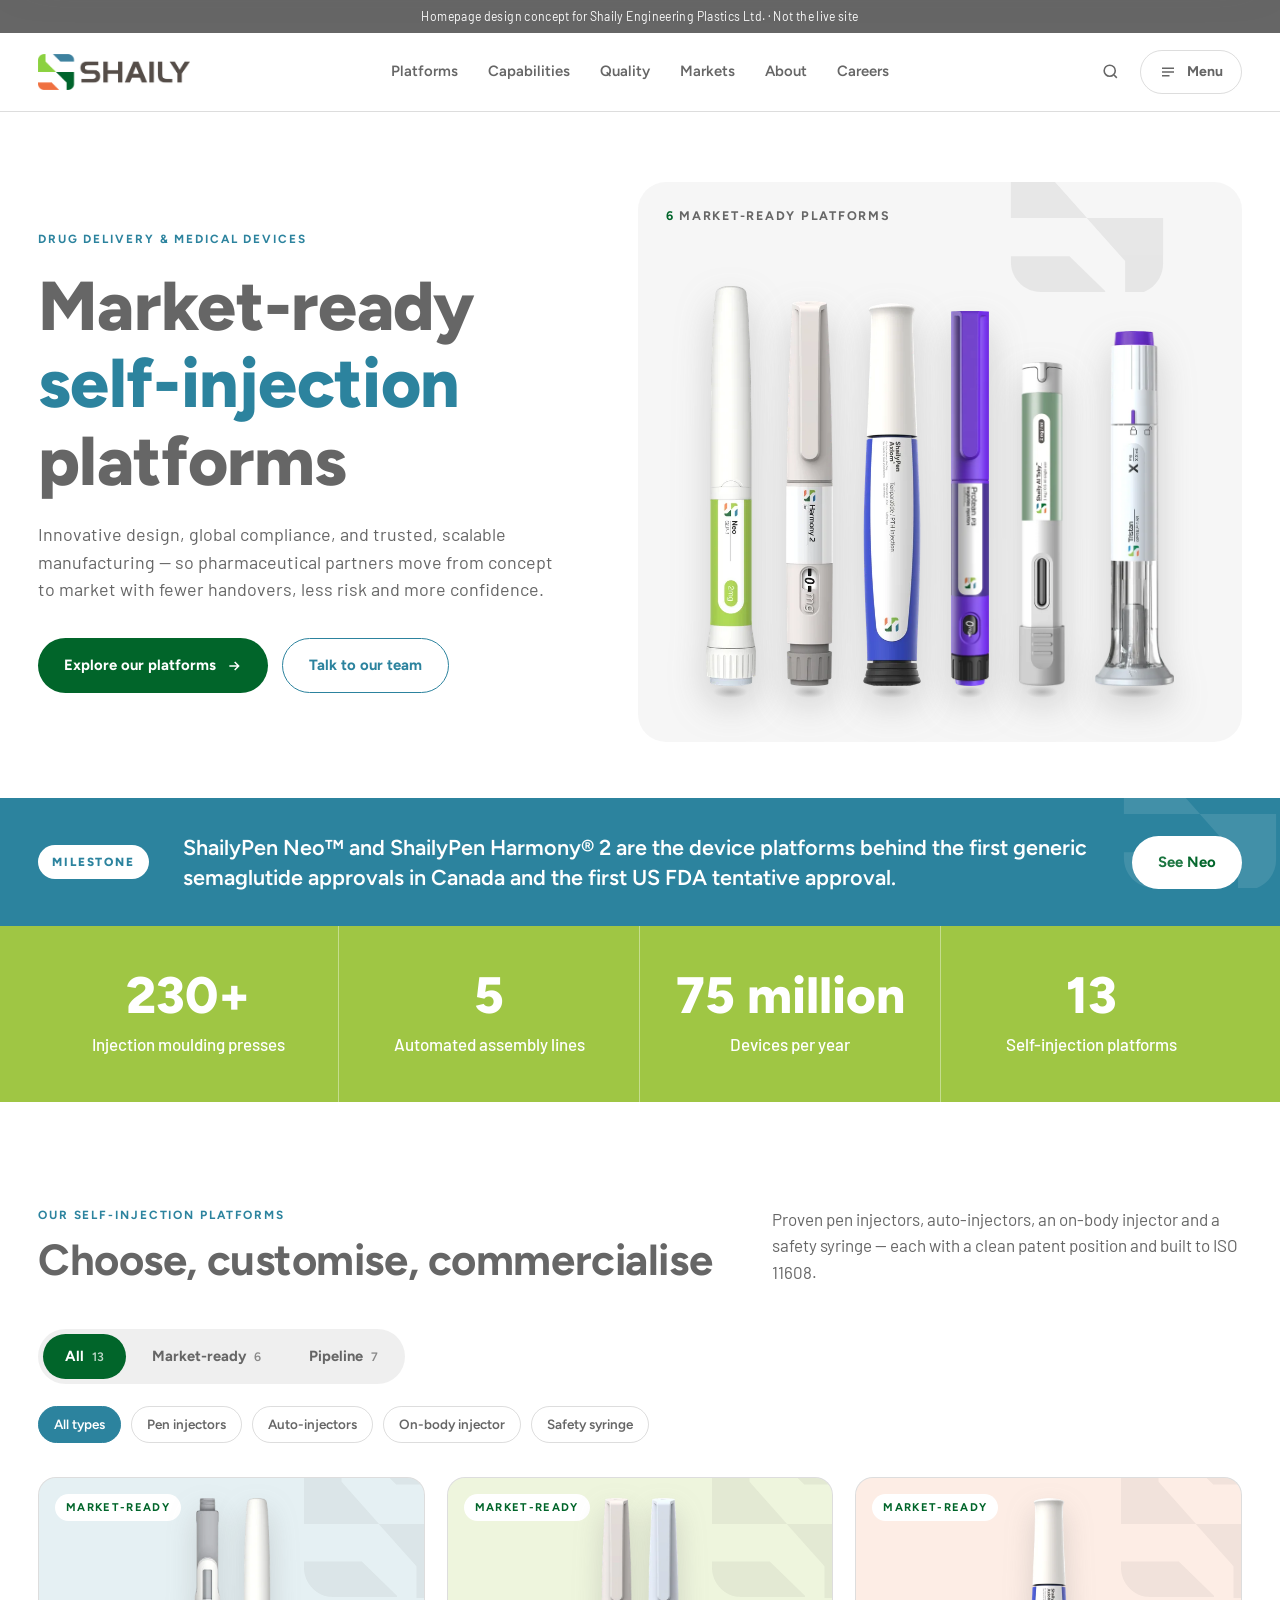
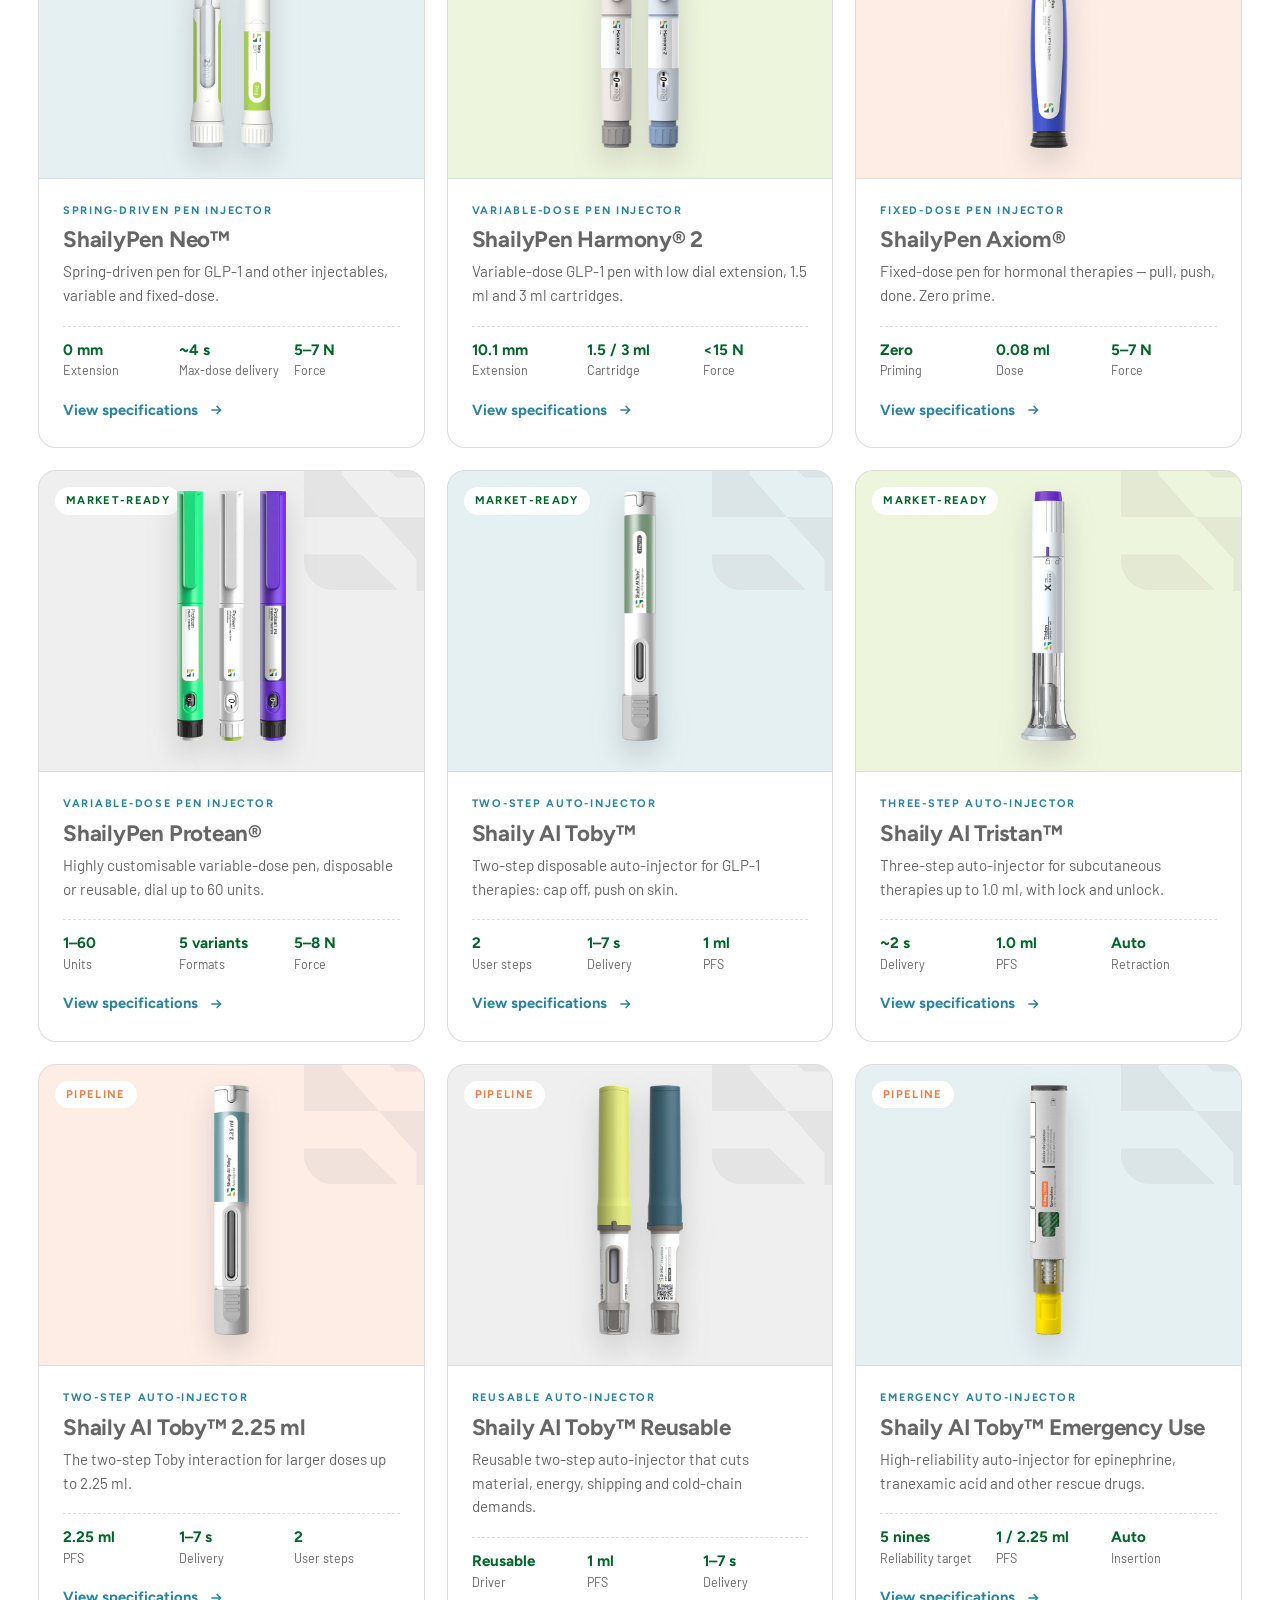
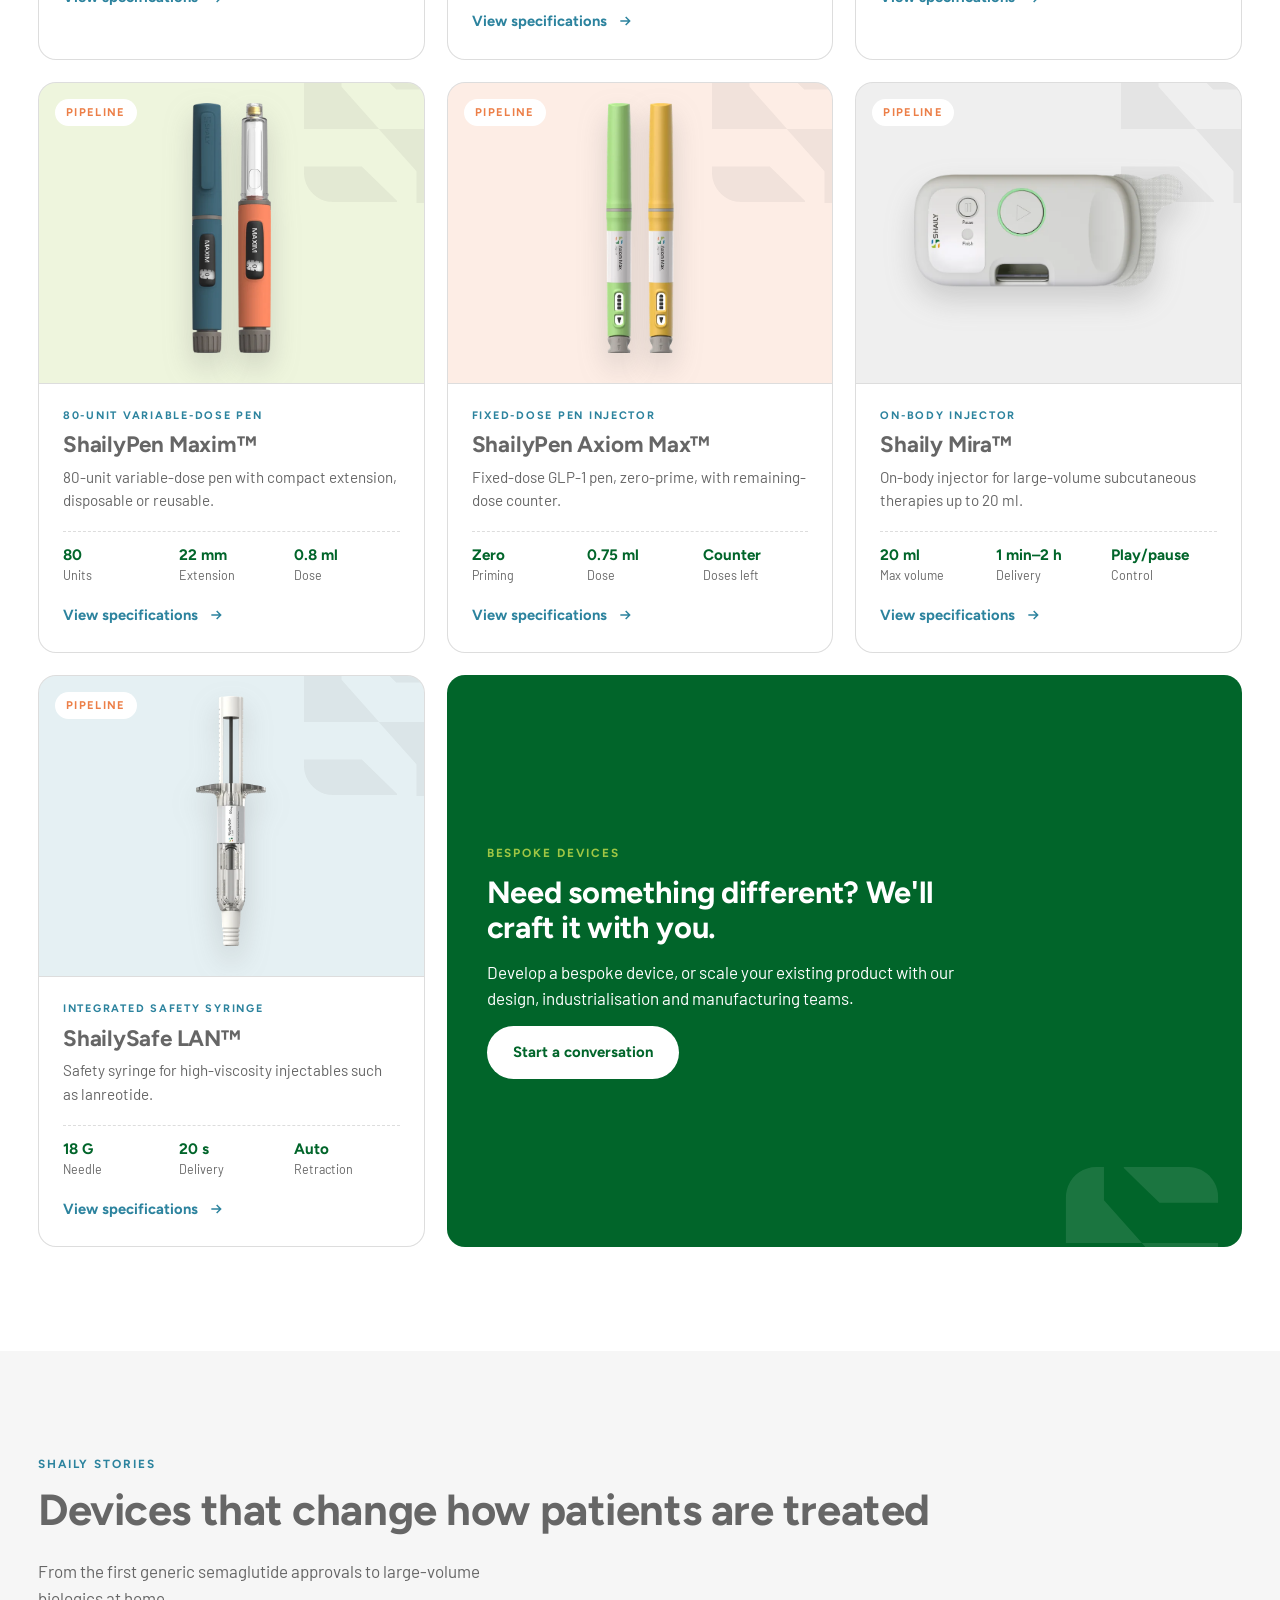
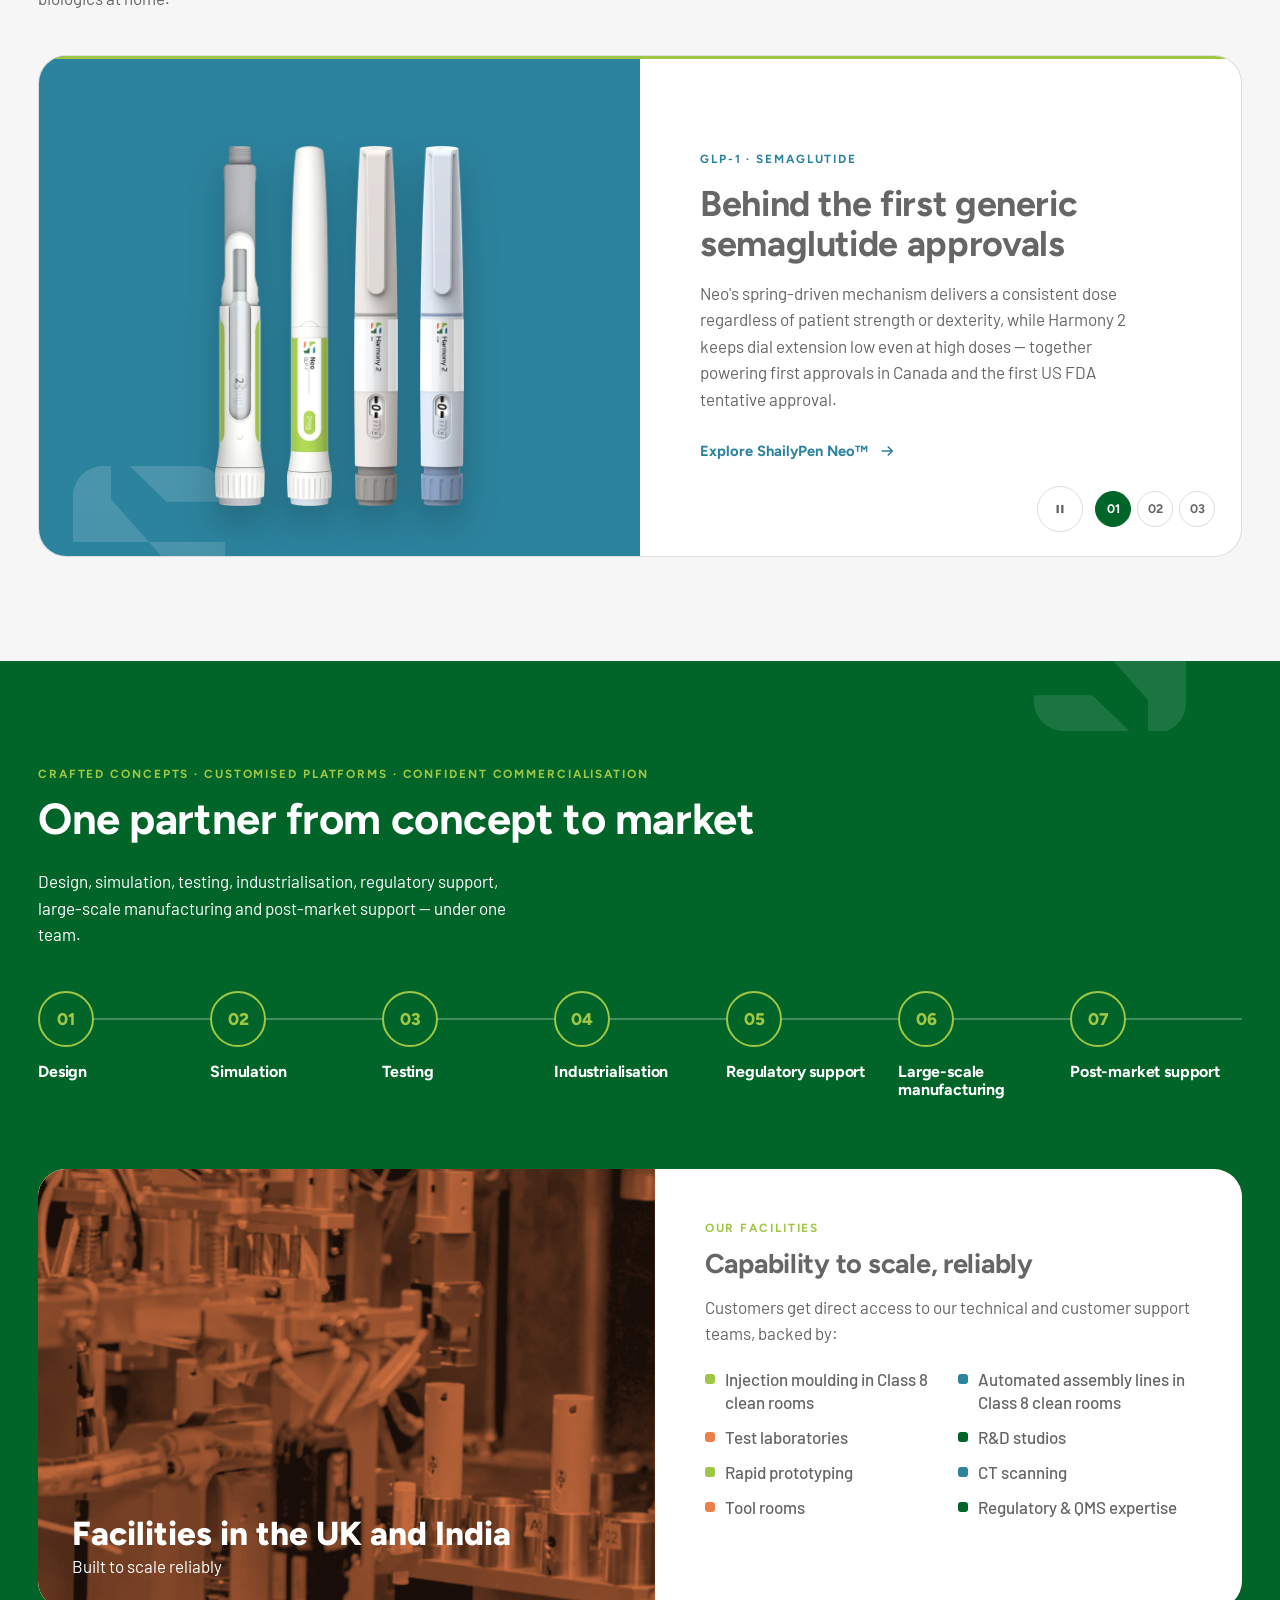
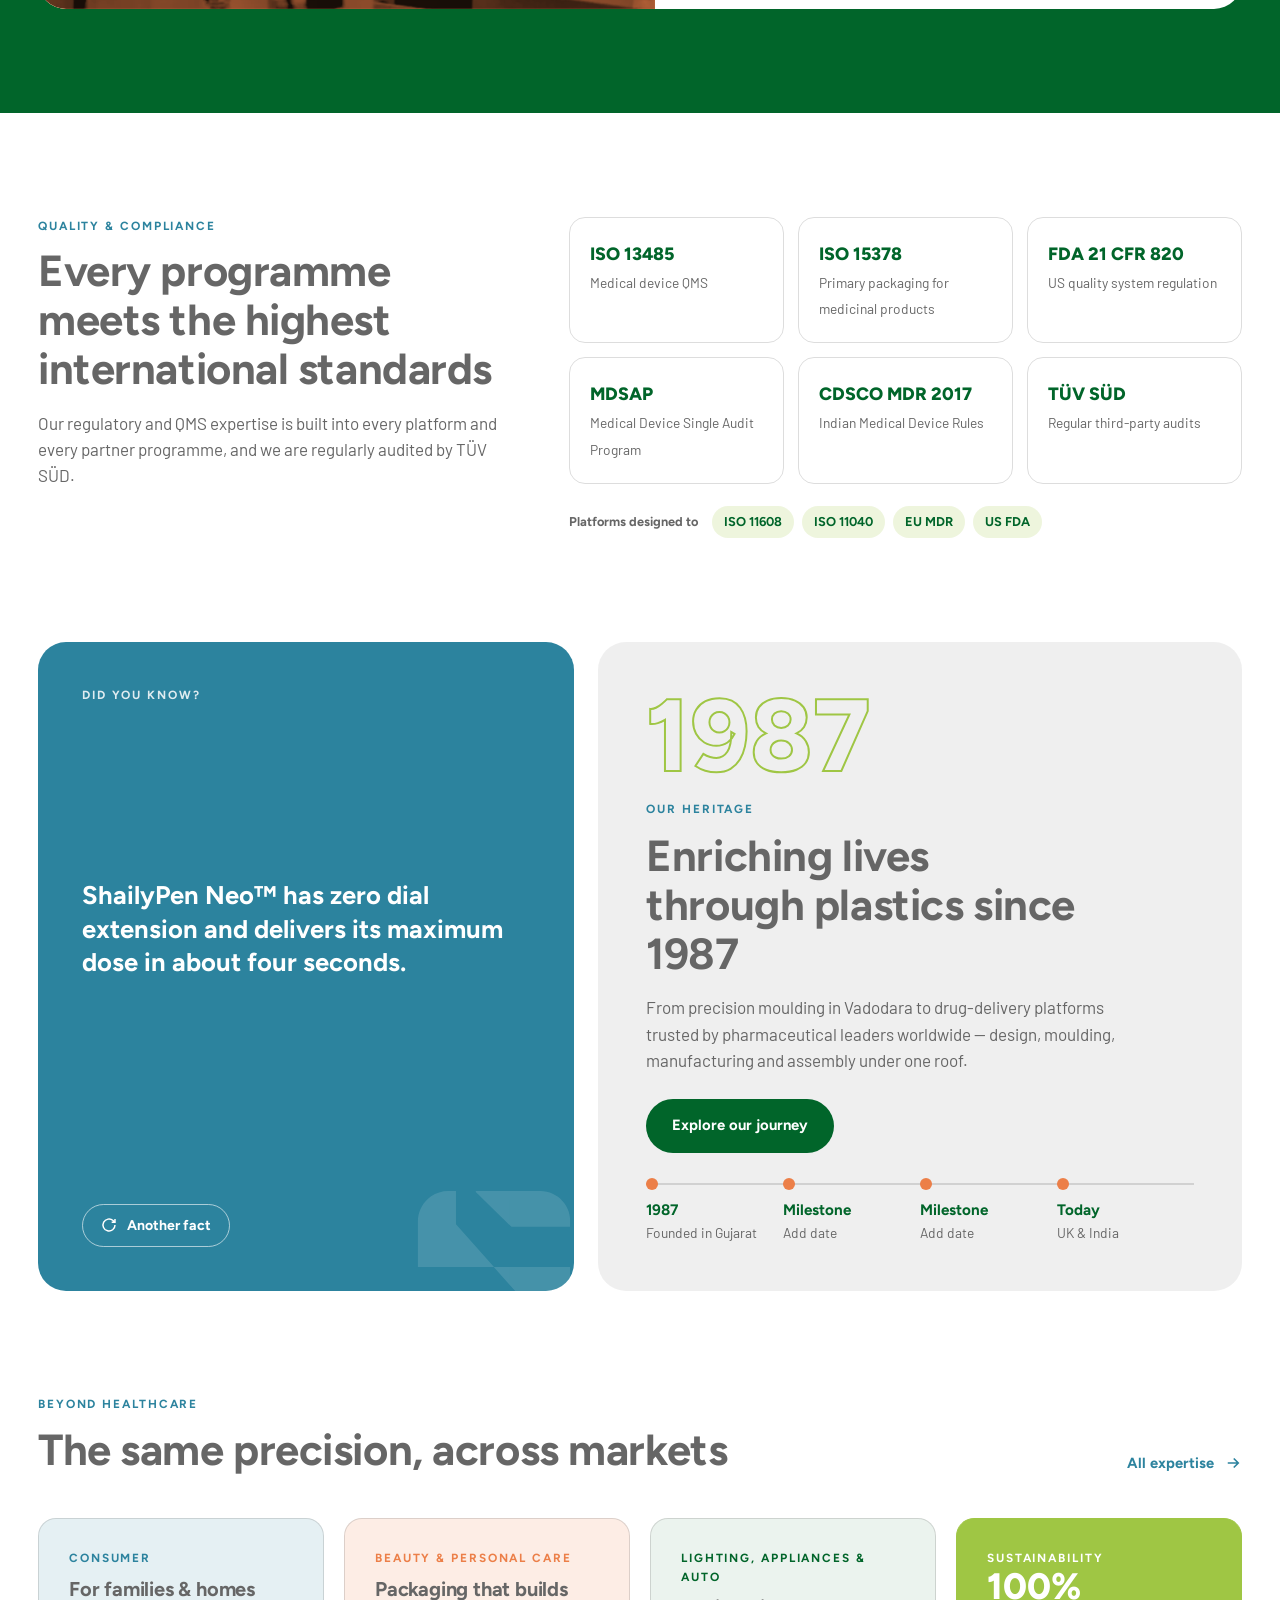
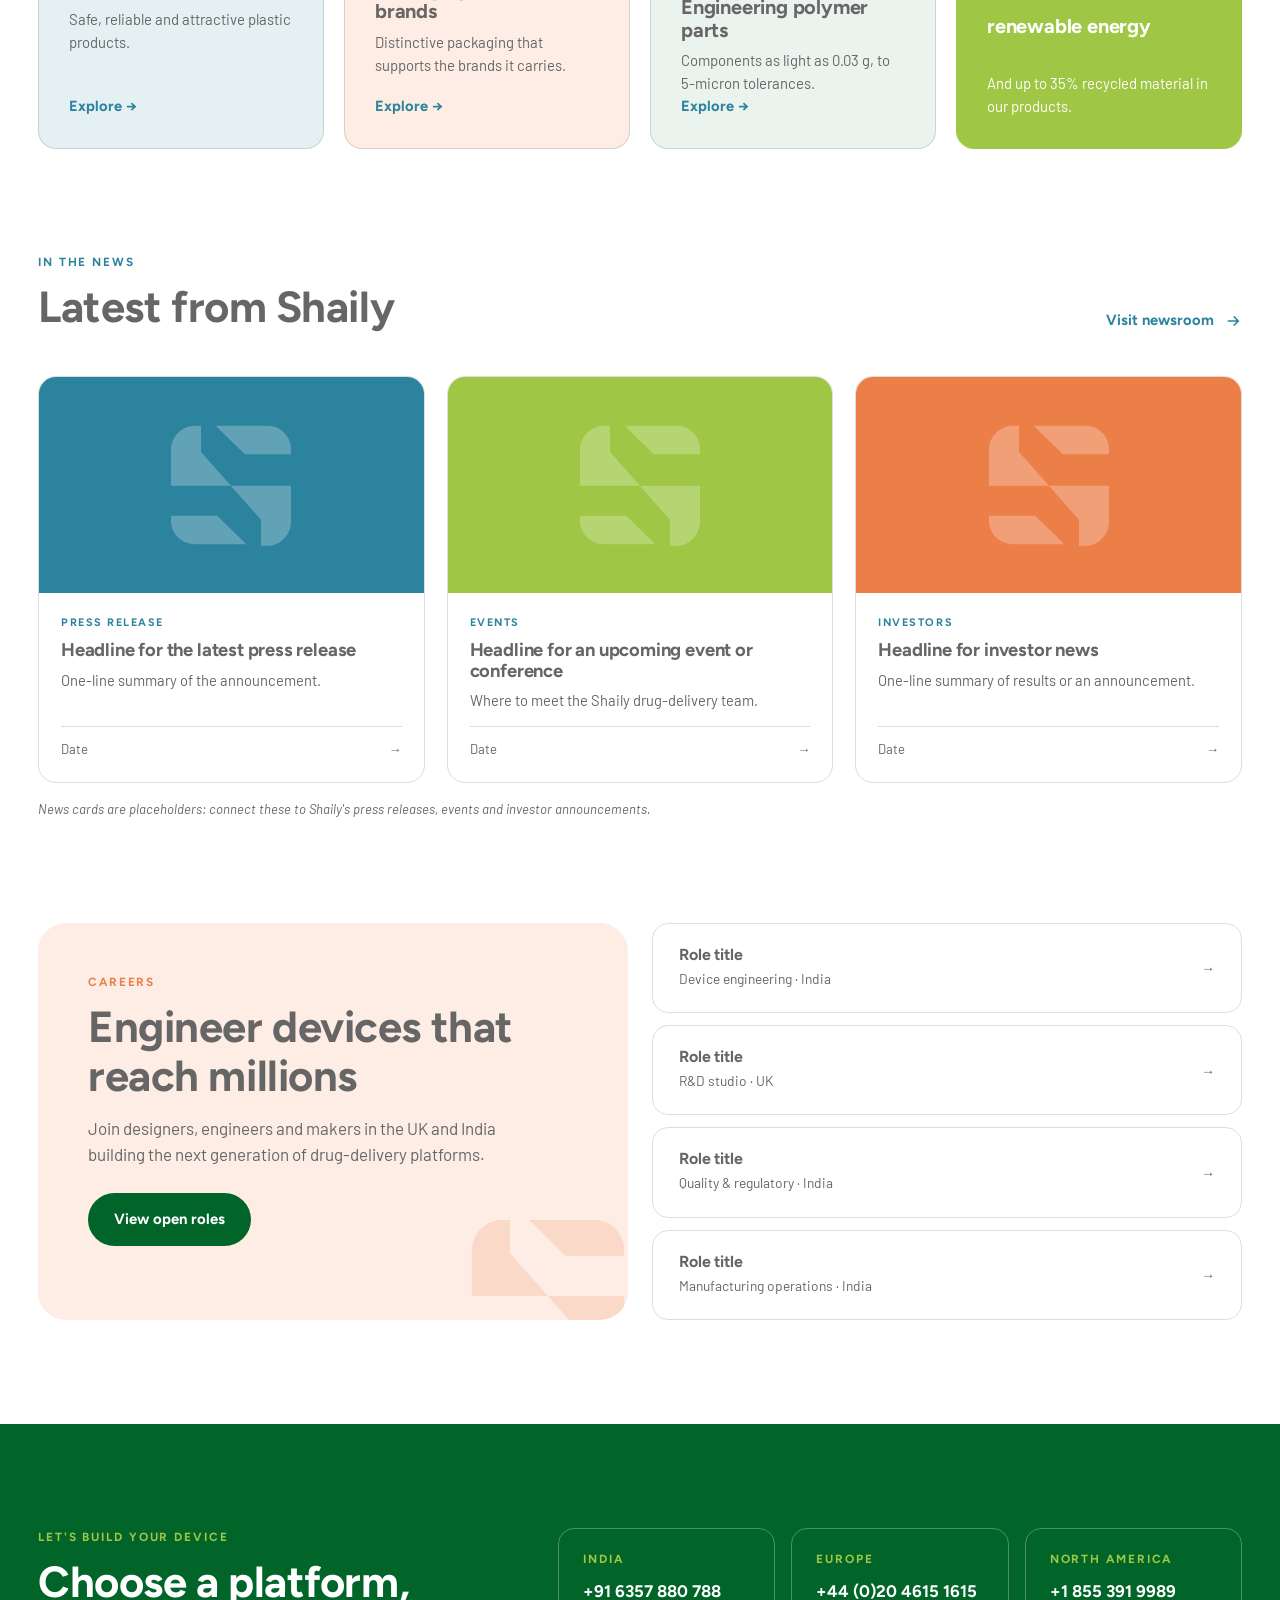
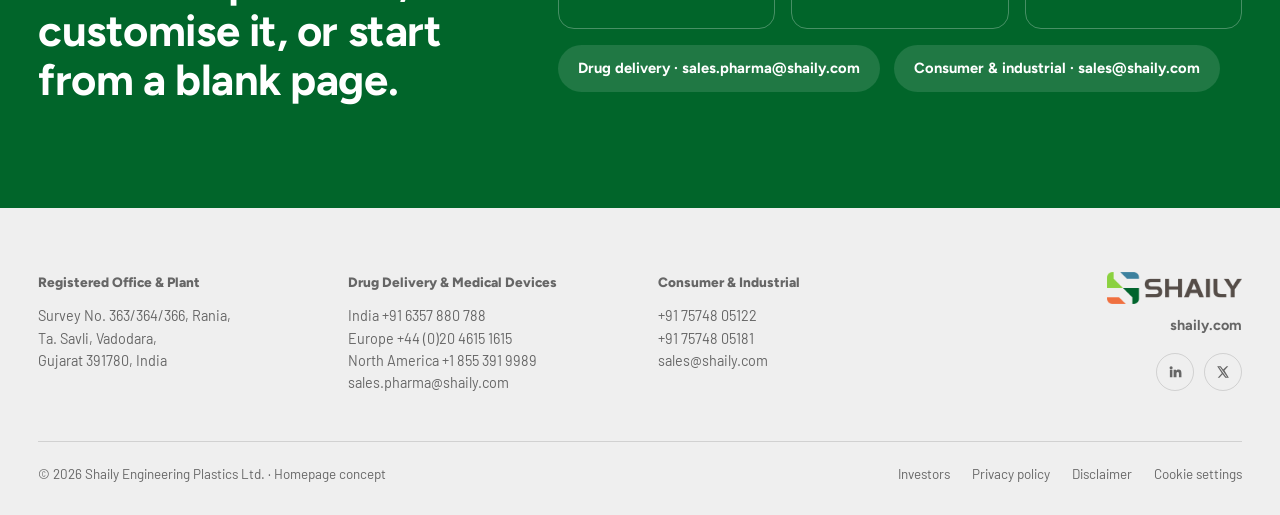
==== index.html @ 5e8c7aae "Add Shaily homepage concept Co-Authored-By: Claude Opus 5.5 <noreply@anthropic.com> Claude-Session: " ====
<!DOCTYPE html>
<html lang="en">
<head>
<meta charset="UTF-8">
<meta name="robots" content="noindex, nofollow">
<meta name="viewport" content="width=device-width, initial-scale=1.0">
<title>Shaily — Market-ready self-injection platforms | Homepage concept</title>
<link rel="preconnect" href="https://fonts.googleapis.com">
<link rel="preconnect" href="https://fonts.gstatic.com" crossorigin>
<link href="https://fonts.googleapis.com/css2?family=Figtree:wght@400;500;600;700;800&family=Barlow:wght@400;500;600&display=swap" rel="stylesheet">
<style>
/* Palette strictly from the Shaily logo, plus white and transparencies of these */
:root{
  --green:#9FC644;      /* logo light green */
  --dgreen:#01652A;     /* logo dark green  */
  --teal:#2C839E;       /* logo teal        */
  --orange:#EC7F48;     /* logo orange      */
  --grey:#666666;       /* logo wordmark grey */
  --white:#FFFFFF;
  --grey10:rgba(102,102,102,.10);   /* brand footer: 10% Shaily Grey */
  --grey06:rgba(102,102,102,.06);
  --line:rgba(102,102,102,.22);
  --green-t:rgba(159,198,68,.18);
  --teal-t:rgba(44,131,158,.12);
  --orange-t:rgba(236,127,72,.14);
  --dgreen-t:rgba(1,101,42,.08);
  /* Effra and Trade Gothic substitutes for web */
  --head:'Figtree', 'Effra', Verdana, Arial, sans-serif;
  --body:'Barlow', 'Trade Gothic', Verdana, Arial, sans-serif;
  --max:1260px; --r:18px;
}
*{box-sizing:border-box;margin:0;padding:0}
html{scroll-behavior:smooth}
body{font-family:var(--body);font-size:17px;color:var(--grey);background:var(--white);line-height:1.55;-webkit-font-smoothing:antialiased}
a{color:inherit;text-decoration:none}
button{font:inherit;color:inherit;background:none;border:0;cursor:pointer}
img{display:block;max-width:100%}
.wrap{max-width:var(--max);margin:0 auto;padding:0 28px}
h1,h2,h3,h4{font-family:var(--head);font-weight:700;color:var(--grey);line-height:1.12;letter-spacing:-.01em}
h2{font-size:clamp(1.9rem,3.4vw,2.8rem)}
.eyebrow{font-family:var(--head);font-size:.74rem;font-weight:700;letter-spacing:.16em;text-transform:uppercase;color:var(--teal)}
.lead{font-size:1.12rem}
.section{padding:104px 0;position:relative}
.sec-head{display:flex;justify-content:space-between;align-items:flex-end;gap:24px;flex-wrap:wrap;margin-bottom:44px}
.sec-head .eyebrow{margin-bottom:12px}
.sec-head p{max-width:470px}
.link-arrow{display:inline-flex;align-items:center;gap:10px;font-family:var(--head);font-weight:700;font-size:.92rem;color:var(--teal)}
.link-arrow svg{transition:transform .3s}
.link-arrow:hover svg{transform:translateX(5px)}
.btn{display:inline-flex;align-items:center;gap:10px;padding:15px 26px;border-radius:40px;font-family:var(--head);font-weight:700;font-size:.93rem;transition:transform .25s, background .25s, color .25s}
.btn:hover{transform:translateY(-2px)}
.btn-primary{background:var(--dgreen);color:var(--white)}
.btn-outline{border:1.5px solid var(--teal);color:var(--teal)}
.btn-outline:hover{background:var(--teal);color:var(--white)}
.btn-white{background:var(--white);color:var(--dgreen)}
.sg{position:absolute;pointer-events:none}   /* brand super-graphic 'S' */

/* ribbon */
.ribbon{background:var(--grey);color:var(--white);font-size:.76rem;text-align:center;padding:7px 12px;letter-spacing:.03em}

/* header */
header{position:sticky;top:0;z-index:60;background:rgba(255,255,255,.94);backdrop-filter:blur(12px);border-bottom:1px solid var(--line)}
.nav{height:78px;display:flex;align-items:center;justify-content:space-between;gap:20px}
.logo img{height:36px;width:auto}
.nav-links{display:flex;gap:30px;font-family:var(--head);font-weight:600;font-size:.93rem}
.nav-links a{position:relative;padding:6px 0}
.nav-links a::after{content:"";position:absolute;left:0;bottom:0;height:2px;width:0;background:var(--green);transition:width .3s}
.nav-links a:hover::after{width:100%}
.nav-tools{display:flex;align-items:center;gap:8px}
.icon-btn{width:42px;height:42px;border-radius:50%;display:grid;place-items:center;transition:background .25s}
.icon-btn:hover{background:var(--grey10)}
.menu-btn{display:flex;align-items:center;gap:10px;padding:10px 18px;border:1.5px solid var(--line);border-radius:40px;font-family:var(--head);font-weight:700;font-size:.88rem}
.menu-btn:hover{border-color:var(--teal);color:var(--teal)}

/* search */
.search-panel{position:fixed;left:0;right:0;top:0;z-index:90;background:var(--white);border-bottom:1px solid var(--line);padding:28px 0;transform:translateY(-110%);transition:transform .4s;box-shadow:0 20px 40px -30px rgba(102,102,102,.5)}
.search-panel.open{transform:none}
.search-panel input{flex:1;font-family:var(--head);font-size:1.7rem;font-weight:600;color:var(--grey);border:0;border-bottom:2px solid var(--line);padding:10px 0;outline:none;background:transparent}
.search-panel input:focus{border-color:var(--teal)}
.chips{display:flex;gap:10px;margin-top:16px;flex-wrap:wrap}
.chip{border:1.5px solid var(--line);border-radius:30px;padding:7px 15px;font-size:.84rem;font-family:var(--head);font-weight:600;transition:all .2s}
.chip:hover,.chip.active{border-color:var(--teal);background:var(--teal);color:var(--white)}

/* full-screen menu */
.overlay{position:fixed;inset:0;z-index:100;background:var(--white);display:flex;flex-direction:column;opacity:0;pointer-events:none;transition:opacity .35s;overflow:auto}
.overlay.open{opacity:1;pointer-events:auto}
.overlay-top{height:78px;display:flex;justify-content:space-between;align-items:center;border-bottom:1px solid var(--line)}
.overlay-grid{display:grid;grid-template-columns:repeat(3,1fr) 1.1fr;gap:44px;padding:56px 0}
.overlay h4{font-size:.74rem;letter-spacing:.16em;text-transform:uppercase;color:var(--teal);margin-bottom:20px}
.overlay ul{list-style:none;display:grid;gap:12px}
.overlay li a{font-family:var(--head);font-weight:700;font-size:1.35rem;transition:color .2s, padding .3s}
.overlay li a:hover{color:var(--dgreen);padding-left:6px}
.overlay-card{background:var(--dgreen);color:var(--white);border-radius:var(--r);padding:34px;position:relative;overflow:hidden}
.overlay-card h4{color:var(--green)}
.overlay-card p{margin-bottom:14px}
.overlay-card a{display:block;font-family:var(--head);font-weight:700}

/* HERO */
.hero{position:relative;overflow:hidden;padding:70px 0 0}
.hero-grid{display:grid;grid-template-columns:1fr 1.08fr;gap:40px;align-items:center}
.hero h1{font-size:clamp(2.6rem,5.4vw,4.6rem);font-weight:800;margin:18px 0 22px}
.hero h1 span{color:var(--teal)}
.hero .lead{max-width:520px}
.hero-cta{display:flex;gap:14px;flex-wrap:wrap;margin-top:34px}
.stage{position:relative;height:560px;border-radius:28px;background:var(--grey06);overflow:hidden}
.stage .sg{right:-60px;top:-40px;width:430px;color:var(--grey);opacity:.10}
.lineup{position:absolute;left:0;right:0;bottom:56px;display:flex;justify-content:center;align-items:flex-end;gap:clamp(10px,2.4vw,30px);padding:0 24px}
.dev{position:relative;display:flex;flex-direction:column;align-items:center;cursor:pointer}
.dev img{width:auto;filter:drop-shadow(0 18px 18px rgba(102,102,102,.28));transition:transform .45s cubic-bezier(.2,.8,.2,1)}
.dev::after{content:"";position:absolute;bottom:-12px;width:70%;height:12px;border-radius:50%;background:radial-gradient(rgba(102,102,102,.35),transparent 70%)}
.dev:hover img{transform:translateY(-14px)}
.dev .tip{position:absolute;top:-36px;white-space:nowrap;font-family:var(--head);font-weight:700;font-size:.8rem;background:var(--white);color:var(--grey);border:1px solid var(--line);padding:5px 11px;border-radius:20px;opacity:0;transform:translateY(6px);transition:all .3s}
.dev:hover .tip{opacity:1;transform:none}
.stage-label{position:absolute;left:28px;top:24px;font-family:var(--head);font-weight:700;font-size:.78rem;letter-spacing:.14em;text-transform:uppercase;color:var(--grey)}
.stage-label b{color:var(--dgreen)}

/* milestone banner */
.milestone{margin-top:56px;background:var(--teal);color:var(--white);position:relative;overflow:hidden}
.milestone .wrap{display:grid;grid-template-columns:auto 1fr auto;gap:34px;align-items:center;padding-top:34px;padding-bottom:34px}
.milestone .badge{font-family:var(--head);font-weight:800;font-size:.74rem;letter-spacing:.16em;text-transform:uppercase;background:var(--white);color:var(--teal);padding:8px 14px;border-radius:30px;white-space:nowrap}
.milestone p{font-family:var(--head);font-weight:600;font-size:clamp(1.05rem,1.7vw,1.35rem);line-height:1.4}
.milestone .sg{right:-30px;top:-60px;width:220px;color:var(--white);opacity:.10}

/* stats band (brochure: light green band) */
.stats{background:var(--green);color:var(--white)}
.stats .wrap{display:grid;grid-template-columns:repeat(4,1fr)}
.stat{padding:44px 20px;text-align:center;border-right:1px solid rgba(255,255,255,.4)}
.stat:last-child{border-right:0}
.stat strong{display:block;font-family:var(--head);font-weight:800;font-size:clamp(2.2rem,4vw,3.3rem);line-height:1}
.stat > span{display:block;margin-top:10px;font-weight:500}

/* PLATFORM EXPLORER */
.tabs{display:inline-flex;background:var(--grey10);border-radius:40px;padding:5px;gap:4px}
.tab{padding:11px 22px;border-radius:30px;font-family:var(--head);font-weight:700;font-size:.92rem;transition:all .25s}
.tab.active{background:var(--dgreen);color:var(--white)}
.tab small{opacity:.75;font-weight:600;margin-left:4px}
.filters{display:flex;gap:10px;flex-wrap:wrap;margin:22px 0 34px}
.pgrid{display:grid;grid-template-columns:repeat(3,1fr);gap:22px}
.pcard{border:1px solid var(--line);border-radius:var(--r);overflow:hidden;background:var(--white);cursor:pointer;display:flex;flex-direction:column;transition:transform .35s, box-shadow .35s;animation:fadeUp .5s both}
.pcard:hover{transform:translateY(-6px);box-shadow:0 26px 50px -30px rgba(102,102,102,.6)}
@keyframes fadeUp{from{opacity:0;transform:translateY(16px)}to{opacity:1;transform:none}}
.pvis{height:300px;position:relative;display:flex;justify-content:center;align-items:flex-end;gap:16px;padding:26px 20px 30px;overflow:hidden}
.pvis img{height:250px;width:auto;filter:drop-shadow(0 14px 14px rgba(102,102,102,.25));transition:transform .45s}
.pvis img.wide{height:auto;width:78%;align-self:center}
.pcard:hover .pvis img{transform:translateY(-8px)}
.pvis .sg{width:150px;right:-30px;top:-30px;opacity:.08;color:var(--grey)}
.pstatus{position:absolute;left:16px;top:16px;font-family:var(--head);font-weight:700;font-size:.7rem;letter-spacing:.12em;text-transform:uppercase;background:var(--white);padding:5px 11px;border-radius:20px}
.pstatus.mr{color:var(--dgreen)} .pstatus.pl{color:var(--orange)}
.pbody{padding:24px 24px 26px;display:flex;flex-direction:column;gap:8px;flex:1;border-top:1px solid var(--line)}
.pbody .eyebrow{font-size:.68rem}
.pbody h3{font-size:1.4rem}
.pbody p{font-size:.95rem}
.pspecs{display:grid;grid-template-columns:repeat(3,1fr);gap:10px;margin-top:10px;padding-top:14px;border-top:1px dashed var(--line)}
.pspecs div{font-size:.78rem;line-height:1.3}
.pspecs b{display:block;font-family:var(--head);font-size:.95rem;color:var(--dgreen);margin-bottom:2px}
.pmore{margin-top:12px}
.bespoke{border-radius:var(--r);background:var(--dgreen);color:var(--white);padding:40px;position:relative;overflow:hidden;display:flex;flex-direction:column;justify-content:center;gap:14px;min-height:280px;animation:fadeUp .5s both}
.bespoke h3{color:var(--white);font-size:clamp(1.5rem,2.4vw,2rem);max-width:520px}
.bespoke p{max-width:520px}
.bespoke .eyebrow{color:var(--green)}
.bespoke .sg{width:300px;right:-50px;bottom:-70px;color:var(--white);opacity:.10}
.bespoke .btn{align-self:flex-start;position:relative}

/* modal */
.modal{position:fixed;inset:0;z-index:120;background:rgba(102,102,102,.55);display:flex;justify-content:flex-end;opacity:0;pointer-events:none;transition:opacity .3s}
.modal.open{opacity:1;pointer-events:auto}
.drawer{width:min(760px,100%);height:100%;background:var(--white);overflow:auto;transform:translateX(40px);transition:transform .4s cubic-bezier(.2,.8,.2,1)}
.modal.open .drawer{transform:none}
.dhead{position:relative;display:grid;grid-template-columns:1fr 1.2fr;gap:24px;padding:40px 40px 30px;overflow:hidden}
.dimgs{display:flex;justify-content:center;align-items:flex-end;gap:12px;min-height:330px;border-radius:var(--r);padding:20px}
.dimgs img{height:300px;width:auto;filter:drop-shadow(0 14px 14px rgba(102,102,102,.25))}
.dimgs img.wide{height:auto;width:95%;align-self:center}
.dinfo h3{font-size:2rem;margin:10px 0 12px}
.dinfo p{margin-bottom:12px}
.dclose{position:absolute;right:22px;top:20px;width:44px;height:44px;border-radius:50%;border:1.5px solid var(--line);display:grid;place-items:center;background:var(--white);z-index:2}
.dclose:hover{border-color:var(--teal);color:var(--teal)}
.variants{display:flex;flex-wrap:wrap;gap:8px;margin-top:6px}
.variants span{font-family:var(--head);font-weight:700;font-size:.78rem;padding:5px 11px;border-radius:20px;background:var(--teal-t);color:var(--teal)}
.spec{width:calc(100% - 80px);margin:0 40px 40px;border-collapse:collapse;font-size:.94rem}
.spec th{width:34%;text-align:left;font-family:var(--head);font-weight:700;font-size:.82rem;color:var(--white);background:var(--teal);padding:11px 14px;border-bottom:1px solid rgba(255,255,255,.35);vertical-align:top}
.spec td{padding:11px 14px;border-bottom:1px solid var(--line);background:var(--grey06)}
.dcta{display:flex;gap:12px;flex-wrap:wrap;margin:0 40px 48px}

/* STORIES CAROUSEL */
.stories{background:var(--grey06)}
.carousel{position:relative;border-radius:28px;overflow:hidden;background:var(--white);border:1px solid var(--line)}
.slides{display:flex;transition:transform .8s cubic-bezier(.7,0,.2,1)}
.slide{min-width:100%;display:grid;grid-template-columns:1fr 1fr;min-height:500px}
.sart{position:relative;overflow:hidden;display:flex;justify-content:center;align-items:flex-end;gap:22px;padding:40px 30px 50px}
.sart img{height:360px;width:auto;filter:drop-shadow(0 18px 18px rgba(0,0,0,.22))}
.sart img.wide{height:auto;width:80%;align-self:center}
.sart .sg{width:340px;left:-60px;bottom:-60px;color:var(--white);opacity:.14}
.scopy{padding:60px;display:flex;flex-direction:column;justify-content:center}
.scopy h3{font-size:clamp(1.7rem,2.8vw,2.4rem);margin:16px 0}
.scopy p{margin-bottom:28px;max-width:460px}
.ccontrols{position:absolute;right:26px;bottom:24px;display:flex;align-items:center;gap:12px}
.dots{display:flex;gap:6px}
.dot{width:36px;height:36px;border-radius:50%;border:1.5px solid var(--line);font-family:var(--head);font-weight:700;font-size:.78rem;display:grid;place-items:center;transition:all .3s}
.dot.active{background:var(--dgreen);border-color:var(--dgreen);color:var(--white)}
.round{width:46px;height:46px;border-radius:50%;border:1.5px solid var(--line);display:grid;place-items:center;transition:all .25s}
.round:hover{background:var(--teal);border-color:var(--teal);color:var(--white)}
.progress{position:absolute;top:0;left:0;height:3px;width:0;background:var(--green);z-index:2}

/* CAPABILITIES */
.caps{background:var(--dgreen);color:var(--white);overflow:hidden}
.caps h2,.caps h3{color:var(--white)}
.caps .eyebrow{color:var(--green)}
.caps .sg{width:620px;right:-140px;top:-80px;color:var(--white);opacity:.10}
.chain{display:grid;grid-template-columns:repeat(7,1fr);gap:0;margin:20px 0 70px;position:relative}
.chain::before{content:"";position:absolute;left:0;right:0;top:27px;height:2px;background:rgba(255,255,255,.25)}
.step{position:relative;padding-right:14px}
.step .n{width:56px;height:56px;border-radius:50%;background:var(--dgreen);border:2px solid var(--green);display:grid;place-items:center;font-family:var(--head);font-weight:800;color:var(--green);position:relative;transition:all .3s}
.step:hover .n{background:var(--green);color:var(--dgreen)}
.step h4{color:var(--white);font-size:1rem;margin-top:16px}
.facility{display:grid;grid-template-columns:1.05fr 1fr;border-radius:28px;overflow:hidden;background:var(--white);color:var(--grey)}
.fphoto{position:relative;min-height:440px;background:var(--orange)}
.fphoto img{position:absolute;inset:0;width:100%;height:100%;object-fit:cover;mix-blend-mode:multiply;opacity:.9}
.fphoto .cap{position:absolute;left:34px;bottom:30px;right:34px;color:var(--white)}
.fphoto .cap strong{display:block;font-family:var(--head);font-weight:800;font-size:clamp(1.6rem,2.6vw,2.2rem);line-height:1.15}
.fcopy{padding:50px}
.fcopy h3{font-size:1.7rem;margin:12px 0 14px;color:var(--grey)}
.flist{list-style:none;display:grid;grid-template-columns:1fr 1fr;gap:12px 20px;margin-top:22px}
.flist li{display:flex;gap:10px;align-items:flex-start;font-weight:500;line-height:1.35}
.flist li::before{content:"";flex:0 0 10px;height:10px;margin-top:6px;border-radius:3px;background:var(--green)}
.flist li:nth-child(4n+2)::before{background:var(--teal)}
.flist li:nth-child(4n+3)::before{background:var(--orange)}
.flist li:nth-child(4n+4)::before{background:var(--dgreen)}

/* QUALITY */
.qgrid{display:grid;grid-template-columns:1fr 1.4fr;gap:50px;align-items:start}
.badges{display:grid;grid-template-columns:repeat(3,1fr);gap:14px}
.badge-q{border:1.5px solid var(--line);border-radius:16px;padding:22px 20px;transition:border-color .25s, transform .25s}
.badge-q:hover{border-color:var(--teal);transform:translateY(-3px)}
.badge-q b{display:block;font-family:var(--head);font-weight:800;font-size:1.12rem;color:var(--dgreen)}
.badge-q span{font-size:.86rem}
.std{margin-top:22px;display:flex;flex-wrap:wrap;gap:8px;align-items:center}
.std em{font-style:normal;font-family:var(--head);font-weight:700;font-size:.8rem;margin-right:6px}
.std span{font-family:var(--head);font-weight:700;font-size:.8rem;padding:6px 12px;border-radius:20px;background:var(--green-t);color:var(--dgreen)}

/* DID YOU KNOW + HERITAGE */
.duo{display:grid;grid-template-columns:1fr 1.2fr;gap:24px}
.dyk{background:var(--teal);color:var(--white);border-radius:28px;padding:44px;position:relative;overflow:hidden;display:flex;flex-direction:column;justify-content:space-between;min-height:400px}
.dyk .eyebrow{color:var(--white);opacity:.85}
.dyk .sg{width:260px;right:-50px;bottom:-50px;color:var(--white);opacity:.12}
.fact{font-family:var(--head);font-weight:700;font-size:clamp(1.3rem,2vw,1.65rem);line-height:1.32;margin:26px 0;min-height:150px;transition:opacity .35s;position:relative}
.refresh{align-self:flex-start;display:inline-flex;align-items:center;gap:10px;border:1.5px solid rgba(255,255,255,.6);border-radius:30px;padding:10px 18px;font-family:var(--head);font-weight:700;font-size:.88rem;position:relative}
.refresh:hover{background:rgba(255,255,255,.15)}
.refresh svg{transition:transform .5s}
.refresh.spin svg{transform:rotate(360deg)}
.heritage{border-radius:28px;background:var(--grey10);padding:48px;position:relative;overflow:hidden;display:flex;flex-direction:column;justify-content:space-between}
.heritage .yr{font-family:var(--head);font-weight:800;font-size:clamp(4rem,8vw,6.5rem);line-height:.9;color:transparent;-webkit-text-stroke:2px var(--green);margin-bottom:18px}
.heritage h2{margin:14px 0 16px;max-width:430px}
.heritage p{max-width:470px;margin-bottom:26px}
.tl{display:flex;margin-top:30px}
.tl div{flex:1;border-top:2px solid var(--line);padding-top:14px;position:relative;font-size:.86rem;padding-right:10px}
.tl div::before{content:"";position:absolute;top:-7px;left:0;width:12px;height:12px;border-radius:50%;background:var(--orange)}
.tl b{display:block;font-family:var(--head);color:var(--dgreen);font-size:.95rem}

/* BEYOND */
.beyond{display:grid;grid-template-columns:repeat(4,1fr);gap:20px}
.bcard{border-radius:var(--r);padding:30px;min-height:230px;display:flex;flex-direction:column;justify-content:space-between;border:1px solid var(--line);transition:transform .3s}
.bcard:hover{transform:translateY(-5px)}
.bcard h3{font-size:1.25rem;margin:10px 0 8px}
.bcard p{font-size:.93rem}
.bcard.sus{background:var(--green);border-color:var(--green);color:var(--white)}
.bcard.sus h3,.bcard.sus .eyebrow{color:var(--white)}
.bcard.sus strong{font-family:var(--head);font-weight:800;font-size:2.3rem;line-height:1;display:block}

/* NEWS */
.ngrid{display:grid;grid-template-columns:repeat(3,1fr);gap:22px}
.news{border:1px solid var(--line);border-radius:var(--r);overflow:hidden;display:flex;flex-direction:column;transition:transform .3s}
.news:hover{transform:translateY(-5px)}
.nthumb{aspect-ratio:16/9;position:relative;overflow:hidden;display:flex;justify-content:center;align-items:center}
.nthumb .sg{width:120px;color:var(--white);opacity:.25;position:static}
.nbody{padding:22px;display:flex;flex-direction:column;gap:8px;flex:1}
.ntag{font-family:var(--head);font-weight:700;font-size:.68rem;letter-spacing:.14em;text-transform:uppercase;color:var(--teal)}
.nbody h3{font-size:1.15rem}
.nbody p{font-size:.92rem;flex:1}
.nfoot{display:flex;justify-content:space-between;font-size:.82rem;border-top:1px solid var(--line);padding-top:12px;margin-top:6px}
.note{font-size:.82rem;font-style:italic;margin-top:16px}

/* CAREERS */
.careers{display:grid;grid-template-columns:1fr 1fr;gap:24px;align-items:stretch}
.cmain{border-radius:28px;padding:50px;background:var(--orange-t);position:relative;overflow:hidden}
.cmain h2{margin:12px 0 14px}
.cmain p{margin-bottom:26px;max-width:440px}
.cmain .sg{width:240px;right:-40px;bottom:-50px;color:var(--orange);opacity:.18}
.roles{display:grid;gap:12px}
.role{display:flex;justify-content:space-between;align-items:center;padding:22px 26px;border:1.5px solid var(--line);border-radius:16px;transition:border-color .25s}
.role:hover{border-color:var(--teal);color:var(--teal)}
.role h4{font-size:1rem}
.role span{font-size:.86rem}

/* CONTACT */
.contact{background:var(--dgreen);color:var(--white);overflow:hidden}
.contact h2{color:var(--white)}
.contact .eyebrow{color:var(--green)}
.contact .sg{width:520px;left:-120px;bottom:-160px;color:var(--white);opacity:.08}
.cgrid{display:grid;grid-template-columns:1.1fr 1.6fr;gap:50px;align-items:start;position:relative}
.regions{display:grid;grid-template-columns:repeat(3,1fr);gap:16px}
.region{border:1.5px solid rgba(255,255,255,.28);border-radius:16px;padding:24px}
.region h4{color:var(--green);font-size:.74rem;letter-spacing:.16em;text-transform:uppercase;margin-bottom:12px}
.region a{display:block;font-family:var(--head);font-weight:700;font-size:1.05rem}
.region a:hover{color:var(--green)}
.cmail{margin-top:16px;display:flex;gap:14px;flex-wrap:wrap}
.cmail a{display:inline-flex;gap:10px;align-items:center;border-radius:30px;padding:12px 20px;background:rgba(255,255,255,.12);font-family:var(--head);font-weight:700;font-size:.92rem}
.cmail a:hover{background:var(--white);color:var(--dgreen)}

/* FOOTER (brand guideline: 10% Shaily Grey, three columns, logo right) */
footer{background:var(--grey10);padding:64px 0 30px;font-size:.9rem}
.fgrid{display:grid;grid-template-columns:repeat(3,1fr) 1fr;gap:36px}
footer h5{font-family:var(--head);font-weight:800;font-size:.85rem;color:var(--grey);margin-bottom:12px}
footer p{line-height:1.55}
.flogo{justify-self:end;text-align:right}
.flogo img{height:32px;margin-left:auto}
.flogo span{display:block;margin-top:10px;font-family:var(--head);font-weight:700}
.flinks{display:flex;justify-content:space-between;flex-wrap:wrap;gap:18px;margin-top:46px;padding-top:22px;border-top:1px solid var(--line);font-size:.84rem}
.flinks div{display:flex;gap:22px;flex-wrap:wrap}
.flinks a:hover{color:var(--teal)}
.socials{display:flex;gap:10px;margin-top:16px;justify-content:flex-end}
.socials a{width:38px;height:38px;border-radius:50%;border:1.5px solid var(--line);display:grid;place-items:center}
.socials a:hover{border-color:var(--teal);color:var(--teal)}

.reveal{opacity:0;transform:translateY(26px);transition:opacity .85s, transform .85s}
.reveal.in{opacity:1;transform:none}

@media (max-width:1100px){
  .nav-links{display:none}
  .hero-grid{grid-template-columns:1fr}
  .stage{height:480px}
  .pgrid{grid-template-columns:1fr 1fr}
  .chain{grid-template-columns:repeat(4,1fr);row-gap:30px}
  .chain::before{display:none}
  .facility,.qgrid,.duo,.careers,.cgrid{grid-template-columns:1fr}
  .beyond{grid-template-columns:1fr 1fr}
  .overlay-grid{grid-template-columns:1fr 1fr}
  .slide{grid-template-columns:1fr}
  .sart{min-height:320px}.sart img{height:260px}
  .scopy{padding:40px 32px 96px}
  .fgrid{grid-template-columns:1fr 1fr}
  .flogo{justify-self:start;text-align:left}.flogo img{margin-left:0}.socials{justify-content:flex-start}
}
@media (max-width:700px){
  body{font-size:16px}
  .section{padding:72px 0}
  .stage{height:400px}
  .lineup{bottom:40px;gap:6px}
  .stats .wrap{grid-template-columns:1fr 1fr}
  .stat{border-right:0;border-bottom:1px solid rgba(255,255,255,.4);padding:30px 10px}
  .milestone .wrap{grid-template-columns:1fr;gap:14px}
  .milestone .badge,.milestone .btn{justify-self:start}
  .tab{padding:10px 14px;font-size:.85rem;white-space:nowrap}
  .tabs{display:flex;width:100%;justify-content:space-between}
  .pgrid,.ngrid,.beyond,.regions,.badges,.flist,.fgrid,.overlay-grid{grid-template-columns:1fr}
  .chain{grid-template-columns:1fr 1fr}
  .dhead{grid-template-columns:1fr;padding:30px 22px}
  .spec{width:calc(100% - 44px);margin:0 22px 30px}
  .dcta{margin:0 22px 40px}
  .heritage .yr{position:static;margin-bottom:10px}
  .fcopy,.cmain,.dyk,.heritage{padding:32px}
  .menu-btn span{display:none}
  .logo img{height:30px}
}
</style>
</head>
<body>

<!-- Super-graphic 'S' (from the Shaily logo), used single-colour at low opacity -->
<svg width="0" height="0" style="position:absolute">
  <symbol id="S" viewBox="0 0 166.68 164.3">
    <path fill="currentColor" d="M83.34,83.27v.06H0v-49.92C0,21.98,5.74,11.89,14.5,5.87,19.88,2.17,26.4,0,33.42,0h8.25v36.41l41.67,46.86Z"/>
    <path fill="currentColor" d="M83.34,83.42v-.06h83.34v49.92c0,11.43-5.74,21.52-14.5,27.54-5.38,3.7-11.9,5.87-18.92,5.87h-8.25v-36.41l-41.67-46.86Z"/>
    <path fill="currentColor" d="M166.68,32.77v6.5h-64.17L63.41,1.18V0h70.51c18.09,0,32.76,14.67,32.76,32.77Z"/>
    <path fill="currentColor" d="M0,131.53v-6.5h64.17l39.1,38.09v1.18H32.76c-18.09,0-32.76-14.67-32.76-32.77Z"/>
  </symbol>
</svg>

<div class="ribbon">Homepage design concept for Shaily Engineering Plastics Ltd. · Not the live site</div>

<!-- search -->
<div class="search-panel" id="searchPanel">
  <div class="wrap">
    <div style="display:flex;gap:16px;align-items:center">
      <input type="text" id="searchInput" placeholder="Search platforms, e.g. GLP-1, auto-injector, 20 ml…" aria-label="Search">
      <button class="icon-btn" data-close-search aria-label="Close search"><svg width="20" height="20" viewBox="0 0 24 24" fill="none" stroke="currentColor" stroke-width="2"><path d="M6 6l12 12M18 6L6 18"/></svg></button>
    </div>
    <div class="chips" id="searchChips"></div>
  </div>
</div>

<!-- full-screen menu -->
<div class="overlay" id="overlay" aria-hidden="true">
  <div class="wrap">
    <div class="overlay-top">
      <a href="#" class="logo"><img src="[data-uri]" alt="Shaily"></a>
      <button class="menu-btn" data-close-menu><svg width="18" height="18" viewBox="0 0 24 24" fill="none" stroke="currentColor" stroke-width="2"><path d="M6 6l12 12M18 6L6 18"/></svg><span>Close</span></button>
    </div>
    <div class="overlay-grid">
      <div><h4>Platforms</h4><ul><li><a href="#platforms" data-goto="mr">Market-ready</a></li><li><a href="#platforms" data-goto="pl">Pipeline</a></li><li><a href="#platforms" data-goto="pen">Pen injectors</a></li><li><a href="#platforms" data-goto="auto">Auto-injectors</a></li><li><a href="#platforms" data-goto="obi">On-body &amp; safety</a></li></ul></div>
      <div><h4>Company</h4><ul><li><a href="#capabilities">Capabilities</a></li><li><a href="#quality">Quality &amp; compliance</a></li><li><a href="#heritage">About Shaily</a></li><li><a href="#beyond">Other markets</a></li><li><a href="#">Investors</a></li></ul></div>
      <div><h4>Connect</h4><ul><li><a href="#news">Newsroom</a></li><li><a href="#careers">Careers</a></li><li><a href="#contact">Contact us</a></li></ul></div>
      <div class="overlay-card"><svg class="sg" style="width:200px;right:-40px;bottom:-40px;color:#fff;opacity:.12"><use href="#S"/></svg><h4>Pharma partnerships</h4><p>Choose and customise a proven platform, develop a bespoke device, or scale your existing product.</p><a href="mailto:sales.pharma@shaily.com">sales.pharma@shaily.com</a></div>
    </div>
  </div>
</div>

<header>
  <div class="wrap nav">
    <a href="#" class="logo" aria-label="Shaily home"><img src="[data-uri]" alt="Shaily"></a>
    <nav class="nav-links">
      <a href="#platforms">Platforms</a><a href="#capabilities">Capabilities</a><a href="#quality">Quality</a><a href="#beyond">Markets</a><a href="#heritage">About</a><a href="#careers">Careers</a>
    </nav>
    <div class="nav-tools">
      <button class="icon-btn" id="searchBtn" aria-label="Search"><svg width="19" height="19" viewBox="0 0 24 24" fill="none" stroke="currentColor" stroke-width="2"><circle cx="11" cy="11" r="7"/><path d="M20 20l-3.5-3.5"/></svg></button>
      <button class="menu-btn" id="menuBtn"><svg width="18" height="18" viewBox="0 0 24 24" fill="none" stroke="currentColor" stroke-width="2"><path d="M4 7h16M4 12h16M4 17h10"/></svg><span>Menu</span></button>
    </div>
  </div>
</header>

<!-- HERO -->
<section class="hero">
  <div class="wrap hero-grid">
    <div class="reveal">
      <div class="eyebrow">Drug delivery &amp; medical devices</div>
      <h1>Market-ready <span>self-injection</span> platforms</h1>
      <p class="lead">Innovative design, global compliance, and trusted, scalable manufacturing — so pharmaceutical partners move from concept to market with fewer handovers, less risk and more confidence.</p>
      <div class="hero-cta">
        <a href="#platforms" class="btn btn-primary">Explore our platforms <svg width="16" height="16" viewBox="0 0 24 24" fill="none" stroke="currentColor" stroke-width="2.2"><path d="M5 12h14M13 6l6 6-6 6"/></svg></a>
        <a href="#contact" class="btn btn-outline">Talk to our team</a>
      </div>
    </div>
    <div class="stage reveal">
      <svg class="sg"><use href="#S"/></svg>
      <div class="stage-label"><b>6</b> market-ready platforms</div>
      <div class="lineup" id="lineup"></div>
    </div>
  </div>
  <div class="milestone">
    <svg class="sg"><use href="#S"/></svg>
    <div class="wrap">
      <span class="badge">Milestone</span>
      <p>ShailyPen Neo™ and ShailyPen Harmony® 2 are the device platforms behind the first generic semaglutide approvals in Canada and the first US FDA tentative approval.</p>
      <a href="#" class="btn btn-white" data-open="neo">See Neo</a>
    </div>
  </div>
</section>

<!-- STATS -->
<section class="stats">
  <div class="wrap">
    <div class="stat"><strong><span data-count="230">230</span>+</strong><span>Injection moulding presses</span></div>
    <div class="stat"><strong data-count="5">5</strong><span>Automated assembly lines</span></div>
    <div class="stat"><strong><span data-count="75">75</span> million</strong><span>Devices per year</span></div>
    <div class="stat"><strong><span data-count="13">13</span></strong><span>Self-injection platforms</span></div>
  </div>
</section>

<!-- PLATFORM EXPLORER -->
<section class="section" id="platforms">
  <div class="wrap">
    <div class="sec-head reveal">
      <div><div class="eyebrow">Our self-injection platforms</div><h2>Choose, customise, commercialise</h2></div>
      <p>Proven pen injectors, auto-injectors, an on-body injector and a safety syringe — each with a clean patent position and built to ISO 11608.</p>
    </div>
    <div class="reveal">
      <div class="tabs" role="tablist">
        <button class="tab active" data-status="all">All <small>13</small></button>
        <button class="tab" data-status="mr">Market-ready <small>6</small></button>
        <button class="tab" data-status="pl">Pipeline <small>7</small></button>
      </div>
      <div class="filters" id="filters">
        <button class="chip active" data-type="all">All types</button>
        <button class="chip" data-type="pen">Pen injectors</button>
        <button class="chip" data-type="auto">Auto-injectors</button>
        <button class="chip" data-type="obi">On-body injector</button>
        <button class="chip" data-type="safe">Safety syringe</button>
      </div>
    </div>
    <div class="pgrid" id="pgrid"></div>
  </div>
</section>

<!-- STORIES -->
<section class="section stories">
  <div class="wrap">
    <div class="sec-head reveal">
      <div><div class="eyebrow">Shaily stories</div><h2>Devices that change how patients are treated</h2></div>
      <p>From the first generic semaglutide approvals to large-volume biologics at home.</p>
    </div>
    <div class="carousel reveal">
      <div class="progress" id="progress"></div>
      <div class="slides" id="slides">
        <div class="slide">
          <div class="sart" style="background:var(--teal)"><svg class="sg"><use href="#S"/></svg><img src="[data-uri]" alt="ShailyPen Neo"><img src="[data-uri]" alt=""><img src="[data-uri]" alt="ShailyPen Harmony 2"><img src="[data-uri]" alt=""></div>
          <div class="scopy"><div class="eyebrow">GLP-1 · Semaglutide</div><h3>Behind the first generic semaglutide approvals</h3><p>Neo's spring-driven mechanism delivers a consistent dose regardless of patient strength or dexterity, while Harmony 2 keeps dial extension low even at high doses — together powering first approvals in Canada and the first US FDA tentative approval.</p><a href="#" class="link-arrow" data-open="neo">Explore ShailyPen Neo™ <svg width="18" height="18" viewBox="0 0 24 24" fill="none" stroke="currentColor" stroke-width="2.2"><path d="M5 12h14M13 6l6 6-6 6"/></svg></a></div>
        </div>
        <div class="slide">
          <div class="sart" style="background:var(--green)"><svg class="sg"><use href="#S"/></svg><img src="[data-uri]" alt="Shaily AI Toby Reusable"><img src="[data-uri]" alt=""></div>
          <div class="scopy"><div class="eyebrow">Sustainability by design</div><h3>A weekly therapy, years of use, far less waste</h3><p>Toby™ Reusable puts the pre-filled syringe in a single-use Syringe Pod that clips to a retained driver — significantly reducing material, energy, shipping and cold-chain demands compared with a fully disposable auto-injector.</p><a href="#" class="link-arrow" data-open="tobyr">Explore Toby™ Reusable <svg width="18" height="18" viewBox="0 0 24 24" fill="none" stroke="currentColor" stroke-width="2.2"><path d="M5 12h14M13 6l6 6-6 6"/></svg></a></div>
        </div>
        <div class="slide">
          <div class="sart" style="background:var(--orange)"><svg class="sg"><use href="#S"/></svg><img class="wide" src="[data-uri]" alt="Shaily Mira on-body injector"></div>
          <div class="scopy"><div class="eyebrow">Large-volume biologics</div><h3>From infusion clinic to home</h3><p>Mira™ attaches to the patient and delivers subcutaneous therapies up to 20 ml, with delivery programmable from one minute to two hours — letting large-volume biologics be self-administered at home.</p><a href="#" class="link-arrow" data-open="mira">Explore Shaily Mira™ <svg width="18" height="18" viewBox="0 0 24 24" fill="none" stroke="currentColor" stroke-width="2.2"><path d="M5 12h14M13 6l6 6-6 6"/></svg></a></div>
        </div>
      </div>
      <div class="ccontrols">
        <button class="round" id="pauseBtn" aria-label="Pause"><svg id="pauseIcon" width="14" height="14" viewBox="0 0 24 24" fill="currentColor"><rect x="6" y="5" width="4" height="14"/><rect x="14" y="5" width="4" height="14"/></svg></button>
        <div class="dots" id="dots"><button class="dot active">01</button><button class="dot">02</button><button class="dot">03</button></div>
      </div>
    </div>
  </div>
</section>

<!-- CAPABILITIES -->
<section class="section caps" id="capabilities">
  <svg class="sg"><use href="#S"/></svg>
  <div class="wrap" style="position:relative">
    <div class="sec-head reveal">
      <div><div class="eyebrow">Crafted concepts · Customised platforms · Confident commercialisation</div><h2>One partner from concept to market</h2></div>
      <p style="color:#fff">Design, simulation, testing, industrialisation, regulatory support, large-scale manufacturing and post-market support — under one team.</p>
    </div>
    <div class="chain reveal">
      <div class="step"><div class="n">01</div><h4>Design</h4></div>
      <div class="step"><div class="n">02</div><h4>Simulation</h4></div>
      <div class="step"><div class="n">03</div><h4>Testing</h4></div>
      <div class="step"><div class="n">04</div><h4>Industrialisation</h4></div>
      <div class="step"><div class="n">05</div><h4>Regulatory support</h4></div>
      <div class="step"><div class="n">06</div><h4>Large-scale manufacturing</h4></div>
      <div class="step"><div class="n">07</div><h4>Post-market support</h4></div>
    </div>
    <div class="facility reveal">
      <div class="fphoto"><img src="[data-uri]" alt="Shaily manufacturing facility"><div class="cap"><strong>Facilities in the UK and India</strong>Built to scale reliably</div></div>
      <div class="fcopy">
        <div class="eyebrow">Our facilities</div>
        <h3>Capability to scale, reliably</h3>
        <p>Customers get direct access to our technical and customer support teams, backed by:</p>
        <ul class="flist">
          <li>Injection moulding in Class 8 clean rooms</li>
          <li>Automated assembly lines in Class 8 clean rooms</li>
          <li>Test laboratories</li>
          <li>R&amp;D studios</li>
          <li>Rapid prototyping</li>
          <li>CT scanning</li>
          <li>Tool rooms</li>
          <li>Regulatory &amp; QMS expertise</li>
        </ul>
      </div>
    </div>
  </div>
</section>

<!-- QUALITY -->
<section class="section" id="quality">
  <div class="wrap qgrid">
    <div class="reveal">
      <div class="eyebrow">Quality &amp; compliance</div>
      <h2 style="margin:12px 0 16px">Every programme meets the highest international standards</h2>
      <p>Our regulatory and QMS expertise is built into every platform and every partner programme, and we are regularly audited by TÜV SÜD.</p>
    </div>
    <div class="reveal">
      <div class="badges">
        <div class="badge-q"><b>ISO 13485</b><span>Medical device QMS</span></div>
        <div class="badge-q"><b>ISO 15378</b><span>Primary packaging for medicinal products</span></div>
        <div class="badge-q"><b>FDA 21 CFR 820</b><span>US quality system regulation</span></div>
        <div class="badge-q"><b>MDSAP</b><span>Medical Device Single Audit Program</span></div>
        <div class="badge-q"><b>CDSCO MDR 2017</b><span>Indian Medical Device Rules</span></div>
        <div class="badge-q"><b>TÜV SÜD</b><span>Regular third-party audits</span></div>
      </div>
      <div class="std"><em>Platforms designed to</em><span>ISO 11608</span><span>ISO 11040</span><span>EU MDR</span><span>US FDA</span></div>
    </div>
  </div>
</section>

<!-- DID YOU KNOW + HERITAGE -->
<section class="section" id="heritage" style="padding-top:0">
  <div class="wrap duo">
    <div class="dyk reveal">
      <svg class="sg"><use href="#S"/></svg>
      <div class="eyebrow">Did you know?</div>
      <p class="fact" id="fact">ShailyPen Neo™ has zero dial extension and delivers its maximum dose in about four seconds.</p>
      <button class="refresh" id="refreshBtn"><svg width="16" height="16" viewBox="0 0 24 24" fill="none" stroke="currentColor" stroke-width="2.2"><path d="M21 12a9 9 0 11-3-6.7L21 8M21 3v5h-5"/></svg> Another fact</button>
    </div>
    <div class="heritage reveal">
      <div>
        <div class="yr" aria-hidden="true">1987</div>
        <div class="eyebrow">Our heritage</div>
        <h2>Enriching lives through plastics since 1987</h2>
        <p>From precision moulding in Vadodara to drug-delivery platforms trusted by pharmaceutical leaders worldwide — design, moulding, manufacturing and assembly under one roof.</p>
        <a href="#" class="btn btn-primary">Explore our journey</a>
      </div>
      <div class="tl"><div><b>1987</b>Founded in Gujarat</div><div><b>Milestone</b>Add date</div><div><b>Milestone</b>Add date</div><div><b>Today</b>UK &amp; India</div></div>
    </div>
  </div>
</section>

<!-- BEYOND HEALTHCARE -->
<section class="section" id="beyond" style="padding-top:0">
  <div class="wrap">
    <div class="sec-head reveal"><div><div class="eyebrow">Beyond healthcare</div><h2>The same precision, across markets</h2></div><a href="#" class="link-arrow">All expertise <svg width="18" height="18" viewBox="0 0 24 24" fill="none" stroke="currentColor" stroke-width="2.2"><path d="M5 12h14M13 6l6 6-6 6"/></svg></a></div>
    <div class="beyond">
      <a href="#" class="bcard reveal" style="background:var(--teal-t)"><div><div class="eyebrow">Consumer</div><h3>For families &amp; homes</h3><p>Safe, reliable and attractive plastic products.</p></div><span class="link-arrow">Explore →</span></a>
      <a href="#" class="bcard reveal" style="background:var(--orange-t)"><div><div class="eyebrow" style="color:var(--orange)">Beauty &amp; personal care</div><h3>Packaging that builds brands</h3><p>Distinctive packaging that supports the brands it carries.</p></div><span class="link-arrow">Explore →</span></a>
      <a href="#" class="bcard reveal" style="background:var(--dgreen-t)"><div><div class="eyebrow" style="color:var(--dgreen)">Lighting, appliances &amp; auto</div><h3>Engineering polymer parts</h3><p>Components as light as 0.03 g, to 5-micron tolerances.</p></div><span class="link-arrow">Explore →</span></a>
      <div class="bcard sus reveal"><div><div class="eyebrow">Sustainability</div><strong>100%</strong><h3>renewable energy</h3></div><p>And up to 35% recycled material in our products.</p></div>
    </div>
  </div>
</section>

<!-- NEWS -->
<section class="section" id="news" style="padding-top:0">
  <div class="wrap">
    <div class="sec-head reveal"><div><div class="eyebrow">In the news</div><h2>Latest from Shaily</h2></div><a href="#" class="link-arrow">Visit newsroom <svg width="18" height="18" viewBox="0 0 24 24" fill="none" stroke="currentColor" stroke-width="2.2"><path d="M5 12h14M13 6l6 6-6 6"/></svg></a></div>
    <div class="ngrid">
      <a href="#" class="news reveal"><div class="nthumb" style="background:var(--teal)"><svg class="sg"><use href="#S"/></svg></div><div class="nbody"><span class="ntag">Press release</span><h3>Headline for the latest press release</h3><p>One-line summary of the announcement.</p><div class="nfoot"><span>Date</span><span>→</span></div></div></a>
      <a href="#" class="news reveal"><div class="nthumb" style="background:var(--green)"><svg class="sg"><use href="#S"/></svg></div><div class="nbody"><span class="ntag">Events</span><h3>Headline for an upcoming event or conference</h3><p>Where to meet the Shaily drug-delivery team.</p><div class="nfoot"><span>Date</span><span>→</span></div></div></a>
      <a href="#" class="news reveal"><div class="nthumb" style="background:var(--orange)"><svg class="sg"><use href="#S"/></svg></div><div class="nbody"><span class="ntag">Investors</span><h3>Headline for investor news</h3><p>One-line summary of results or an announcement.</p><div class="nfoot"><span>Date</span><span>→</span></div></div></a>
    </div>
    <p class="note">News cards are placeholders: connect these to Shaily's press releases, events and investor announcements.</p>
  </div>
</section>

<!-- CAREERS -->
<section class="section" id="careers" style="padding-top:0">
  <div class="wrap careers">
    <div class="cmain reveal">
      <svg class="sg"><use href="#S"/></svg>
      <div class="eyebrow" style="color:var(--orange)">Careers</div>
      <h2>Engineer devices that reach millions</h2>
      <p>Join designers, engineers and makers in the UK and India building the next generation of drug-delivery platforms.</p>
      <a href="#" class="btn btn-primary">View open roles</a>
    </div>
    <div class="roles">
      <a href="#" class="role reveal"><div><h4>Role title</h4><span>Device engineering · India</span></div><span>→</span></a>
      <a href="#" class="role reveal"><div><h4>Role title</h4><span>R&amp;D studio · UK</span></div><span>→</span></a>
      <a href="#" class="role reveal"><div><h4>Role title</h4><span>Quality &amp; regulatory · India</span></div><span>→</span></a>
      <a href="#" class="role reveal"><div><h4>Role title</h4><span>Manufacturing operations · India</span></div><span>→</span></a>
    </div>
  </div>
</section>

<!-- CONTACT -->
<section class="section contact" id="contact">
  <svg class="sg"><use href="#S"/></svg>
  <div class="wrap cgrid">
    <div class="reveal">
      <div class="eyebrow">Let's build your device</div>
      <h2 style="margin-top:12px">Choose a platform, customise it, or start from a blank page.</h2>
    </div>
    <div class="reveal">
      <div class="regions">
        <div class="region"><h4>India</h4><a href="tel:+916357880788">+91 6357 880 788</a></div>
        <div class="region"><h4>Europe</h4><a href="tel:+442046151615">+44 (0)20 4615 1615</a></div>
        <div class="region"><h4>North America</h4><a href="tel:+18553919989">+1 855 391 9989</a></div>
      </div>
      <div class="cmail">
        <a href="mailto:sales.pharma@shaily.com">Drug delivery · sales.pharma@shaily.com</a>
        <a href="mailto:sales@shaily.com">Consumer &amp; industrial · sales@shaily.com</a>
      </div>
    </div>
  </div>
</section>

<footer>
  <div class="wrap">
    <div class="fgrid">
      <div><h5>Registered Office &amp; Plant</h5><p>Survey No. 363/364/366, Rania,<br>Ta. Savli, Vadodara,<br>Gujarat 391780, India</p></div>
      <div><h5>Drug Delivery &amp; Medical Devices</h5><p>India +91 6357 880 788<br>Europe +44 (0)20 4615 1615<br>North America +1 855 391 9989<br>sales.pharma@shaily.com</p></div>
      <div><h5>Consumer &amp; Industrial</h5><p>+91 75748 05122<br>+91 75748 05181<br>sales@shaily.com</p></div>
      <div class="flogo"><img src="[data-uri]" alt="Shaily"><span>shaily.com</span>
        <div class="socials">
          <a href="#" aria-label="LinkedIn"><svg width="15" height="15" viewBox="0 0 24 24" fill="currentColor"><path d="M4.98 3.5a2.5 2.5 0 110 5 2.5 2.5 0 010-5zM3 9h4v12H3zM9 9h3.8v1.7h.1c.5-1 1.8-2 3.8-2 4 0 4.8 2.6 4.8 6V21h-4v-5.4c0-1.3 0-3-1.8-3s-2.1 1.4-2.1 2.9V21H9z"/></svg></a>
          <a href="#" aria-label="X"><svg width="14" height="14" viewBox="0 0 24 24" fill="currentColor"><path d="M18.2 2H21l-6.5 7.4L22 22h-6l-4.7-6.1L5.8 22H3l7-8L2 2h6.1l4.2 5.6zM17.2 20h1.6L7 3.9H5.3z"/></svg></a>
        </div>
      </div>
    </div>
    <div class="flinks">
      <span>© 2026 Shaily Engineering Plastics Ltd. · Homepage concept</span>
      <div><a href="#">Investors</a><a href="#">Privacy policy</a><a href="#">Disclaimer</a><a href="#">Cookie settings</a></div>
    </div>
  </div>
</footer>

<!-- platform detail drawer -->
<div class="modal" id="modal" aria-hidden="true">
  <div class="drawer" role="dialog" aria-modal="true">
    <div id="dcontent"></div>
  </div>
</div>

<script>
const IMG = {
  neo_a:"[data-uri]", neo_b:"[data-uri]", harmony_a:"[data-uri]", harmony_b:"[data-uri]",
  axiom:"[data-uri]", protean_a:"[data-uri]", protean_b:"[data-uri]", protean_c:"[data-uri]",
  toby_a:"[data-uri]", toby_b:"[data-uri]", tristan:"[data-uri]", tobyr_a:"[data-uri]", tobyr_b:"[data-uri]",
  tobyeu:"[data-uri]", maxim_a:"[data-uri]", maxim_b:"[data-uri]", axiommax_a:"[data-uri]", axiommax_b:"[data-uri]",
  mira:"[data-uri]", lan:"[data-uri]"
};

/* Platform data — from the Shaily self-injection platforms brochure */
const P = [
 {id:'neo', name:'ShailyPen Neo™', status:'mr', type:'pen', kind:'Spring-driven pen injector', len:169,
  tag:'Spring-driven pen for GLP-1 and other injectables, variable and fixed-dose.',
  desc:'The injection force is stored mechanically and released on activation, delivering a dose consistently regardless of patient strength or dexterity. Available in variable and fixed-dose variants, compatible with 3 ml cartridges including a 1.5 ml fill option for lower-volume therapies.',
  imgs:['neo_a','neo_b'], key:[['0 mm','Extension'],['~4 s','Max-dose delivery'],['5–7 N','Force']],
  spec:{'Length':'169.0 mm','Width':'17.8 mm','Dose setting':'Dial – no extension','Dose actuation':'Press button','Dose size':'0.75 ml max dose','Resolution':'0.01 ml','Primary pack':'3 ml cartridge (1.5 ml fill available)','Last dose lockout':'Yes','Total reach':'16 mm','Force':'5–7 N','Delivery time':'~4 s at max dose','Needle':'Pen needles to ISO 11608-2','Key features':'No extension, spring driven, low consistent force, ergonomic use','Indications & feedback':'Dose markings, audible dialling clicks, gauge indicator for dose progression','Compliance':'ISO 11608, EU MDR, US FDA'}},
 {id:'harmony', name:'ShailyPen Harmony® 2', status:'mr', type:'pen', kind:'Variable-dose pen injector', len:162.5,
  tag:'Variable-dose GLP-1 pen with low dial extension, 1.5 ml and 3 ml cartridges.',
  desc:'Designed around GLP-1 dosing, with a dial-out mechanism that stays compact even at high doses. The reduced extension improves handling and discretion for patients on long-term therapy.',
  imgs:['harmony_a','harmony_b'], key:[['10.1 mm','Extension'],['1.5 / 3 ml','Cartridge'],['<15 N','Force']],
  spec:{'Length':'162.5 mm','Width':'19.7 mm','Dose setting':'Dial out','Dose actuation':'Press in','Dose size':'0.75 / 0.6 ml (3 ml); 0.375 / 0.1875 ml (1.5 ml)','Resolution':'0.03125 ml (3 ml); 0.01563 ml (1.5 ml)','Primary pack':'3 ml or 1.5 ml cartridge','Last dose lockout':'Yes','Extension':'10.1 mm','Total reach':'27.4 mm','Force':'<15 N (3 ml); <13 N (1.5 ml)','Needle':'Pen needle to ISO 11608-2','Key features':'Low dial extension','Compliance':'ISO 11608, EU MDR, US FDA'}},
 {id:'axiom', name:'ShailyPen Axiom®', status:'mr', type:'pen', kind:'Fixed-dose pen injector', len:162,
  tag:'Fixed-dose pen for hormonal therapies — pull, push, done. Zero prime.',
  desc:'Factory-primed and fixed-dose, Axiom eliminates the two most common sources of user error — priming and dose-setting — leaving a single pull-and-push action for therapies self-administered at home over months or years.',
  imgs:['axiom'], key:[['Zero','Priming'],['0.08 ml','Dose'],['5–7 N','Force']],
  spec:{'Length':'162.0 mm','Width':'24.5 mm','Dose setting':'Pull out','Dose actuation':'Push in','Dose size':'0.08 ml','Resolution':'Fixed dose','Primary pack':'3 ml cartridge','Last dose lockout':'Yes','Extension':'18.5 mm','Total reach':'29 mm','Force':'5–7 N','Needle':'Pen needles to ISO 11608-2','Key features':'Zero prime','Indications & feedback':'Red line shown when dose selected, audible clicking during delivery','Compliance':'ISO 11608, EU MDR, US FDA'}},
 {id:'protean', name:'ShailyPen Protean®', status:'mr', type:'pen', kind:'Variable-dose pen injector', len:158.5,
  tag:'Highly customisable variable-dose pen, disposable or reusable, dial up to 60 units.',
  desc:'Covers injectable therapies in the 1 to 60 unit range — insulin, semaglutide, liraglutide, abaloparatide and other subcutaneous drugs. Offered in disposable and reusable formats to match pharmaceutical, commercial and sustainability requirements.',
  variants:['P3 · 3 dose','P5 · 5 dose','P60 · Disposable insulin','PS1 · Single dose','PR60 · Reusable insulin'],
  imgs:['protean_a','protean_b','protean_c'], key:[['1–60','Units'],['5 variants','Formats'],['5–8 N','Force']],
  spec:{'Length':'158.5 mm','Width':'16 mm','Dose setting':'Dial out','Dose actuation':'Press in','Dose size':'0.01 to 0.6 ml (by variant)','Resolution':'0.005–0.01 ml','Primary pack':'3 ml or 1.5 ml cartridge','Last dose lockout':'Yes','Resettable':'Reusable variant (PR60)','Extension':'4.4–33 mm','Force':'5–8 N','Needle':'Pen needles to ISO 11608-2','Key features':'High gearing, low-force injection, easily customisable','Compliance':'ISO 11608, EU MDR, US FDA'}},
 {id:'toby', name:'Shaily AI Toby™', status:'mr', type:'auto', kind:'Two-step auto-injector', len:137,
  tag:'Two-step disposable auto-injector for GLP-1 therapies: cap off, push on skin.',
  desc:'A minimal interaction for a self-administered device — which matters as patient populations scale into the millions and training is done at a distance. Needle lockout on withdrawal for sharps safety.',
  imgs:['toby_a'], key:[['2','User steps'],['1–7 s','Delivery'],['1 ml','PFS']],
  spec:{'Length':'137 mm','Width':'19 mm','Dose setting':'Remove cap','Dose actuation':'Press on skin','Dose size':'Up to 1 ml (configurable)','Resolution':'Empty all','Primary pack':'1 ml PFS','Last dose lockout':'Yes','Force':'10–15 N','Delivery time':'1–7 s (configurable)','Needle':'Staked to PFS (configurable)','Key features':'Needle cover lock-out after dosing','Indications & feedback':'Clicks at start and during dose; yellow end-of-dose indicator','Compliance':'ISO 11040, ISO 11608, EU MDR, US FDA'}},
 {id:'tristan', name:'Shaily AI Tristan™', status:'mr', type:'auto', kind:'Three-step auto-injector', len:150,
  tag:'Three-step auto-injector for subcutaneous therapies up to 1.0 ml, with lock and unlock.',
  desc:'A deliberate, staged interaction. The lock and unlock feature guards against accidental firing, and activation drives automatic needle insertion, delivery and retraction once the dose is complete.',
  imgs:['tristan'], key:[['~2 s','Delivery'],['1.0 ml','PFS'],['Auto','Retraction']],
  spec:{'Length':'150 mm','Width':'20.9 mm','Dose setting':'Remove cap, twist to unlock','Dose actuation':'Press button','Dose size':'Up to 1 ml','Resolution':'Empty all','Primary pack':'1.0 ml PFS','Last dose lockout':'Yes','Extension':'0 mm','Force':'~15 N','Delivery time':'~2 s','Needle':'~5–6 mm','Key features':'Automated needle insertion and retraction, button lock-out after dosing','Indications & feedback':'Lock/unlock indicator, clicks at start of dose and retraction','Compliance':'ISO 11040, ISO 11608, EU MDR, US FDA'}},
 {id:'toby225', name:'Shaily AI Toby™ 2.25 ml', status:'pl', type:'auto', kind:'Two-step auto-injector', len:137,
  tag:'The two-step Toby interaction for larger doses up to 2.25 ml.',
  desc:'Extends the Toby platform to a 2.25 ml pre-filled syringe for higher-volume subcutaneous therapies, keeping the same cap-off, push-on-skin simplicity and needle lockout.',
  imgs:['toby_b'], key:[['2.25 ml','PFS'],['1–7 s','Delivery'],['2','User steps']],
  spec:{'Length':'137 mm','Width':'21.6 mm','Dose setting':'Remove cap','Dose actuation':'Press on skin','Dose size':'Up to 2.25 ml (configurable)','Resolution':'Empty all','Primary pack':'2.25 ml PFS','Last dose lockout':'Yes','Force':'10–15 N','Delivery time':'1–7 s (configurable)','Needle':'Staked to PFS (configurable)','Key features':'Needle cover lock-out after dosing','Compliance':'ISO 11040, ISO 11608, EU MDR, US FDA'}},
 {id:'tobyr', name:'Shaily AI Toby™ Reusable', status:'pl', type:'auto', kind:'Reusable auto-injector', len:179.8,
  tag:'Reusable two-step auto-injector that cuts material, energy, shipping and cold-chain demands.',
  desc:'The pre-filled syringe sits in a single-use Syringe Pod that attaches to a retained driver — the sustainability case for a weekly therapy over years.',
  imgs:['tobyr_a','tobyr_b'], key:[['Reusable','Driver'],['1 ml','PFS'],['1–7 s','Delivery']],
  spec:{'Length':'179.8 mm (assembly); 104.8 mm driver; 87.8 mm pod','Width':'24.3 mm','Dose setting':'Arm delivery system, fit pod, remove cap','Dose actuation':'Press on skin','Dose size':'Up to 1 ml (configurable)','Resolution':'Empty all','Primary pack':'1 ml PFS','Resettable':'Yes','Force':'10–15 N','Delivery time':'1–7 s (configurable)','Needle':'Staked to PFS (configurable)','Key features':'Sustainability-adaptive architecture','Compliance':'ISO 11040, ISO 11608, EU MDR, US FDA'}},
 {id:'tobyeu', name:'Shaily AI Toby™ Emergency Use', status:'pl', type:'auto', kind:'Emergency auto-injector', len:160,
  tag:'High-reliability auto-injector for epinephrine, tranexamic acid and other rescue drugs.',
  desc:'Toby for rescue therapies: the cap-off, push-on-skin interaction engineered for the high reliability and ease of use required for drugs administered under pressure.',
  imgs:['tobyeu'], key:[['5 nines','Reliability target'],['1 / 2.25 ml','PFS'],['Auto','Insertion']],
  spec:{'Length':'160 mm','Width':'28 mm','Dose setting':'Remove cap','Dose actuation':'Press on skin','Dose size':'Up to 1 ml or 2.25 ml (configurable)','Resolution':'Empty all / partial dose','Primary pack':'1.0 ml long or 2.25 ml PFS','Last dose lockout':'Yes','Force':'10–15 N','Delivery time':'Configurable','Needle':'1" 22 G / 1" 23 G','Key features':'Automatic needle insertion; designed for five-nines reliability of all Essential Drug Delivery Outputs (EDDOs)','Indications & feedback':'Audible and visual end-of-dose, large indication window','Compliance':'ISO 11608, ISO 11040, EU MDR, US FDA'}},
 {id:'maxim', name:'ShailyPen Maxim™', status:'pl', type:'pen', kind:'80-unit variable-dose pen', len:160,
  tag:'80-unit variable-dose pen with compact extension, disposable or reusable.',
  desc:'An 80-unit dial-out range with a compact extension — important for insulin patients on higher daily doses, who would otherwise need to split their injection in two.',
  imgs:['maxim_a','maxim_b'], key:[['80','Units'],['22 mm','Extension'],['0.8 ml','Dose']],
  spec:{'Length':'160.0 mm','Width':'18.5 mm','Dose setting':'Dial out','Dose actuation':'Press in','Dose size':'0.8 ml','Resolution':'0.01 ml','Primary pack':'3 ml cartridge','Last dose lockout':'Yes','Resettable':'Optional','Extension':'22 mm','Total reach':'35 mm','Force':'8–12 N','Needle':'Pen needles to ISO 11608-2','Key features':'Low extension, high dose volumes','Compliance':'ISO 11608, EU MDR, US FDA'}},
 {id:'axiommax', name:'ShailyPen Axiom Max™', status:'pl', type:'pen', kind:'Fixed-dose pen injector', len:158,
  tag:'Fixed-dose GLP-1 pen, zero-prime, with remaining-dose counter.',
  desc:'Built to belong in a home, not a hospital: the interface reads as an everyday object, priming is done at the factory, and the user simply attaches a needle, pulls to set and pushes to inject.',
  imgs:['axiommax_a','axiommax_b'], key:[['Zero','Priming'],['0.75 ml','Dose'],['Counter','Doses left']],
  spec:{'Length':'158 mm','Width':'18.3 mm','Dose setting':'Pull out','Dose actuation':'Push in','Dose size':'0.75 ml (customisable)','Resolution':'Fixed dose','Primary pack':'3 ml or 1.5 ml cartridge','Last dose lockout':'Yes','Extension':'21 mm','Total reach':'35 mm','Force':'6–12 N','Needle':'Pen needles to ISO 11608-2','Key features':'Zero prime, low-force extension, large dose volume, simple user steps','Indications & feedback':'Dose counter, instruction window','Compliance':'ISO 11608, EU MDR, US FDA'}},
 {id:'mira', name:'Shaily Mira™', status:'pl', type:'obi', kind:'On-body injector', len:132, wide:true,
  tag:'On-body injector for large-volume subcutaneous therapies up to 20 ml.',
  desc:'Mira attaches to the patient and delivers subcutaneous therapies up to 20 ml, letting large-volume biologics be self-administered at home rather than infused in a clinic. Delivery duration is programmable to the therapy.',
  imgs:['mira'], key:[['20 ml','Max volume'],['1 min–2 h','Delivery'],['Play/pause','Control']],
  spec:{'Size':'132 × 62 mm','Dose setting':'Load device to body','Dose actuation':'Electronic button','Dose size':'Up to 20 ml','Resolution':'Empty all','Primary pack':'Up to 20 ml cartridge','Last dose lockout':'Yes','Delivery time':'Customisable – 1 minute to 2 hours','Needle':'Self-contained (customisable)','Key features':'Play / pause injection control','Indications & feedback':'Visual feedback via LEDs','Compliance':'ISO 11608, EU MDR, US FDA'}},
 {id:'lan', name:'ShailySafe LAN™', status:'pl', type:'safe', kind:'Integrated safety syringe', len:209,
  tag:'Safety syringe for high-viscosity injectables such as lanreotide.',
  desc:'A pre-filled syringe for high-value, high-viscosity drugs administered by healthcare professionals. Wide grip surfaces support controlled delivery, and the needle retracts on completion for occupational sharps safety.',
  imgs:['lan'], key:[['18 G','Needle'],['20 s','Delivery'],['Auto','Retraction']],
  spec:{'Length':'209 mm','Width':'24.7 mm barrel; 57.9 mm flange','Dose setting':'Remove cap','Dose actuation':'Press button','Dose size':'Up to 0.5 ml','Resolution':'Empty all','Primary pack':'Shaily bespoke','Last dose lockout':'Yes','Total reach':'80 mm','Force':'20 N max','Delivery time':'20 s','Needle':'18 gauge, 20 mm penetration','Key features':'Automated needle retraction, lockout after dosing, high-viscosity medication, sterilisable','Compliance':'ISO 11608, ISO 11040, ISO 23908, ISO 7886'}}
];
const TINTS=['var(--teal-t)','var(--green-t)','var(--orange-t)','var(--grey10)'];
const TYPE_LABEL={pen:'Pen injector',auto:'Auto-injector',obi:'On-body injector',safe:'Safety syringe'};

(function(){
  const $=s=>document.querySelector(s), $$=s=>document.querySelectorAll(s);

  /* hero lineup — heights proportional to real device length */
  const line=['neo','harmony','axiom','protean','toby','tristan'];
  const imgFor={neo:'neo_b',harmony:'harmony_a',axiom:'axiom',protean:'protean_c',toby:'toby_a',tristan:'tristan'};
  const lu=$('#lineup');
  function sizeLineup(){
    const max = window.innerWidth<700 ? 280 : (window.innerWidth<1100 ? 340 : 400);
    lu.innerHTML=line.map(id=>{const p=P.find(x=>x.id===id);const h=Math.round(max*p.len/169);
      return `<div class="dev" data-open="${id}"><span class="tip">${p.name}</span><img src="${IMG[imgFor[id]]}" alt="${p.name}" style="height:${h}px"></div>`}).join('');
  }
  sizeLineup(); window.addEventListener('resize',()=>{clearTimeout(window._lt);window._lt=setTimeout(()=>{sizeLineup();render()},150)});

  /* platform explorer */
  let st='all', ty='all', q='';
  const grid=$('#pgrid');
  function render(){
    const list=P.filter(p=>(st==='all'||p.status===st)&&(ty==='all'||p.type===ty)&&(!q||(p.name+' '+p.kind+' '+p.tag+' '+p.desc).toLowerCase().includes(q)));
    grid.innerHTML = list.length ? list.map((p,i)=>`
      <article class="pcard" data-open="${p.id}" style="animation-delay:${i*50}ms">
        <div class="pvis" style="background:${TINTS[P.indexOf(p)%4]}">
          <svg class="sg"><use href="#S"/></svg>
          <span class="pstatus ${p.status}">${p.status==='mr'?'Market-ready':'Pipeline'}</span>
          ${p.imgs.map(k=>`<img class="${p.wide?'wide':''}" src="${IMG[k]}" alt="${p.name}">`).join('')}
        </div>
        <div class="pbody">
          <div class="eyebrow">${p.kind}</div>
          <h3>${p.name}</h3>
          <p>${p.tag}</p>
          <div class="pspecs">${p.key.map(k=>`<div><b>${k[0]}</b>${k[1]}</div>`).join('')}</div>
          <span class="link-arrow pmore">View specifications <svg width="16" height="16" viewBox="0 0 24 24" fill="none" stroke="currentColor" stroke-width="2.2"><path d="M5 12h14M13 6l6 6-6 6"/></svg></span>
        </div>
      </article>`).join('') : `<p>No platforms match. <a href="#" class="link-arrow" id="resetF">Show all</a></p>`;
    if(list.length){
      const cols=getComputedStyle(grid).gridTemplateColumns.split(' ').length;
      const rem=(cols-list.length%cols)%cols, span=rem||cols;
      grid.insertAdjacentHTML('beforeend',`<div class="bespoke" style="grid-column:span ${span}"><svg class="sg"><use href="#S"/></svg><div class="eyebrow">Bespoke devices</div><h3>Need something different? We'll craft it with you.</h3><p>Develop a bespoke device, or scale your existing product with our design, industrialisation and manufacturing teams.</p><a href="#contact" class="btn btn-white">Start a conversation</a></div>`);
    }
    const r=$('#resetF'); if(r) r.onclick=e=>{e.preventDefault();setStatus('all');setType('all');q='';render()};
  }
  function setStatus(s){st=s;$$('.tab').forEach(t=>t.classList.toggle('active',t.dataset.status===s))}
  function setType(t){ty=t;$$('#filters .chip').forEach(c=>c.classList.toggle('active',c.dataset.type===t))}
  $$('.tab').forEach(t=>t.onclick=()=>{setStatus(t.dataset.status);render()});
  $$('#filters .chip').forEach(c=>c.onclick=()=>{setType(c.dataset.type);render()});
  render();

  /* detail drawer */
  const modal=$('#modal'), dc=$('#dcontent');
  function openP(id){
    const p=P.find(x=>x.id===id); if(!p) return;
    const i=P.indexOf(p);
    dc.innerHTML=`
      <button class="dclose" aria-label="Close"><svg width="18" height="18" viewBox="0 0 24 24" fill="none" stroke="currentColor" stroke-width="2.2"><path d="M6 6l12 12M18 6L6 18"/></svg></button>
      <div class="dhead">
        <div class="dimgs" style="background:${TINTS[i%4]}">${p.imgs.map(k=>`<img class="${p.wide?'wide':''}" src="${IMG[k]}" alt="">`).join('')}</div>
        <div class="dinfo">
          <span class="pstatus ${p.status}" style="position:static;display:inline-block;border:1px solid var(--line)">${p.status==='mr'?'Market-ready':'Pipeline'}</span>
          <h3>${p.name}</h3>
          <div class="eyebrow" style="margin-bottom:12px">${TYPE_LABEL[p.type]} · ${p.kind}</div>
          <p>${p.desc}</p>
          ${p.variants?`<div class="variants">${p.variants.map(v=>`<span>${v}</span>`).join('')}</div>`:''}
        </div>
      </div>
      <table class="spec">${Object.entries(p.spec).map(([k,v])=>`<tr><th>${k}</th><td>${v}</td></tr>`).join('')}<tr><th>Intellectual property</th><td>Clear patent position with protection of key features</td></tr></table>
      <div class="dcta"><a href="mailto:sales.pharma@shaily.com?subject=${encodeURIComponent(p.name.replace(/[™®]/g,''))} enquiry" class="btn btn-primary">Enquire about ${p.name}</a><a href="#" class="btn btn-outline">Download brochure</a></div>`;
    modal.classList.add('open'); modal.setAttribute('aria-hidden','false'); document.body.style.overflow='hidden';
    dc.querySelector('.dclose').onclick=closeP;
    modal.querySelector('.drawer').scrollTop=0;
  }
  function closeP(){modal.classList.remove('open');modal.setAttribute('aria-hidden','true');document.body.style.overflow=''}
  modal.addEventListener('click',e=>{if(e.target===modal)closeP()});
  document.addEventListener('click',e=>{const t=e.target.closest('[data-open]'); if(t){e.preventDefault();openP(t.dataset.open)}});

  /* menu + search */
  const ov=$('#overlay');
  $('#menuBtn').onclick=()=>{ov.classList.add('open');ov.setAttribute('aria-hidden','false')};
  $$('[data-close-menu], .overlay li a').forEach(a=>a.addEventListener('click',()=>{
    ov.classList.remove('open');ov.setAttribute('aria-hidden','true');
    const g=a.dataset&&a.dataset.goto;
    if(g==='mr'||g==='pl'){setStatus(g);setType('all');render()}
    if(g==='pen'||g==='auto'){setStatus('all');setType(g);render()}
    if(g==='obi'){setStatus('all');setType('all');render()}
  }));
  const sp=$('#searchPanel'), si=$('#searchInput');
  const quick=['GLP-1','Auto-injector','Reusable','Fixed dose','20 ml','Insulin','Emergency'];
  $('#searchChips').innerHTML=quick.map(c=>`<button class="chip">${c}</button>`).join('');
  $$('#searchChips .chip').forEach(c=>c.onclick=()=>{si.value=c.textContent;doSearch()});
  function doSearch(){q=si.value.trim().toLowerCase();setStatus('all');setType('all');render();sp.classList.remove('open');document.getElementById('platforms').scrollIntoView({behavior:'smooth'})}
  si.addEventListener('keydown',e=>{if(e.key==='Enter')doSearch()});
  $('#searchBtn').onclick=()=>{sp.classList.add('open');setTimeout(()=>si.focus(),300)};
  $('[data-close-search]').onclick=()=>sp.classList.remove('open');
  document.addEventListener('keydown',e=>{if(e.key==='Escape'){sp.classList.remove('open');ov.classList.remove('open');closeP()}});

  /* stories carousel */
  const slides=$('#slides'), dots=$$('#dots .dot'), prog=$('#progress');
  let idx=0, playing=true, timer; const DUR=7000;
  function go(i){idx=(i+dots.length)%dots.length;slides.style.transform=`translateX(-${idx*100}%)`;dots.forEach((d,j)=>d.classList.toggle('active',j===idx));restart()}
  function restart(){clearTimeout(timer);prog.style.transition='none';prog.style.width='0';if(!playing)return;
    requestAnimationFrame(()=>requestAnimationFrame(()=>{prog.style.transition=`width ${DUR}ms linear`;prog.style.width='100%'}));
    timer=setTimeout(()=>go(idx+1),DUR)}
  dots.forEach((d,j)=>d.onclick=()=>go(j));
  $('#pauseBtn').onclick=()=>{playing=!playing;$('#pauseIcon').innerHTML=playing?'<rect x="6" y="5" width="4" height="14"/><rect x="14" y="5" width="4" height="14"/>':'<path d="M8 5v14l11-7z"/>';restart()};
  restart();

  /* did you know */
  const facts=[
    "ShailyPen Neo™ has zero dial extension and delivers its maximum dose in about four seconds.",
    "Shaily Mira™ can deliver up to 20 ml under the skin, programmable from one minute to two hours.",
    "Toby™ Emergency Use is designed for five-nines reliability across all its Essential Drug Delivery Outputs.",
    "ShailyPen Axiom® is factory-primed, removing the two most common user errors: priming and dose-setting.",
    "ShailyPen Maxim™ dials up to 80 units, so patients on high insulin doses needn't split an injection.",
    "Shaily can produce 75 million devices a year on 230+ injection moulding presses.",
    "Some Shaily components weigh as little as 0.03 g and are moulded to 5-micron tolerances.",
    "Shaily runs on 100% renewable energy."
  ];
  let f=0; const fe=$('#fact'), rb=$('#refreshBtn');
  rb.onclick=()=>{rb.classList.add('spin');fe.style.opacity=0;setTimeout(()=>{f=(f+1)%facts.length;fe.textContent=facts[f];fe.style.opacity=1;rb.classList.remove('spin')},350)};

  /* reveal + counters */
  const io=new IntersectionObserver(es=>es.forEach(e=>{
    if(!e.isIntersecting)return; e.target.classList.add('in');
    e.target.querySelectorAll('[data-count]').forEach(el=>{
      if(el.dataset.done)return; el.dataset.done=1;
      const end=+el.dataset.count, t0=performance.now(), d=1300;
      (function step(t){const p=Math.min((t-t0)/d,1); el.textContent=Math.round(end*(1-Math.pow(1-p,3))); if(p<1)requestAnimationFrame(step)})(t0);
    });
    io.unobserve(e.target);
  }),{threshold:.15});
  $$('.reveal, .stats .stat').forEach(el=>io.observe(el));
})();
</script>
</body>
</html>
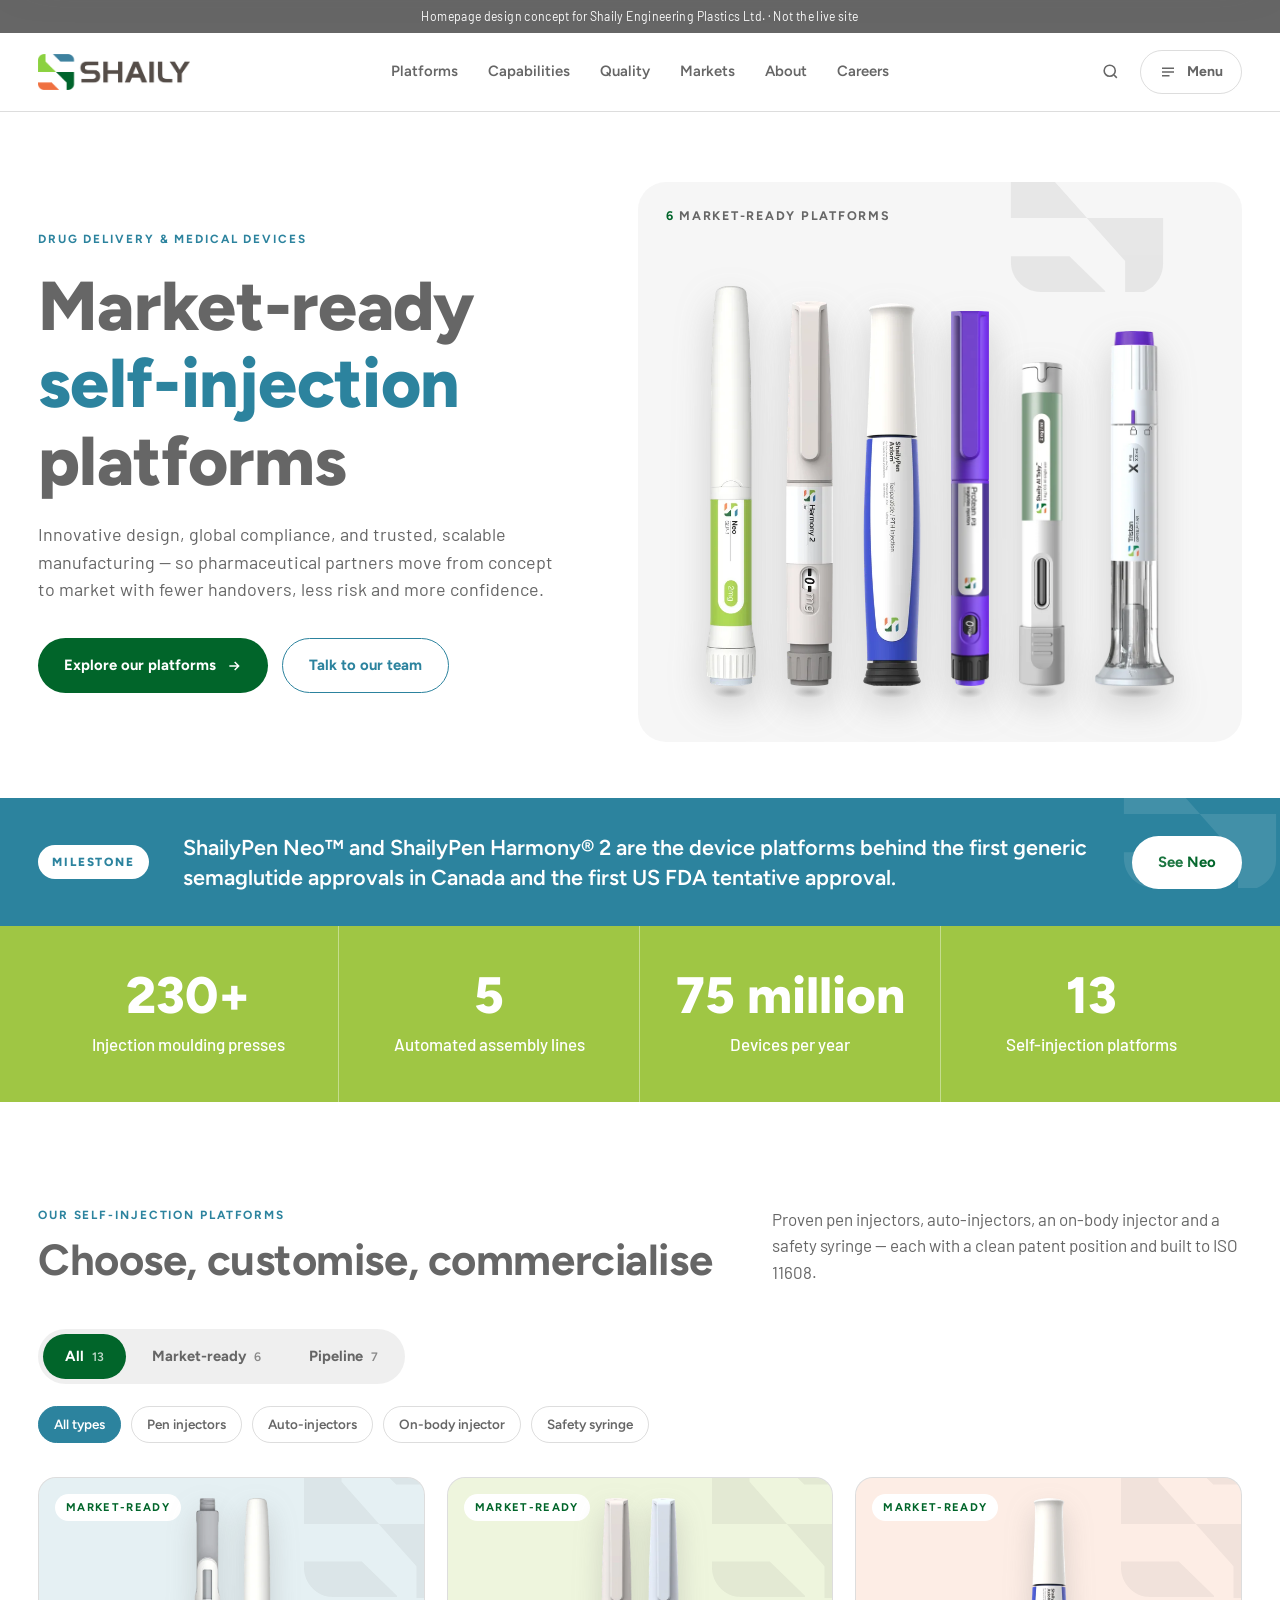
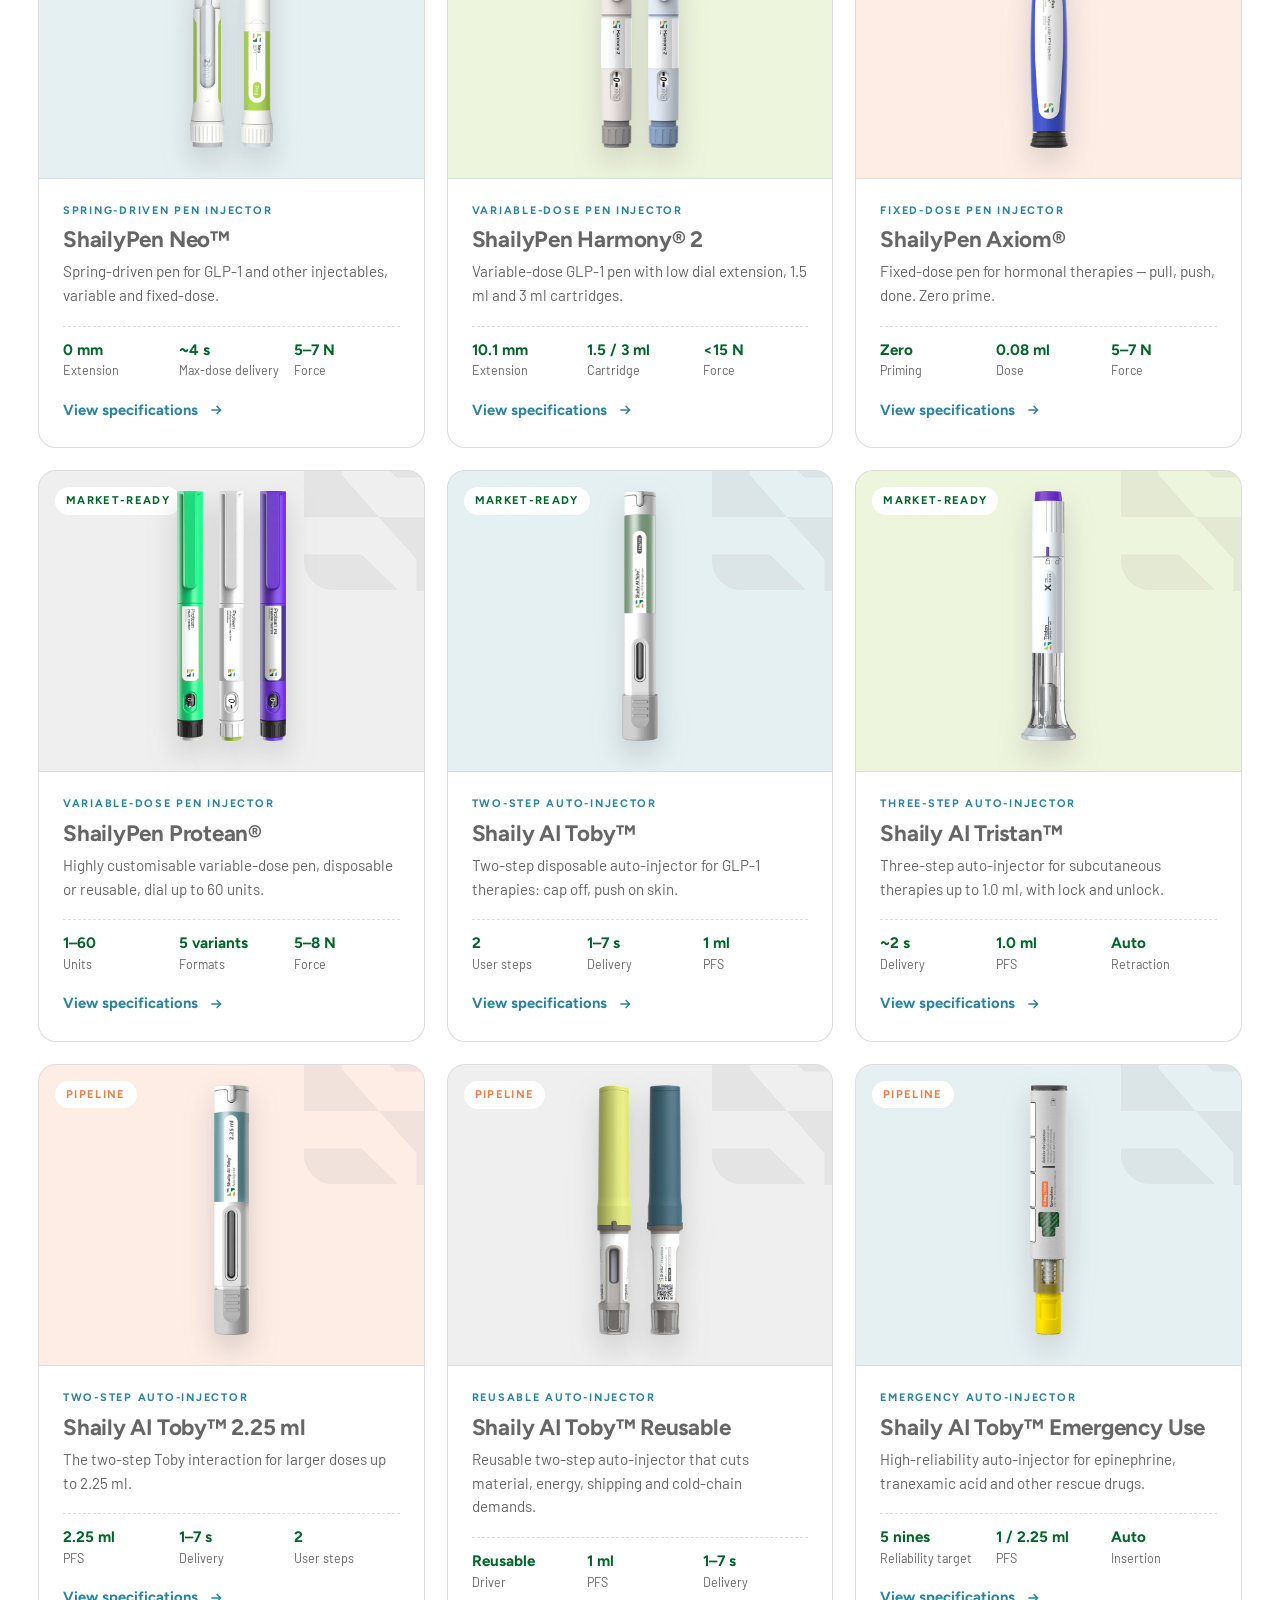
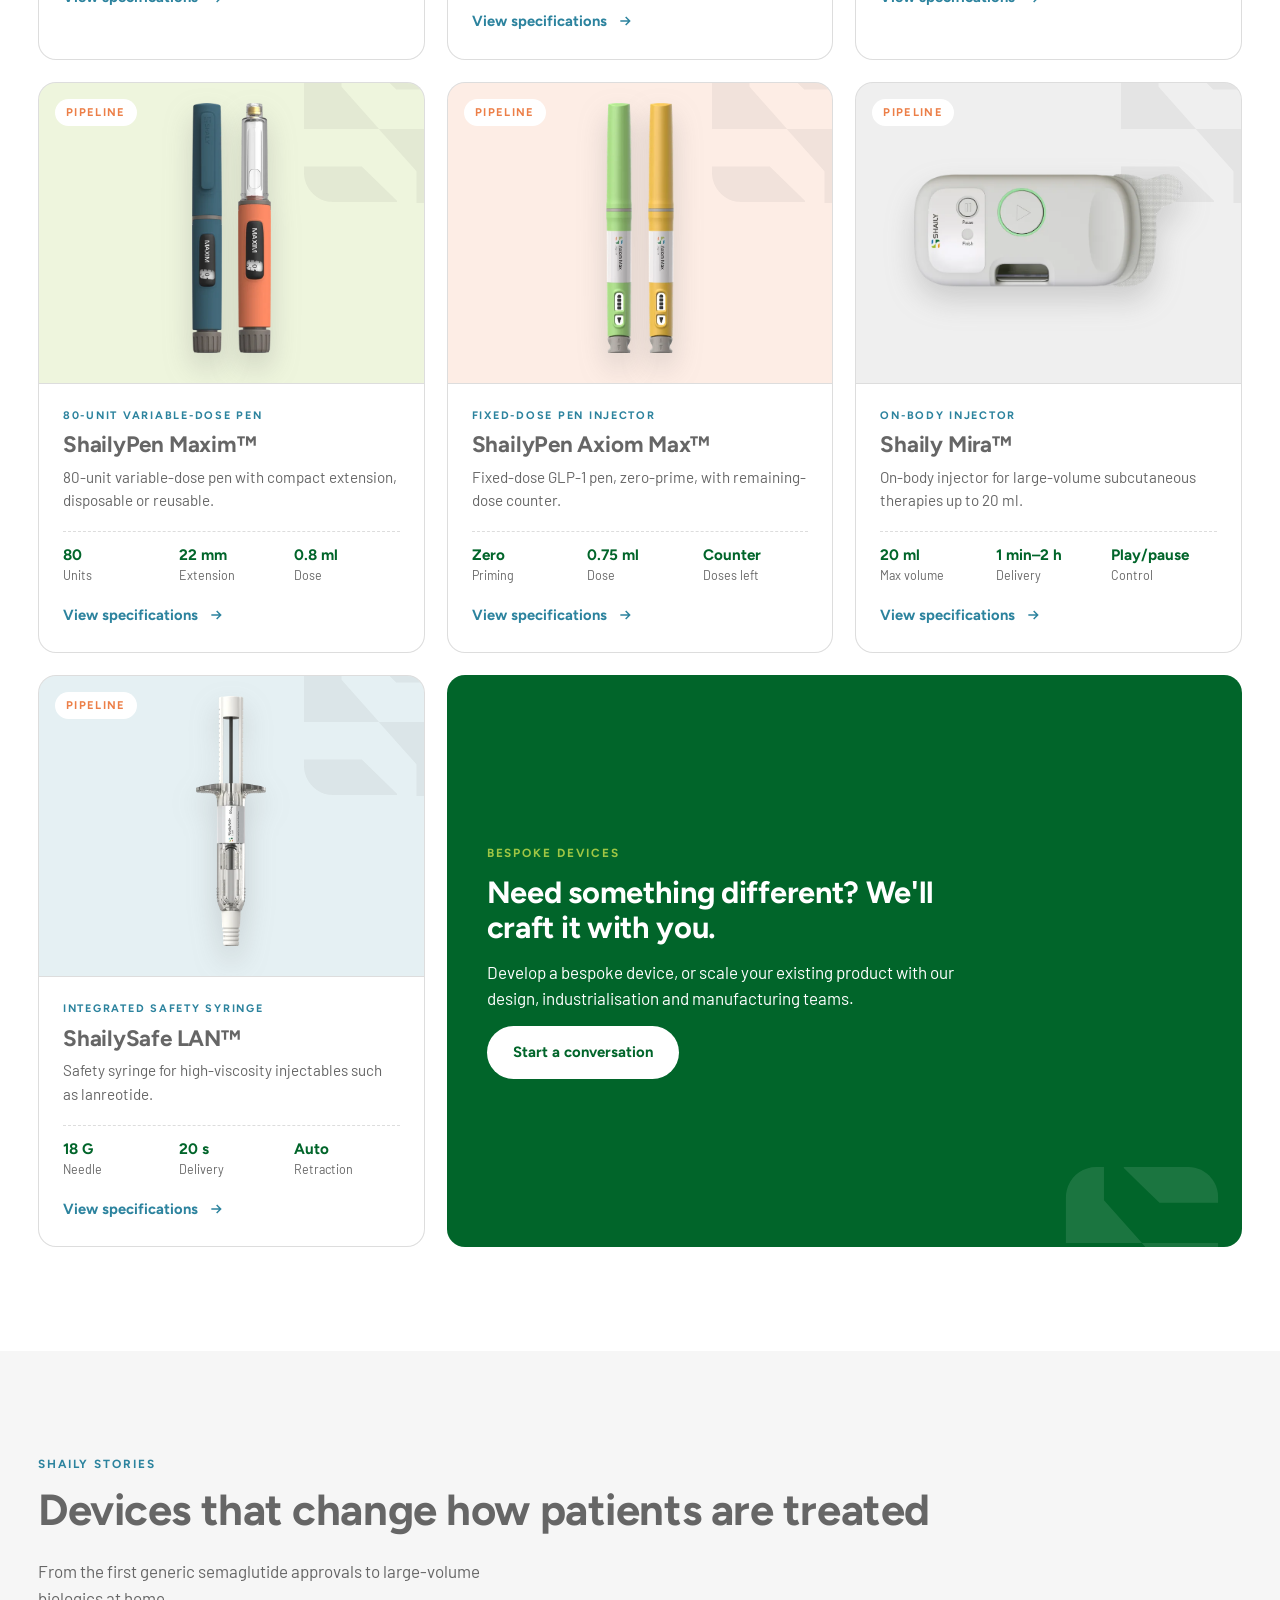
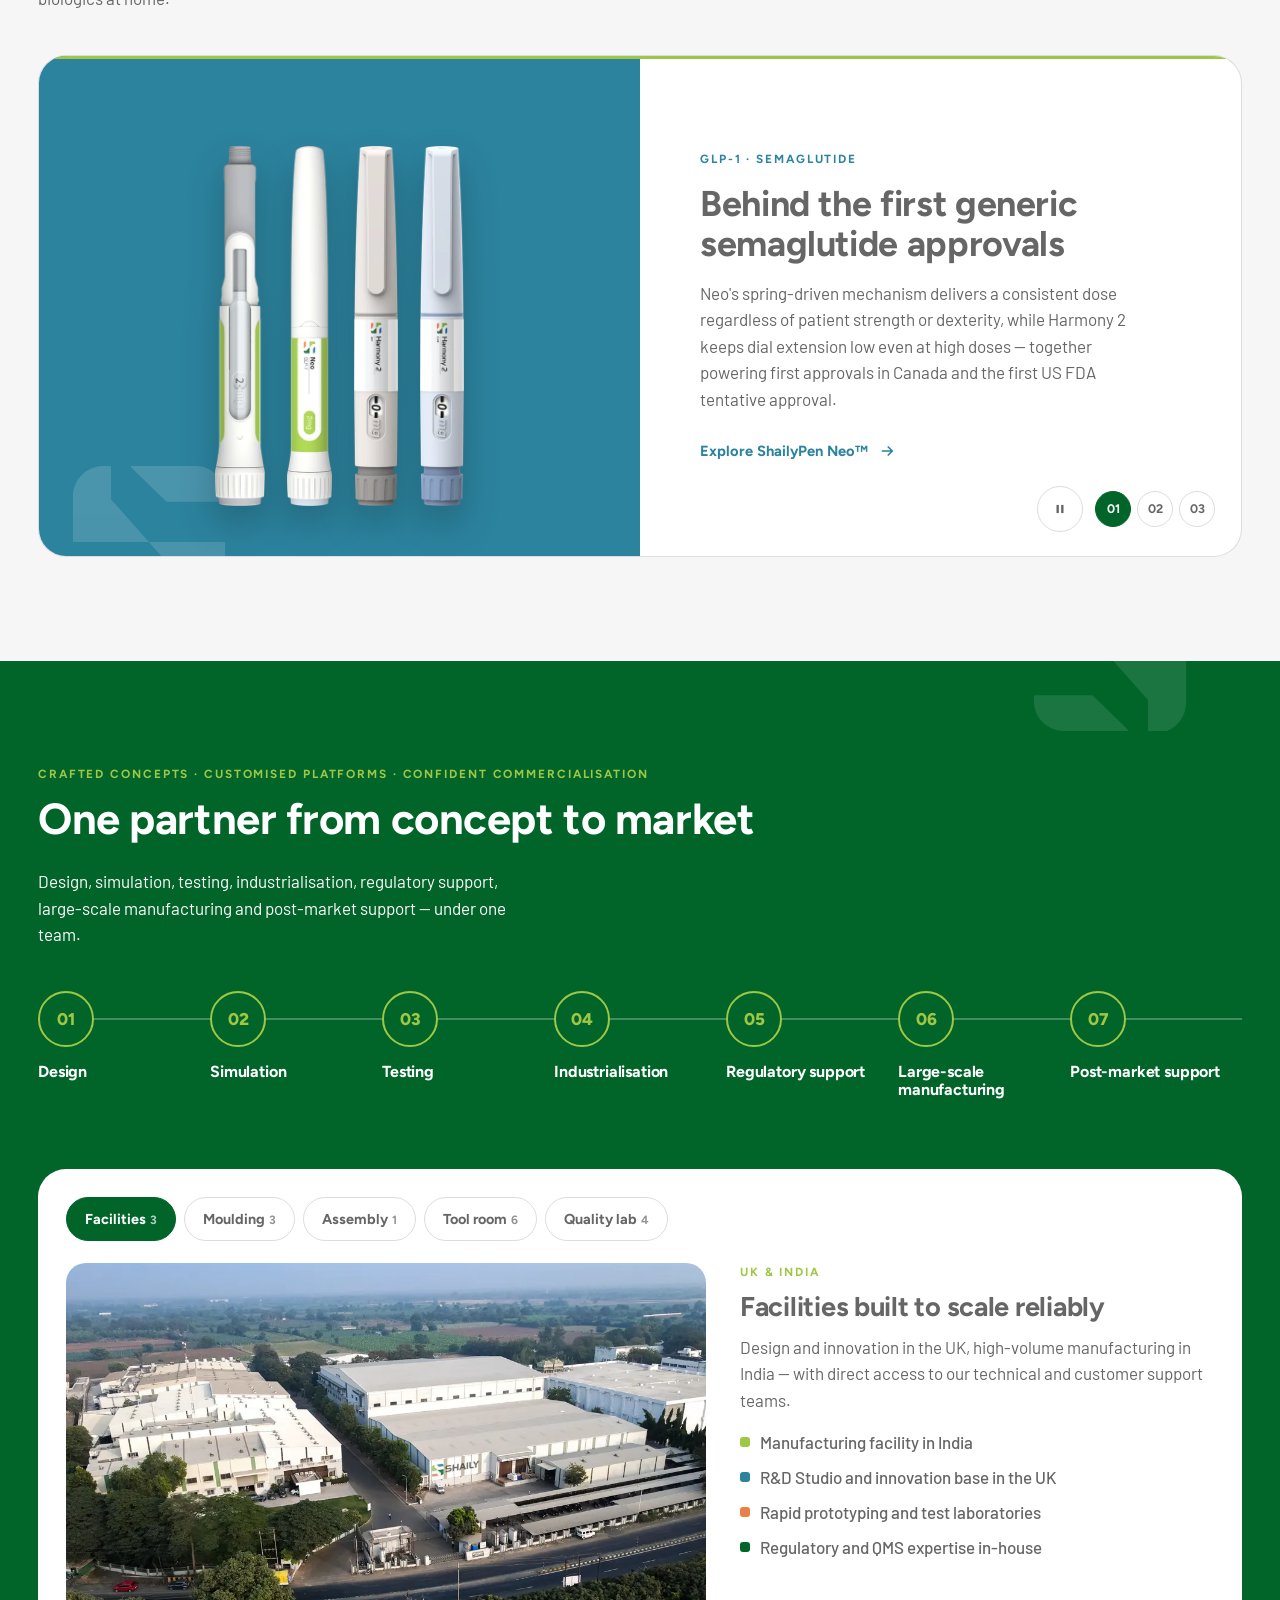
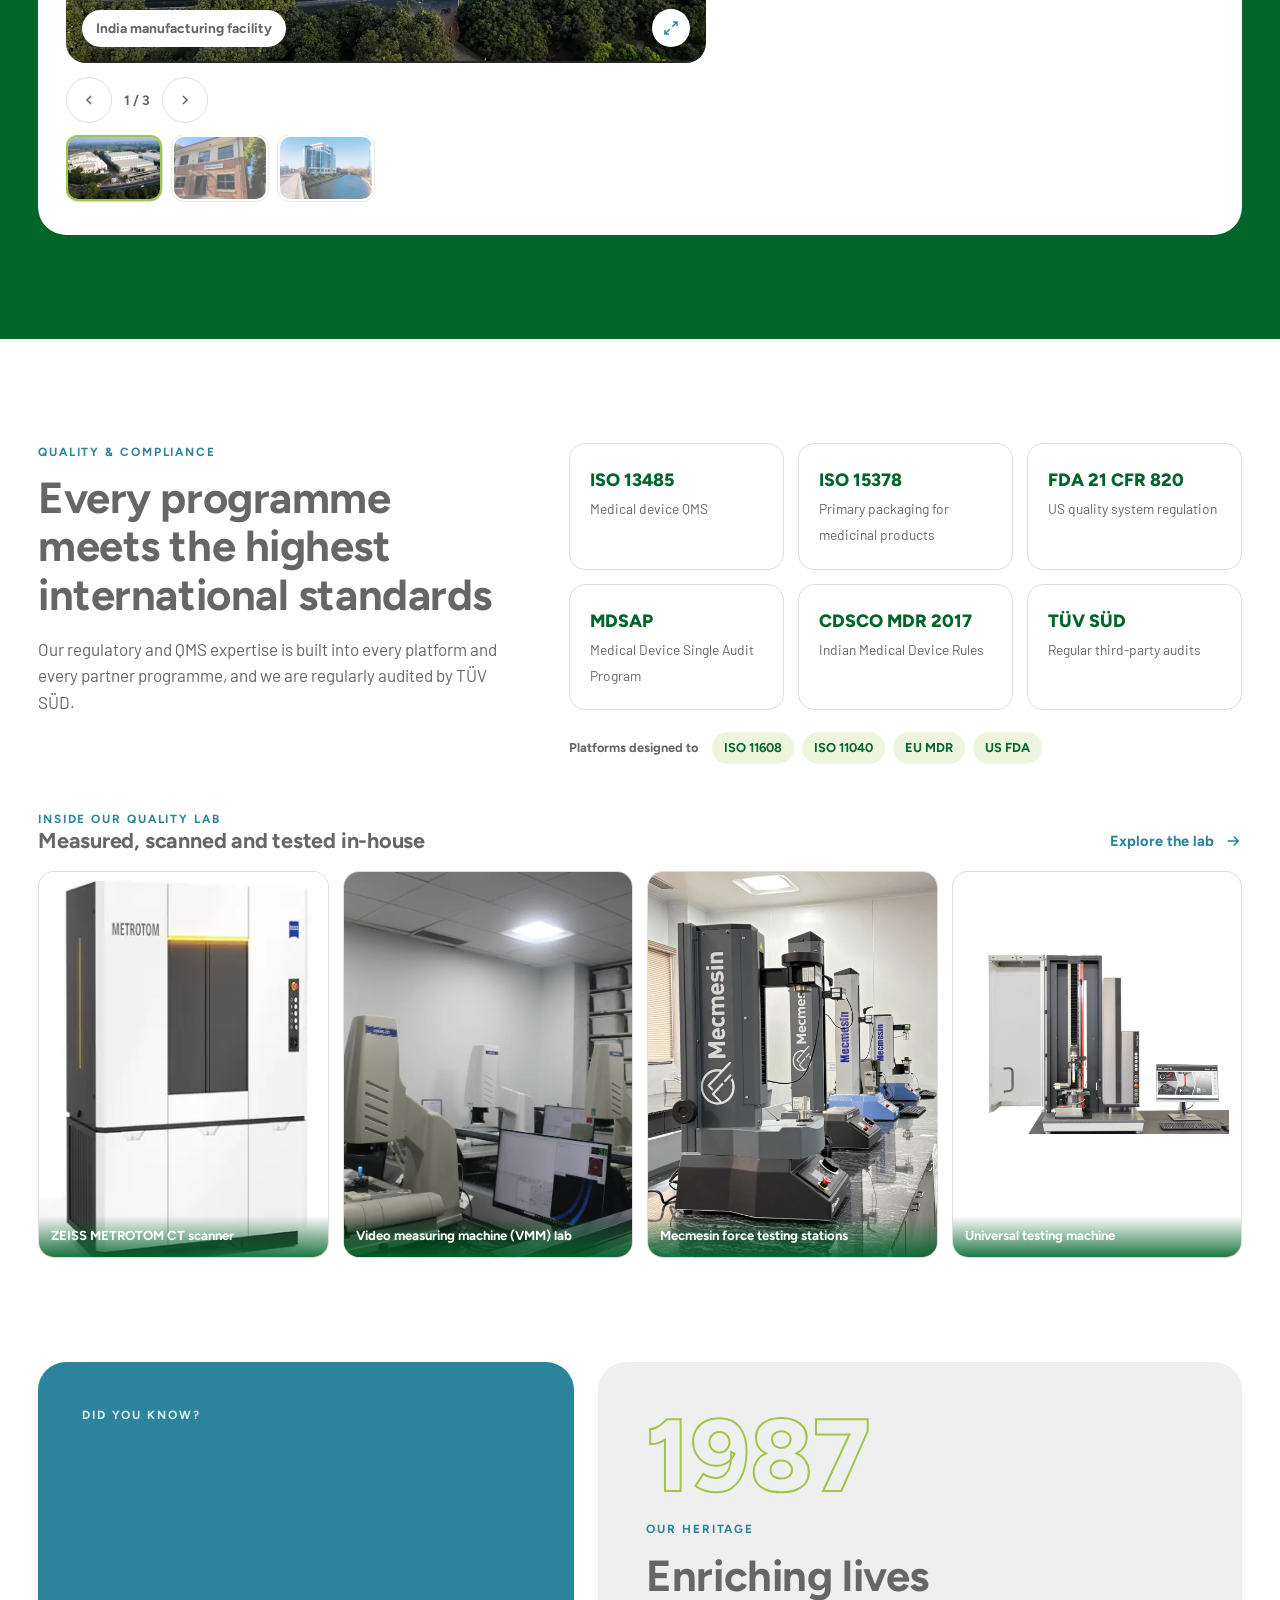
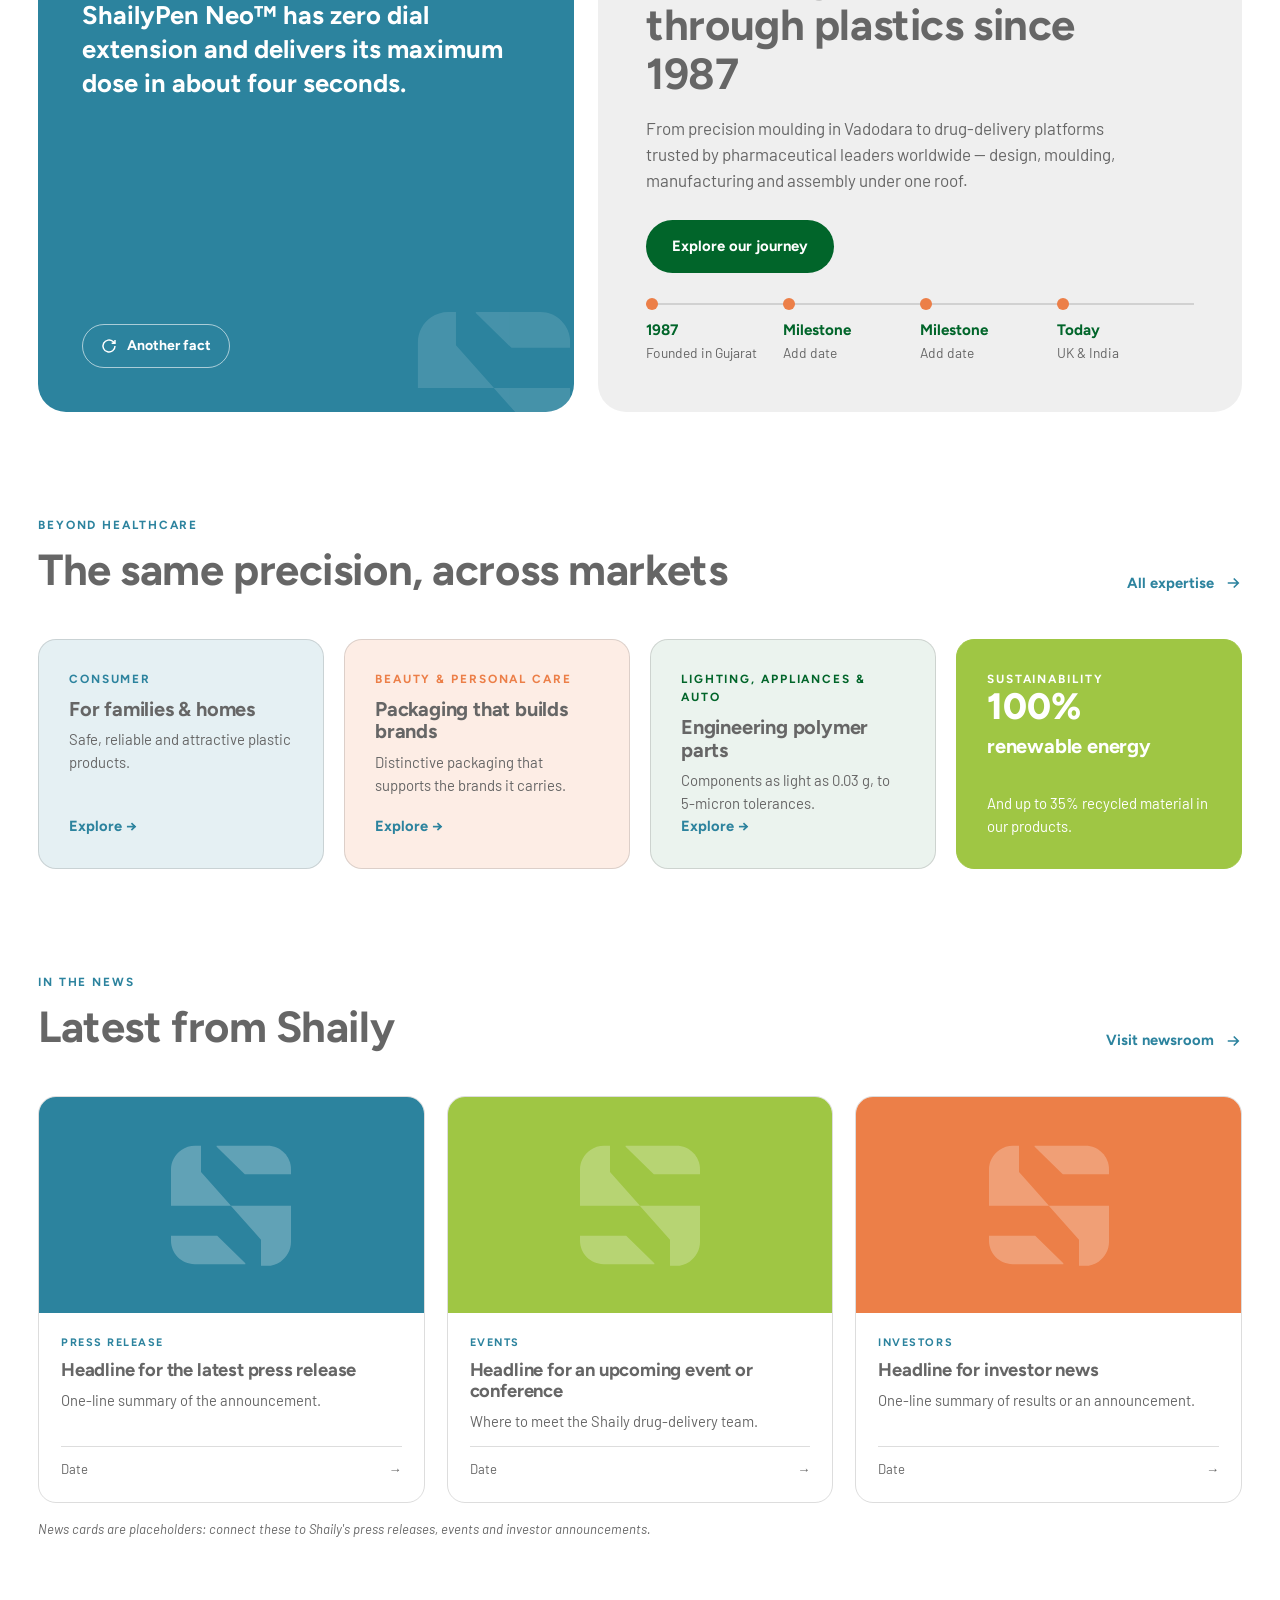
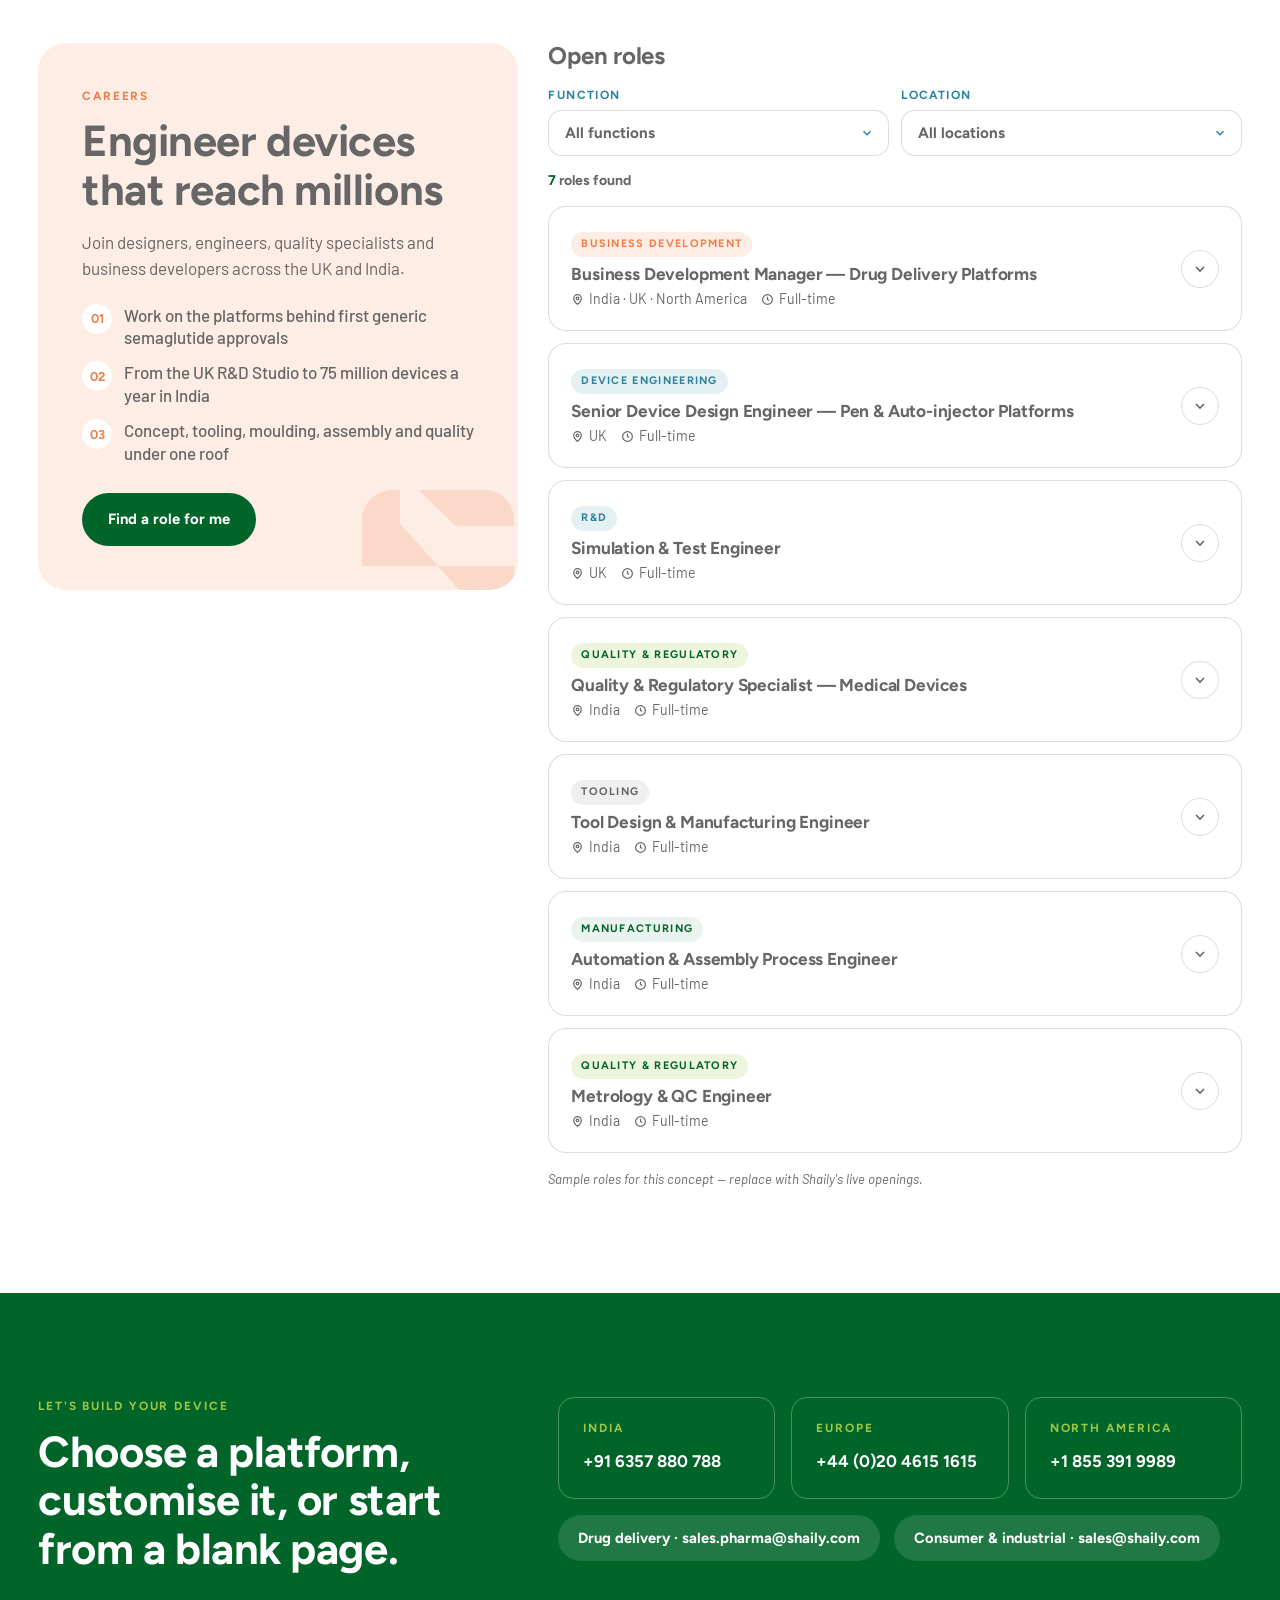
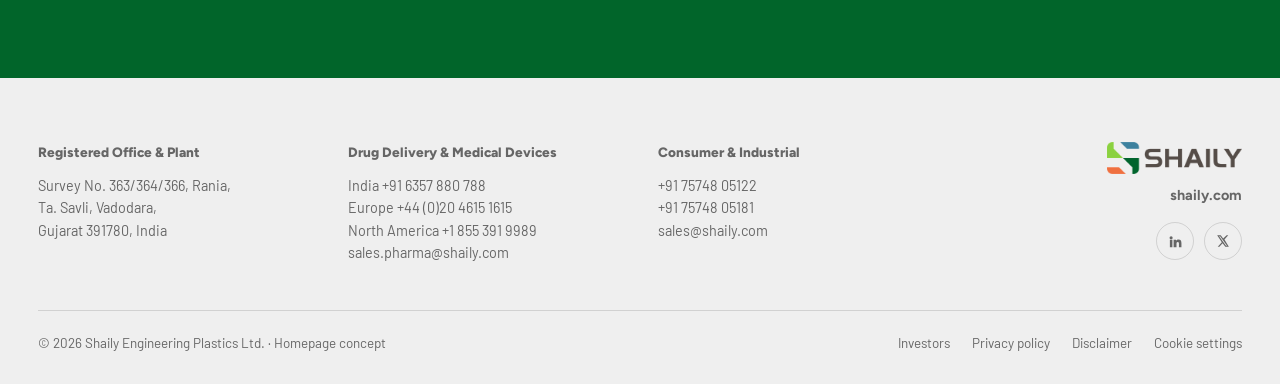
==== commit 4b4dd4b9: "Add capability explorer, quality lab gallery, interactive careers and floating careers window Co-Aut" ====
--- a/index.html
+++ b/index.html
@@ -321,6 +321,147 @@
 .socials a{width:38px;height:38px;border-radius:50%;border:1.5px solid var(--line);display:grid;place-items:center}
 .socials a:hover{border-color:var(--teal);color:var(--teal)}
 
+
+/* CAPABILITY EXPLORER */
+.capx{background:var(--white);color:var(--grey);border-radius:28px;padding:28px;position:relative}
+.capx-tabs{display:flex;gap:8px;flex-wrap:wrap;margin-bottom:22px}
+.capx-tabs button{padding:10px 18px;border-radius:30px;border:1.5px solid var(--line);font-family:var(--head);font-weight:700;font-size:.9rem;transition:all .25s}
+.capx-tabs button:hover{border-color:var(--teal);color:var(--teal)}
+.capx-tabs button.active{background:var(--dgreen);border-color:var(--dgreen);color:var(--white)}
+.capx-tabs button small{opacity:.7;margin-left:4px}
+.capx-body{display:grid;grid-template-columns:1.35fr 1fr;gap:34px;align-items:start}
+.capx-body > div{min-width:0}
+.capx-main{position:relative;display:block;width:100%;aspect-ratio:16/10;border-radius:20px;overflow:hidden;background:var(--grey06);cursor:zoom-in}
+.capx-main img{width:100%;height:100%;object-fit:cover;transition:opacity .35s, transform .6s}
+.capx-main img.fit{object-fit:contain;padding:18px;background:var(--white)}
+.capx-main:hover img{transform:scale(1.02)}
+.capx-cap{position:absolute;left:16px;bottom:16px;background:var(--white);color:var(--grey);font-family:var(--head);font-weight:700;font-size:.86rem;padding:8px 14px;border-radius:24px;box-shadow:0 8px 20px -10px rgba(102,102,102,.6);max-width:calc(100% - 80px);text-align:left}
+.capx-zoom{position:absolute;right:16px;bottom:16px;width:38px;height:38px;border-radius:50%;background:var(--white);display:grid;place-items:center;color:var(--teal)}
+.capx-nav{display:flex;align-items:center;gap:12px;margin:14px 0 12px;font-family:var(--head);font-weight:700;font-size:.85rem}
+.capx-thumbs{display:flex;gap:10px;overflow-x:auto;padding-bottom:6px;scrollbar-width:thin}
+.capx-thumbs button{flex:0 0 96px;height:66px;border-radius:12px;overflow:hidden;border:2px solid transparent;background:var(--white);opacity:.65;transition:all .25s;outline:1px solid var(--line)}
+.capx-thumbs button.active{border-color:var(--green);opacity:1}
+.capx-thumbs button:hover{opacity:1}
+.capx-thumbs img{width:100%;height:100%;object-fit:cover}
+.capx-thumbs img.fit{object-fit:contain;padding:4px}
+.capx-copy h3{font-size:1.7rem;margin:10px 0 12px;color:var(--grey)}
+.capx-copy .flist{grid-template-columns:1fr;margin-top:18px}
+.capx-copy .flist li{animation:fadeUp .4s both}
+
+/* QC LAB STRIP */
+.labs{margin-top:46px}
+.labs-head{display:flex;justify-content:space-between;align-items:flex-end;gap:16px;margin-bottom:18px;flex-wrap:wrap}
+.labs-head h3{font-size:1.35rem}
+.labstrip{display:grid;grid-template-columns:repeat(6,1fr);gap:14px}
+.lab{position:relative;border-radius:16px;overflow:hidden;aspect-ratio:3/4;background:var(--white);border:1px solid var(--line);cursor:zoom-in;text-align:left}
+.lab img{width:100%;height:100%;object-fit:cover;transition:transform .5s}
+.lab img.fit{object-fit:contain;padding:12px 12px 56px}
+.lab:hover img{transform:scale(1.05)}
+.lab span{position:absolute;left:0;right:0;bottom:0;padding:12px;background:linear-gradient(transparent,rgba(1,101,42,.88));color:var(--white);font-family:var(--head);font-weight:700;font-size:.82rem;line-height:1.25}
+
+/* LIGHTBOX */
+.lb{position:fixed;inset:0;z-index:140;background:rgba(102,102,102,.94);display:flex;align-items:center;justify-content:center;gap:16px;padding:30px;opacity:0;pointer-events:none;transition:opacity .3s}
+.lb.open{opacity:1;pointer-events:auto}
+.lb figure{max-width:min(1100px,86vw);display:flex;flex-direction:column;align-items:center;gap:14px}
+.lb img{max-width:100%;max-height:76vh;border-radius:14px;background:var(--white)}
+.lb figcaption{color:var(--white);font-family:var(--head);font-weight:700;text-align:center}
+.lb figcaption small{display:block;font-weight:500;opacity:.8;margin-top:4px;font-family:var(--body)}
+.lb .round{border-color:rgba(255,255,255,.6);color:var(--white);flex:0 0 auto}
+.lb .round:hover{background:var(--white);color:var(--dgreen)}
+.lb-close{position:absolute;right:22px;top:20px}
+
+/* CAREERS (interactive) */
+.careers2{display:grid;grid-template-columns:.9fr 1.3fr;gap:30px;align-items:start}
+.cintro{border-radius:28px;padding:44px;background:var(--orange-t);position:sticky;top:100px;overflow:hidden}
+.cintro .sg{width:240px;right:-40px;bottom:-50px;color:var(--orange);opacity:.18}
+.cintro h2{margin:12px 0 14px}
+.cintro p{margin-bottom:22px}
+.why{list-style:none;display:grid;gap:12px;margin-bottom:28px;position:relative}
+.why li{display:flex;gap:12px;align-items:flex-start;font-weight:500;line-height:1.35}
+.why li b{flex:0 0 30px;height:30px;border-radius:50%;background:var(--white);color:var(--orange);display:grid;place-items:center;font-family:var(--head);font-size:.8rem}
+.cfind h3{font-size:1.5rem;margin-bottom:16px}
+.cfilters{display:grid;grid-template-columns:1fr 1fr;gap:12px;margin-bottom:14px}
+.sel{display:flex;flex-direction:column;gap:6px;font-family:var(--head);font-weight:700;font-size:.74rem;letter-spacing:.12em;text-transform:uppercase;color:var(--teal)}
+.sel select{appearance:none;-webkit-appearance:none;font-family:var(--head);font-weight:700;font-size:.95rem;letter-spacing:0;text-transform:none;color:var(--grey);padding:13px 42px 13px 16px;border-radius:14px;border:1.5px solid var(--line);background:var(--white) url("data:image/svg+xml,%3Csvg xmlns='http://www.w3.org/2000/svg' width='14' height='14' viewBox='0 0 24 24' fill='none' stroke='%232C839E' stroke-width='2.5'%3E%3Cpath d='M6 9l6 6 6-6'/%3E%3C/svg%3E") no-repeat right 14px center;cursor:pointer}
+.sel select:focus{outline:none;border-color:var(--teal)}
+.ccount{font-family:var(--head);font-weight:700;font-size:.88rem;margin:4px 0 14px}
+.ccount b{color:var(--dgreen)}
+.rolelist{display:grid;gap:12px}
+.rrow{border:1.5px solid var(--line);border-radius:18px;background:var(--white);transition:border-color .25s, box-shadow .3s;animation:fadeUp .4s both}
+.rrow:hover{border-color:var(--teal)}
+.rrow.open{border-color:var(--dgreen);box-shadow:0 22px 44px -30px rgba(1,101,42,.55)}
+.rhead{width:100%;display:flex;justify-content:space-between;align-items:center;gap:16px;padding:20px 22px;text-align:left}
+.rfunc{display:inline-block;font-family:var(--head);font-weight:700;font-size:.68rem;letter-spacing:.12em;text-transform:uppercase;padding:4px 10px;border-radius:20px;margin-bottom:8px}
+.rhead h4{font-size:1.08rem;margin-bottom:4px}
+.rmeta{font-size:.88rem;display:flex;gap:14px;flex-wrap:wrap}
+.rmeta span{display:inline-flex;align-items:center;gap:5px}
+.chev{flex:0 0 38px;height:38px;border-radius:50%;border:1.5px solid var(--line);display:grid;place-items:center;transition:transform .35s, background .25s}
+.rrow.open .chev{transform:rotate(180deg);background:var(--dgreen);border-color:var(--dgreen);color:var(--white)}
+.rbody{display:grid;grid-template-rows:0fr;transition:grid-template-rows .45s cubic-bezier(.2,.8,.2,1)}
+.rrow.open .rbody{grid-template-rows:1fr}
+.rinner{overflow:hidden}
+.rcontent{padding:4px 22px 24px;border-top:1px dashed var(--line);margin:0 22px;padding-left:0;padding-right:0}
+.rcontent > p{margin:16px 0}
+.rcols{display:grid;grid-template-columns:1fr 1fr;gap:22px}
+.rcols h5{font-family:var(--head);font-weight:800;font-size:.8rem;letter-spacing:.1em;text-transform:uppercase;color:var(--teal);margin-bottom:10px}
+.rcols ul{list-style:none;display:grid;gap:8px}
+.rcols li{display:flex;gap:10px;font-size:.94rem;line-height:1.4}
+.rcols li::before{content:"";flex:0 0 8px;height:8px;border-radius:2px;margin-top:7px;background:var(--green)}
+.rcols div:nth-child(2) li::before{background:var(--orange)}
+.rchips{display:flex;flex-wrap:wrap;gap:8px;margin:18px 0}
+.rchips span{font-family:var(--head);font-weight:700;font-size:.78rem;padding:6px 12px;border-radius:20px;background:var(--grey10)}
+.ractions{display:flex;gap:10px;flex-wrap:wrap}
+.btn-sm{padding:11px 20px;font-size:.86rem}
+
+/* FLOATING CAREERS WINDOW */
+.fab{position:fixed;right:24px;bottom:24px;z-index:85;display:flex;align-items:center;gap:10px;padding:12px 14px 12px 18px;border-radius:40px;background:var(--dgreen);color:var(--white);font-family:var(--head);font-weight:700;font-size:.92rem;box-shadow:0 18px 36px -14px rgba(1,101,42,.7);transform:translateY(120px);opacity:0;transition:transform .45s cubic-bezier(.2,.8,.2,1), opacity .3s}
+.fab.show{transform:none;opacity:1}
+.fab b{min-width:26px;height:26px;border-radius:13px;background:var(--orange);display:grid;place-items:center;font-size:.8rem;padding:0 7px}
+.fab .pulse{position:absolute;left:12px;top:10px;width:8px;height:8px;border-radius:50%;background:var(--green);box-shadow:0 0 0 0 rgba(159,198,68,.7);animation:pulse 2s infinite}
+@keyframes pulse{70%{box-shadow:0 0 0 10px rgba(159,198,68,0)}100%{box-shadow:0 0 0 0 rgba(159,198,68,0)}}
+.fwin{position:fixed;right:24px;bottom:24px;z-index:95;width:400px;max-height:calc(100vh - 120px);display:flex;flex-direction:column;background:var(--white);border-radius:24px;border:1px solid var(--line);box-shadow:0 40px 80px -30px rgba(102,102,102,.65);transform:translateY(24px) scale(.97);transform-origin:bottom right;opacity:0;pointer-events:none;transition:all .35s cubic-bezier(.2,.8,.2,1);overflow:hidden}
+.fwin.open{transform:none;opacity:1;pointer-events:auto}
+.fwin-head{background:var(--dgreen);color:var(--white);padding:22px 22px 20px;position:relative;overflow:hidden}
+.fwin-head .sg{width:160px;right:-30px;top:-30px;color:var(--white);opacity:.12}
+.fwin-head .eyebrow{color:var(--green)}
+.fwin-head h4{color:var(--white);font-size:1.3rem;margin-top:6px;position:relative}
+.fwin-head p{font-size:.9rem;opacity:.9;margin-top:6px;position:relative}
+.fwin-x{position:absolute;right:14px;top:14px;width:36px;height:36px;border-radius:50%;background:rgba(255,255,255,.14);display:grid;place-items:center;color:var(--white);z-index:1}
+.fwin-x:hover{background:var(--white);color:var(--dgreen)}
+.fwin-body{padding:20px 22px 22px;overflow:auto}
+.dd{position:relative}
+.dd-btn{width:100%;display:flex;justify-content:space-between;align-items:center;gap:10px;padding:14px 16px;border-radius:14px;border:1.5px solid var(--line);font-family:var(--head);font-weight:700;font-size:.95rem;text-align:left}
+.dd-btn:hover,.dd.open .dd-btn{border-color:var(--teal)}
+.dd-btn .ph{color:var(--grey);opacity:.75}
+.dd-btn svg{transition:transform .3s;flex:0 0 auto;color:var(--teal)}
+.dd.open .dd-btn svg{transform:rotate(180deg)}
+.dd-list{position:absolute;left:0;right:0;top:calc(100% + 6px);z-index:3;background:var(--white);border:1.5px solid var(--line);border-radius:14px;box-shadow:0 24px 40px -24px rgba(102,102,102,.6);max-height:280px;overflow:auto;padding:6px;opacity:0;transform:translateY(-6px);pointer-events:none;transition:all .25s}
+.dd.open .dd-list{opacity:1;transform:none;pointer-events:auto}
+.dd-group{font-family:var(--head);font-weight:800;font-size:.68rem;letter-spacing:.12em;text-transform:uppercase;color:var(--teal);padding:10px 10px 4px}
+.dd-opt{width:100%;text-align:left;padding:10px;border-radius:10px;font-family:var(--head);font-weight:600;font-size:.9rem;display:flex;justify-content:space-between;gap:8px}
+.dd-opt small{font-family:var(--body);font-weight:500;opacity:.8;white-space:nowrap}
+.dd-opt:hover,.dd-opt.sel{background:var(--green-t);color:var(--dgreen)}
+.fdetail{display:grid;grid-template-rows:0fr;transition:grid-template-rows .45s cubic-bezier(.2,.8,.2,1)}
+.fdetail.open{grid-template-rows:1fr}
+.fdetail > div{overflow:hidden}
+.fcard{margin-top:16px;border-radius:16px;background:var(--grey06);padding:18px}
+.fcard h5{font-family:var(--head);font-weight:800;font-size:1.05rem;margin-bottom:8px}
+.fcard p{font-size:.92rem;margin-bottom:12px}
+.fcard ul{list-style:none;display:grid;gap:6px;margin-bottom:14px}
+.fcard li{display:flex;gap:8px;font-size:.88rem;line-height:1.35}
+.fcard li::before{content:"";flex:0 0 7px;height:7px;border-radius:2px;margin-top:6px;background:var(--green)}
+.fcard .rchips{margin:0 0 14px}
+.fhint{font-size:.86rem;margin-top:14px}
+.fform{display:grid;gap:12px}
+.fform label{display:grid;gap:5px;font-family:var(--head);font-weight:700;font-size:.78rem;color:var(--grey)}
+.fform input,.fform textarea{font-family:var(--body);font-size:.95rem;color:var(--grey);padding:11px 13px;border-radius:12px;border:1.5px solid var(--line);outline:none;resize:vertical}
+.fform input:focus,.fform textarea:focus{border-color:var(--teal)}
+.fform .err{border-color:var(--orange)}
+.fback{font-family:var(--head);font-weight:700;font-size:.85rem;color:var(--teal);display:inline-flex;gap:6px;align-items:center;margin-bottom:12px}
+.fdemo{font-size:.78rem;font-style:italic}
+.fdone{text-align:center;padding:16px 4px}
+.fdone .tick{width:64px;height:64px;border-radius:50%;background:var(--green);color:var(--white);display:grid;place-items:center;margin:0 auto 14px}
+
 .reveal{opacity:0;transform:translateY(26px);transition:opacity .85s, transform .85s}
 .reveal.in{opacity:1;transform:none}
 
@@ -361,6 +502,23 @@
   .menu-btn span{display:none}
   .logo img{height:30px}
 }
+
+@media (max-width:1100px){
+  .capx-body{grid-template-columns:1fr}
+  .labstrip{grid-template-columns:repeat(3,1fr)}
+  .careers2{grid-template-columns:1fr}
+  .cintro{position:relative;top:0}
+}
+@media (max-width:700px){
+  .capx{padding:18px}
+  .labstrip{grid-template-columns:repeat(2,1fr)}
+  .cfilters,.rcols{grid-template-columns:1fr}
+  .fwin{right:10px;left:10px;bottom:10px;width:auto;max-height:calc(100vh - 80px)}
+  .fab{right:14px;bottom:14px}
+  .fab span{display:none}
+  .lb{padding:12px;gap:6px}
+  .lb .round{width:38px;height:38px}
+}
 </style>
 </head>
 <body>
@@ -528,22 +686,20 @@
       <div class="step"><div class="n">06</div><h4>Large-scale manufacturing</h4></div>
       <div class="step"><div class="n">07</div><h4>Post-market support</h4></div>
     </div>
-    <div class="facility reveal">
-      <div class="fphoto"><img src="[data-uri]" alt="Shaily manufacturing facility"><div class="cap"><strong>Facilities in the UK and India</strong>Built to scale reliably</div></div>
-      <div class="fcopy">
-        <div class="eyebrow">Our facilities</div>
-        <h3>Capability to scale, reliably</h3>
-        <p>Customers get direct access to our technical and customer support teams, backed by:</p>
-        <ul class="flist">
-          <li>Injection moulding in Class 8 clean rooms</li>
-          <li>Automated assembly lines in Class 8 clean rooms</li>
-          <li>Test laboratories</li>
-          <li>R&amp;D studios</li>
-          <li>Rapid prototyping</li>
-          <li>CT scanning</li>
-          <li>Tool rooms</li>
-          <li>Regulatory &amp; QMS expertise</li>
-        </ul>
+    <div class="capx reveal" id="capx">
+      <div class="capx-tabs" id="capxTabs" role="tablist"></div>
+      <div class="capx-body">
+        <div>
+          <button class="capx-main" id="capxMain" aria-label="Open image"><img id="capxImg" alt=""><span class="capx-cap" id="capxCap"></span><span class="capx-zoom"><svg width="16" height="16" viewBox="0 0 24 24" fill="none" stroke="currentColor" stroke-width="2.2"><path d="M15 3h6v6M9 21H3v-6M21 3l-7 7M3 21l7-7"/></svg></span></button>
+          <div class="capx-nav"><button class="round" id="capxPrev" aria-label="Previous image"><svg width="16" height="16" viewBox="0 0 24 24" fill="none" stroke="currentColor" stroke-width="2.2"><path d="M15 6l-6 6 6 6"/></svg></button><span id="capxCount"></span><button class="round" id="capxNext" aria-label="Next image"><svg width="16" height="16" viewBox="0 0 24 24" fill="none" stroke="currentColor" stroke-width="2.2"><path d="M9 6l6 6-6 6"/></svg></button></div>
+          <div class="capx-thumbs" id="capxThumbs"></div>
+        </div>
+        <div class="capx-copy">
+          <div class="eyebrow" id="capxEyebrow"></div>
+          <h3 id="capxTitle"></h3>
+          <p id="capxDesc"></p>
+          <ul class="flist" id="capxFacts"></ul>
+        </div>
       </div>
     </div>
   </div>
@@ -569,6 +725,10 @@
       <div class="std"><em>Platforms designed to</em><span>ISO 11608</span><span>ISO 11040</span><span>EU MDR</span><span>US FDA</span></div>
     </div>
   </div>
+  <div class="wrap labs reveal">
+    <div class="labs-head"><div><div class="eyebrow">Inside our quality lab</div><h3>Measured, scanned and tested in-house</h3></div><button class="link-arrow" id="labsAll">Explore the lab <svg width="18" height="18" viewBox="0 0 24 24" fill="none" stroke="currentColor" stroke-width="2.2"><path d="M5 12h14M13 6l6 6-6 6"/></svg></button></div>
+    <div class="labstrip" id="labstrip"></div>
+  </div>
 </section>
 
 <!-- DID YOU KNOW + HERITAGE -->
@@ -621,19 +781,28 @@
 
 <!-- CAREERS -->
 <section class="section" id="careers" style="padding-top:0">
-  <div class="wrap careers">
-    <div class="cmain reveal">
+  <div class="wrap careers2">
+    <div class="cintro reveal">
       <svg class="sg"><use href="#S"/></svg>
       <div class="eyebrow" style="color:var(--orange)">Careers</div>
       <h2>Engineer devices that reach millions</h2>
-      <p>Join designers, engineers and makers in the UK and India building the next generation of drug-delivery platforms.</p>
-      <a href="#" class="btn btn-primary">View open roles</a>
-    </div>
-    <div class="roles">
-      <a href="#" class="role reveal"><div><h4>Role title</h4><span>Device engineering · India</span></div><span>→</span></a>
-      <a href="#" class="role reveal"><div><h4>Role title</h4><span>R&amp;D studio · UK</span></div><span>→</span></a>
-      <a href="#" class="role reveal"><div><h4>Role title</h4><span>Quality &amp; regulatory · India</span></div><span>→</span></a>
-      <a href="#" class="role reveal"><div><h4>Role title</h4><span>Manufacturing operations · India</span></div><span>→</span></a>
+      <p>Join designers, engineers, quality specialists and business developers across the UK and India.</p>
+      <ul class="why">
+        <li><b>01</b>Work on the platforms behind first generic semaglutide approvals</li>
+        <li><b>02</b>From the UK R&amp;D Studio to 75 million devices a year in India</li>
+        <li><b>03</b>Concept, tooling, moulding, assembly and quality under one roof</li>
+      </ul>
+      <button class="btn btn-primary" id="openFinder">Find a role for me</button>
+    </div>
+    <div class="cfind reveal">
+      <h3>Open roles</h3>
+      <div class="cfilters">
+        <label class="sel">Function<select id="fFunc"></select></label>
+        <label class="sel">Location<select id="fLoc"></select></label>
+      </div>
+      <div class="ccount" id="cCount"></div>
+      <div class="rolelist" id="roleList"></div>
+      <p class="note">Sample roles for this concept — replace with Shaily's live openings.</p>
     </div>
   </div>
 </section>
@@ -680,6 +849,21 @@
   </div>
 </footer>
 
+<!-- floating careers window -->
+<button class="fab" id="fab" aria-label="Open careers"><i class="pulse"></i><svg width="18" height="18" viewBox="0 0 24 24" fill="none" stroke="currentColor" stroke-width="2"><rect x="3" y="7" width="18" height="13" rx="2"/><path d="M8 7V5a2 2 0 012-2h4a2 2 0 012 2v2M3 13h18"/></svg><span>We're hiring</span><b id="fabCount"></b></button>
+<div class="fwin" id="fwin" role="dialog" aria-label="Careers at Shaily">
+  <div class="fwin-head"><svg class="sg"><use href="#S"/></svg><button class="fwin-x" id="fwinX" aria-label="Close"><svg width="16" height="16" viewBox="0 0 24 24" fill="none" stroke="currentColor" stroke-width="2.4"><path d="M6 6l12 12M18 6L6 18"/></svg></button><div class="eyebrow">Careers at Shaily</div><h4>Find your next role</h4><p>Pick a role to see what it involves.</p></div>
+  <div class="fwin-body" id="fwinBody"></div>
+</div>
+
+<!-- lightbox -->
+<div class="lb" id="lb" aria-hidden="true">
+  <button class="round lb-close" id="lbX" aria-label="Close"><svg width="16" height="16" viewBox="0 0 24 24" fill="none" stroke="currentColor" stroke-width="2.4"><path d="M6 6l12 12M18 6L6 18"/></svg></button>
+  <button class="round" id="lbPrev" aria-label="Previous"><svg width="16" height="16" viewBox="0 0 24 24" fill="none" stroke="currentColor" stroke-width="2.2"><path d="M15 6l-6 6 6 6"/></svg></button>
+  <figure><img id="lbImg" alt=""><figcaption id="lbCap"></figcaption></figure>
+  <button class="round" id="lbNext" aria-label="Next"><svg width="16" height="16" viewBox="0 0 24 24" fill="none" stroke="currentColor" stroke-width="2.2"><path d="M9 6l6 6-6 6"/></svg></button>
+</div>
+
 <!-- platform detail drawer -->
 <div class="modal" id="modal" aria-hidden="true">
   <div class="drawer" role="dialog" aria-modal="true">
@@ -693,7 +877,22 @@
   axiom:"[data-uri]", protean_a:"[data-uri]", protean_b:"[data-uri]", protean_c:"[data-uri]",
   toby_a:"[data-uri]", toby_b:"[data-uri]", tristan:"[data-uri]", tobyr_a:"[data-uri]", tobyr_b:"[data-uri]",
   tobyeu:"[data-uri]", maxim_a:"[data-uri]", maxim_b:"[data-uri]", axiommax_a:"[data-uri]", axiommax_b:"[data-uri]",
-  mira:"[data-uri]", lan:"[data-uri]"
+  mira:"[data-uri]", lan:"[data-uri]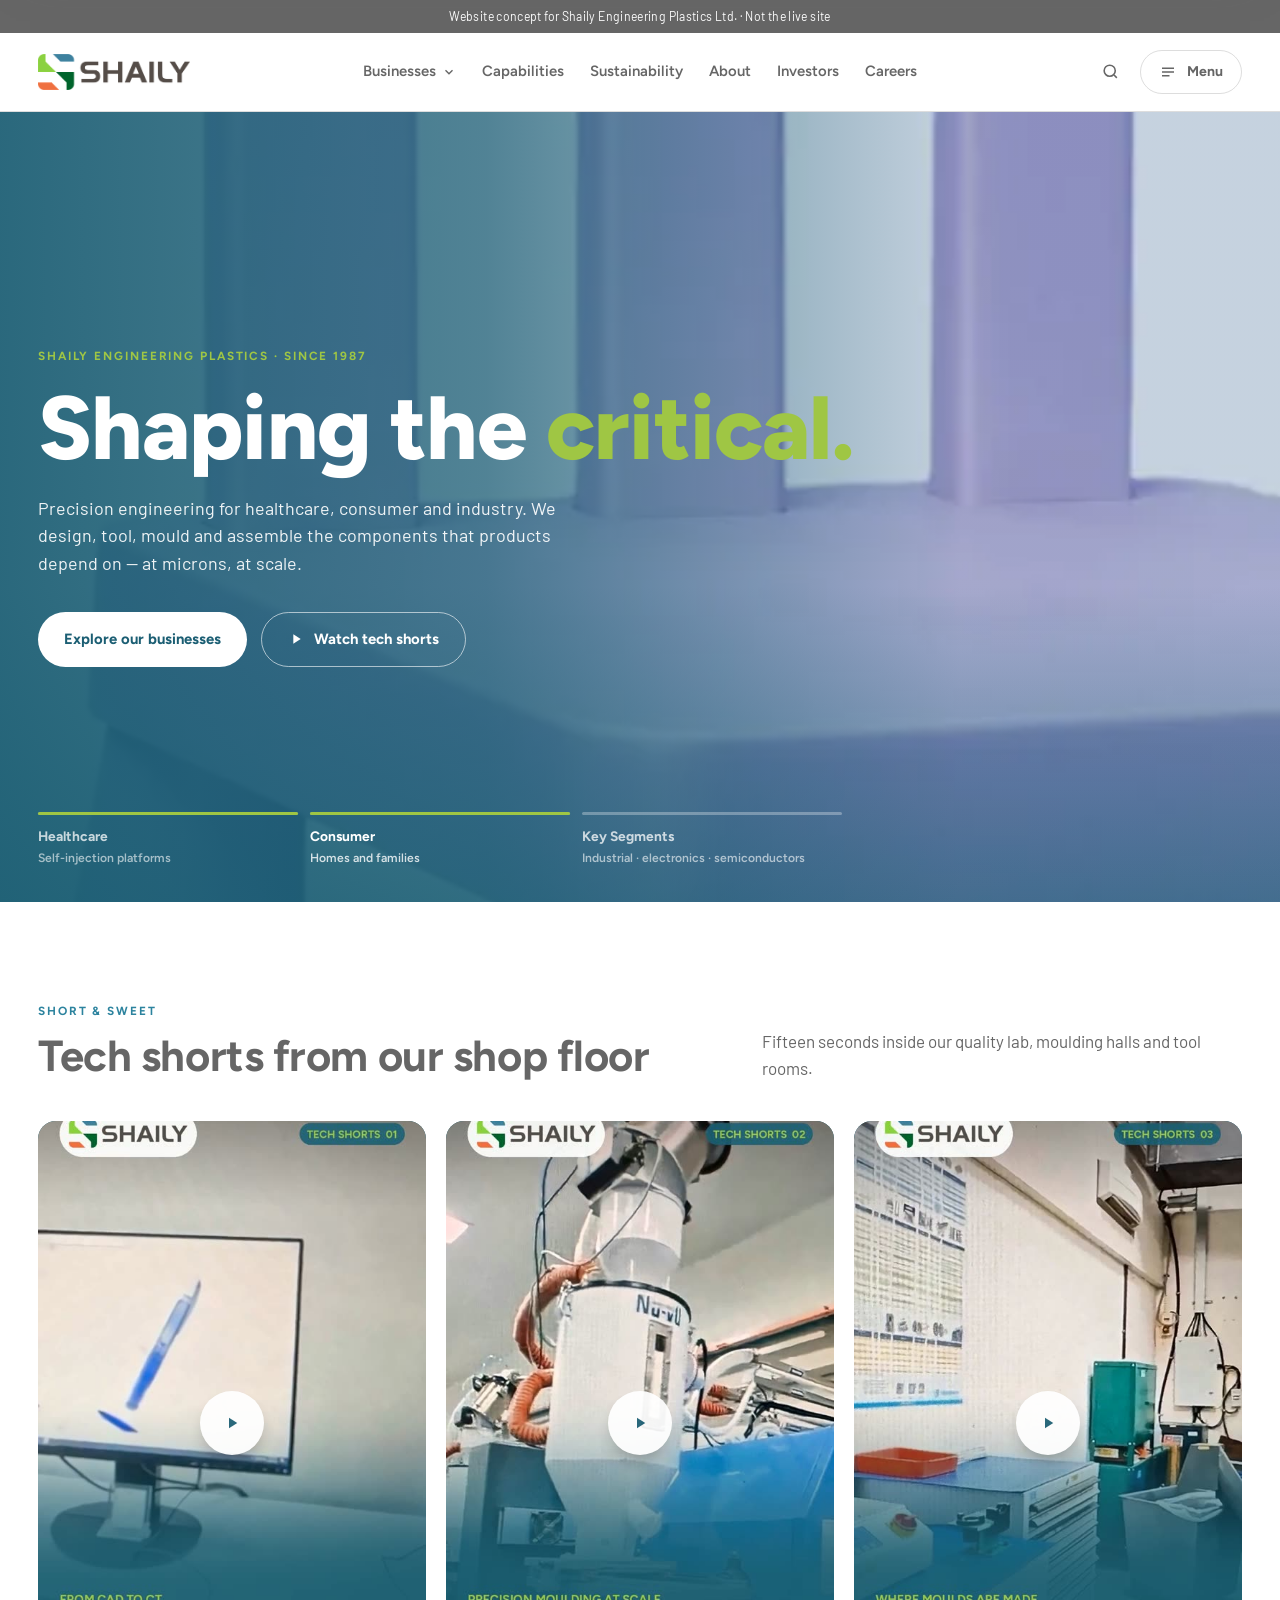
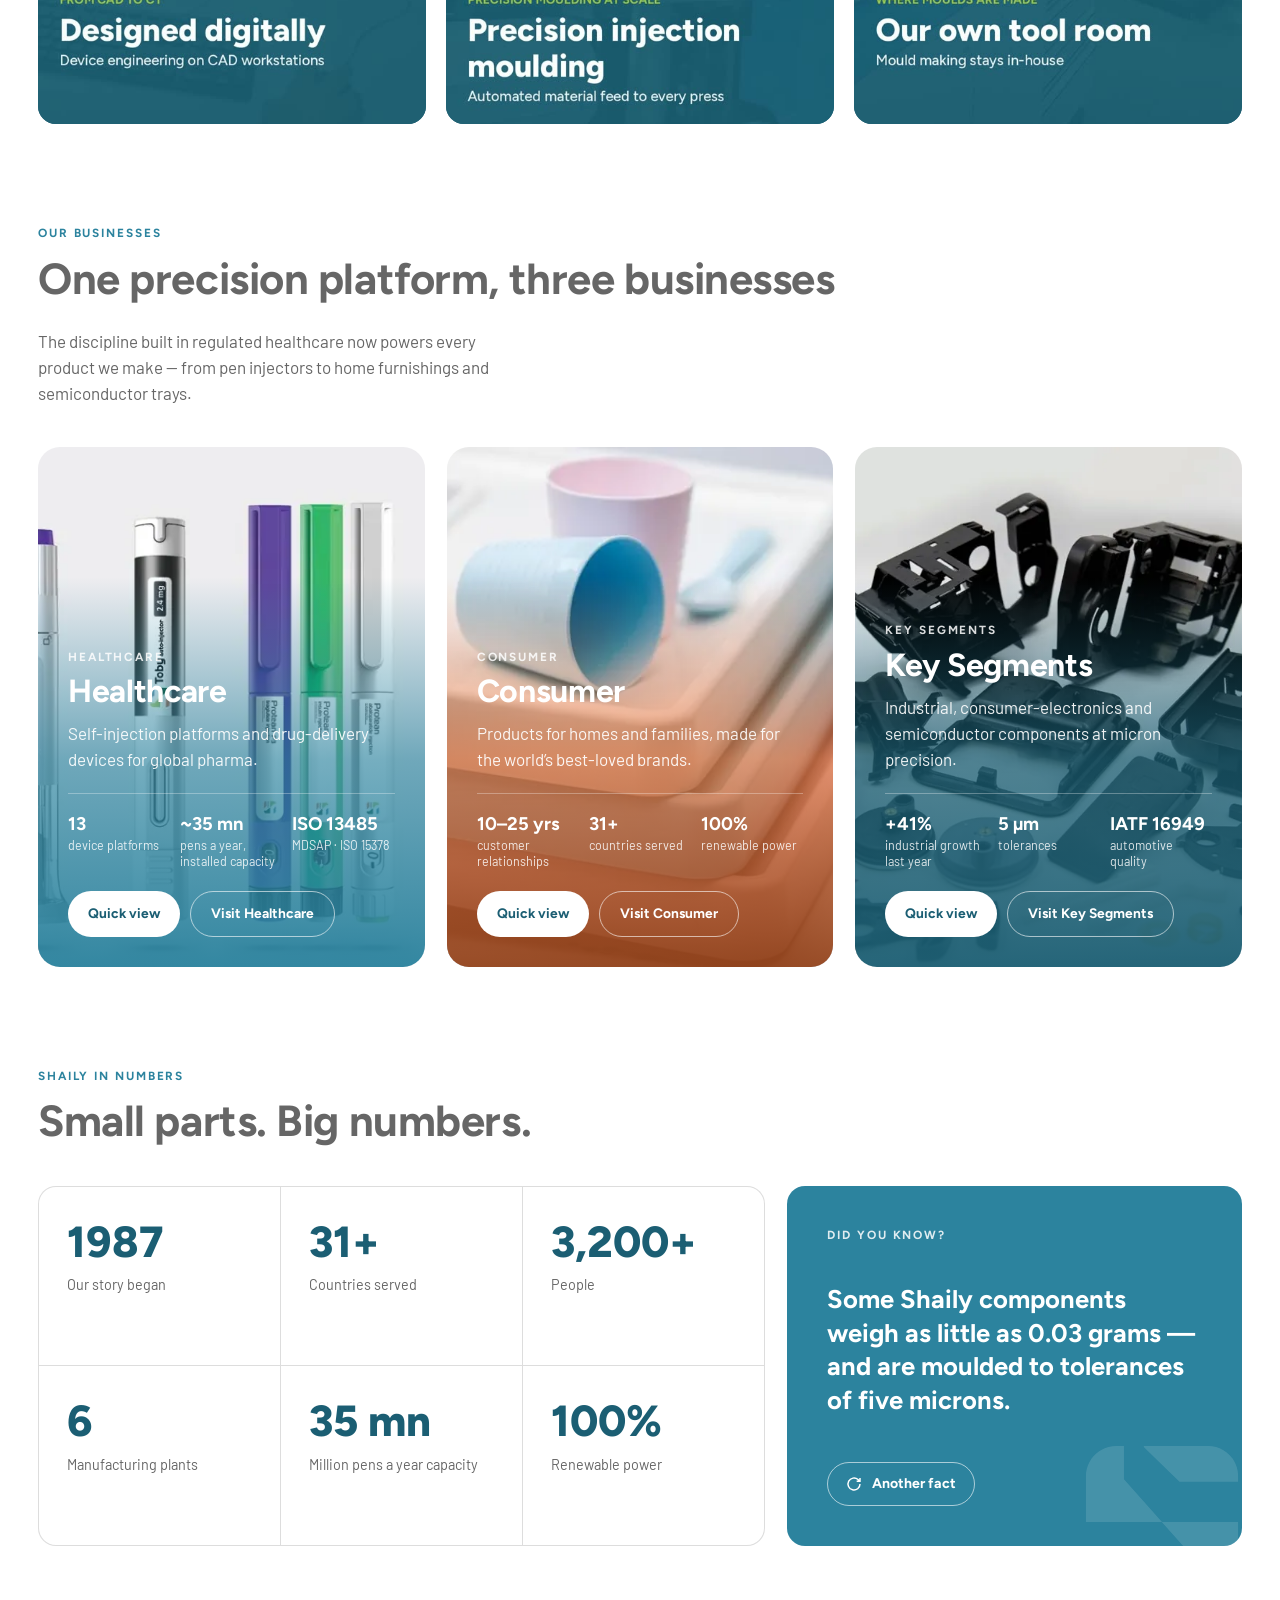
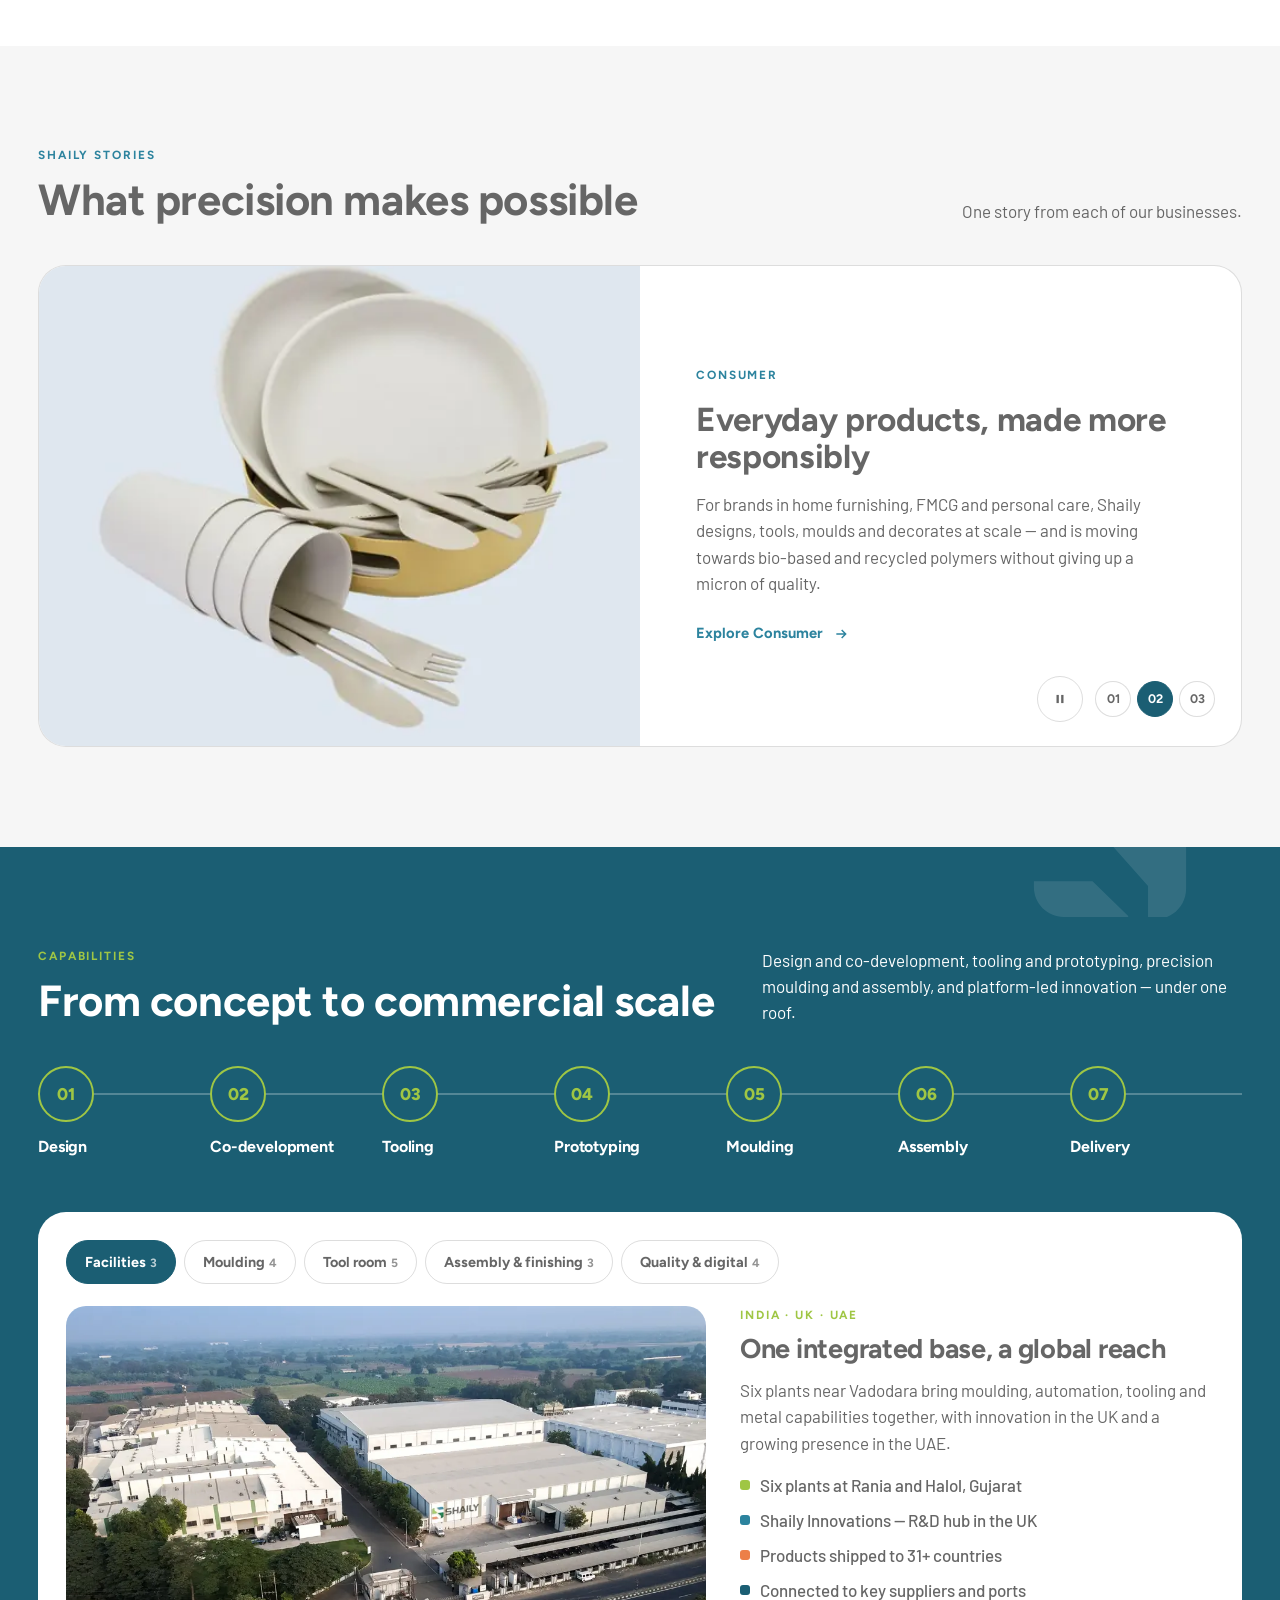
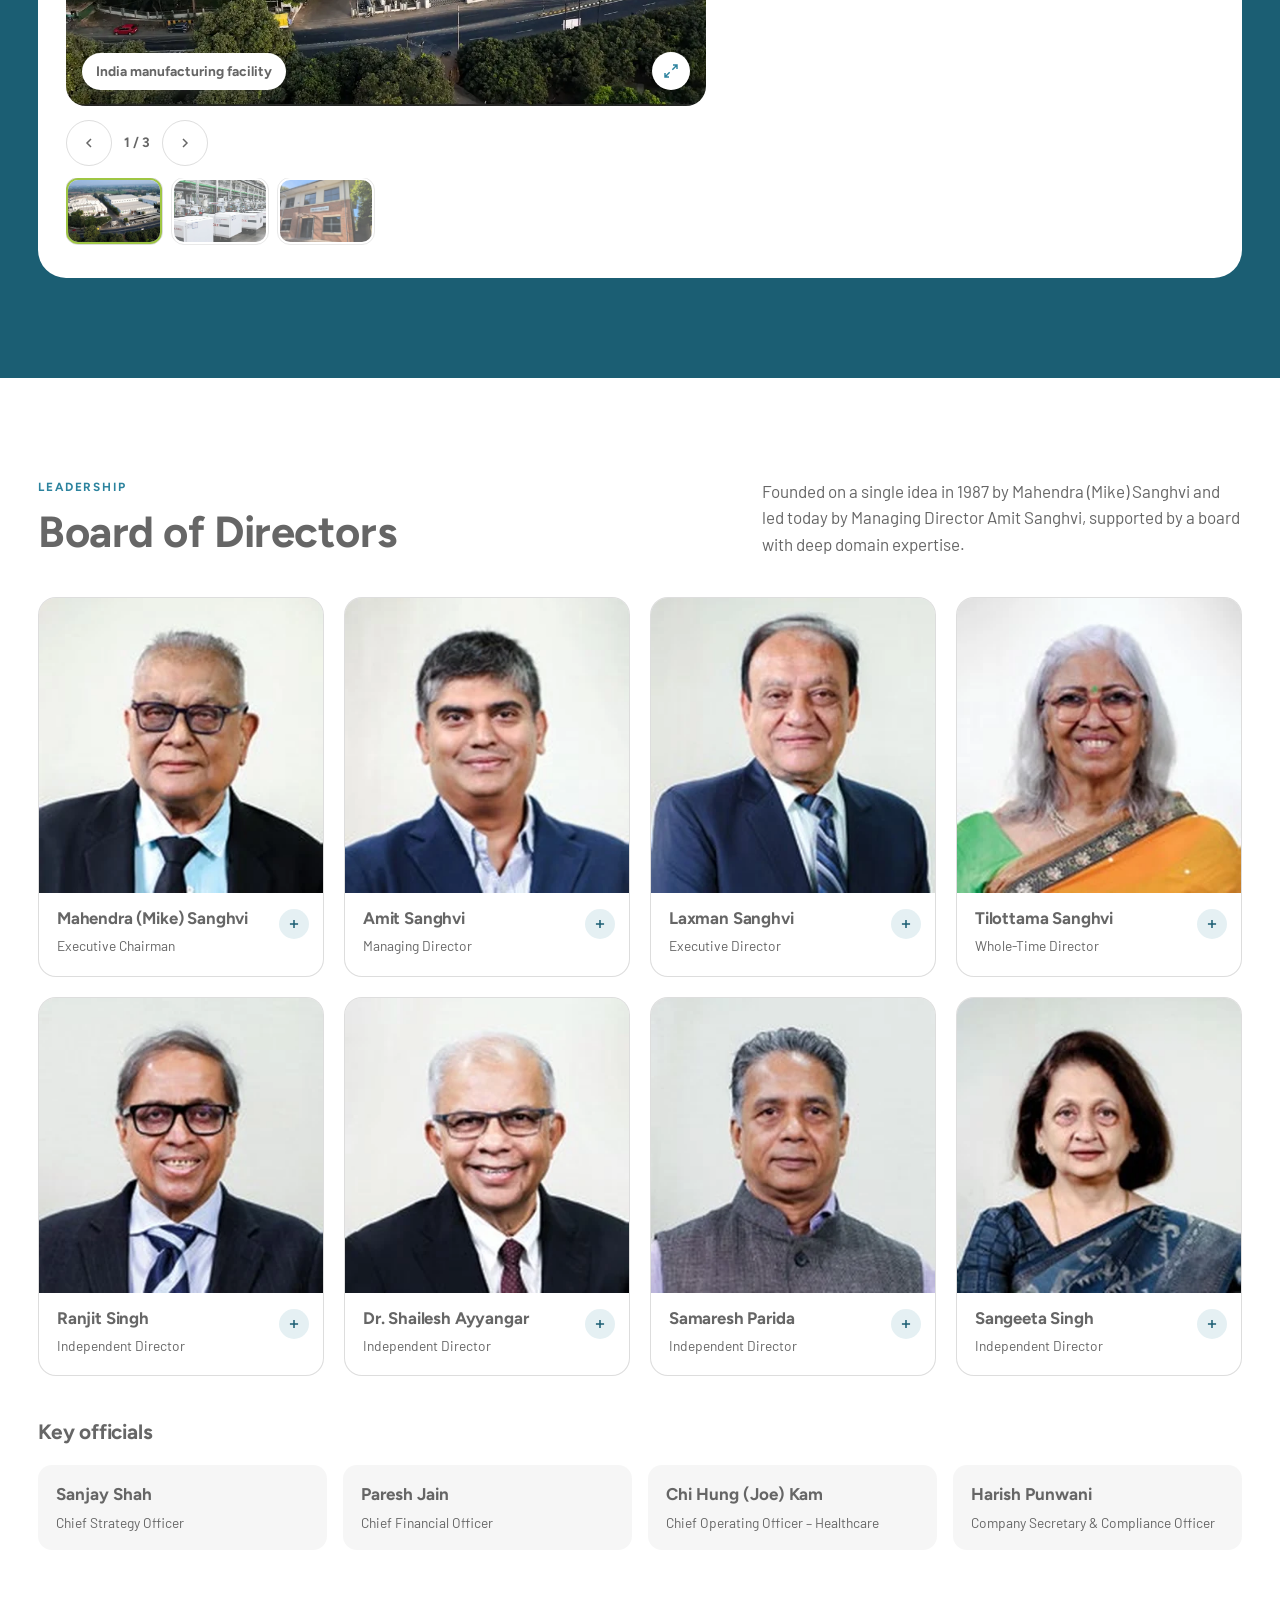
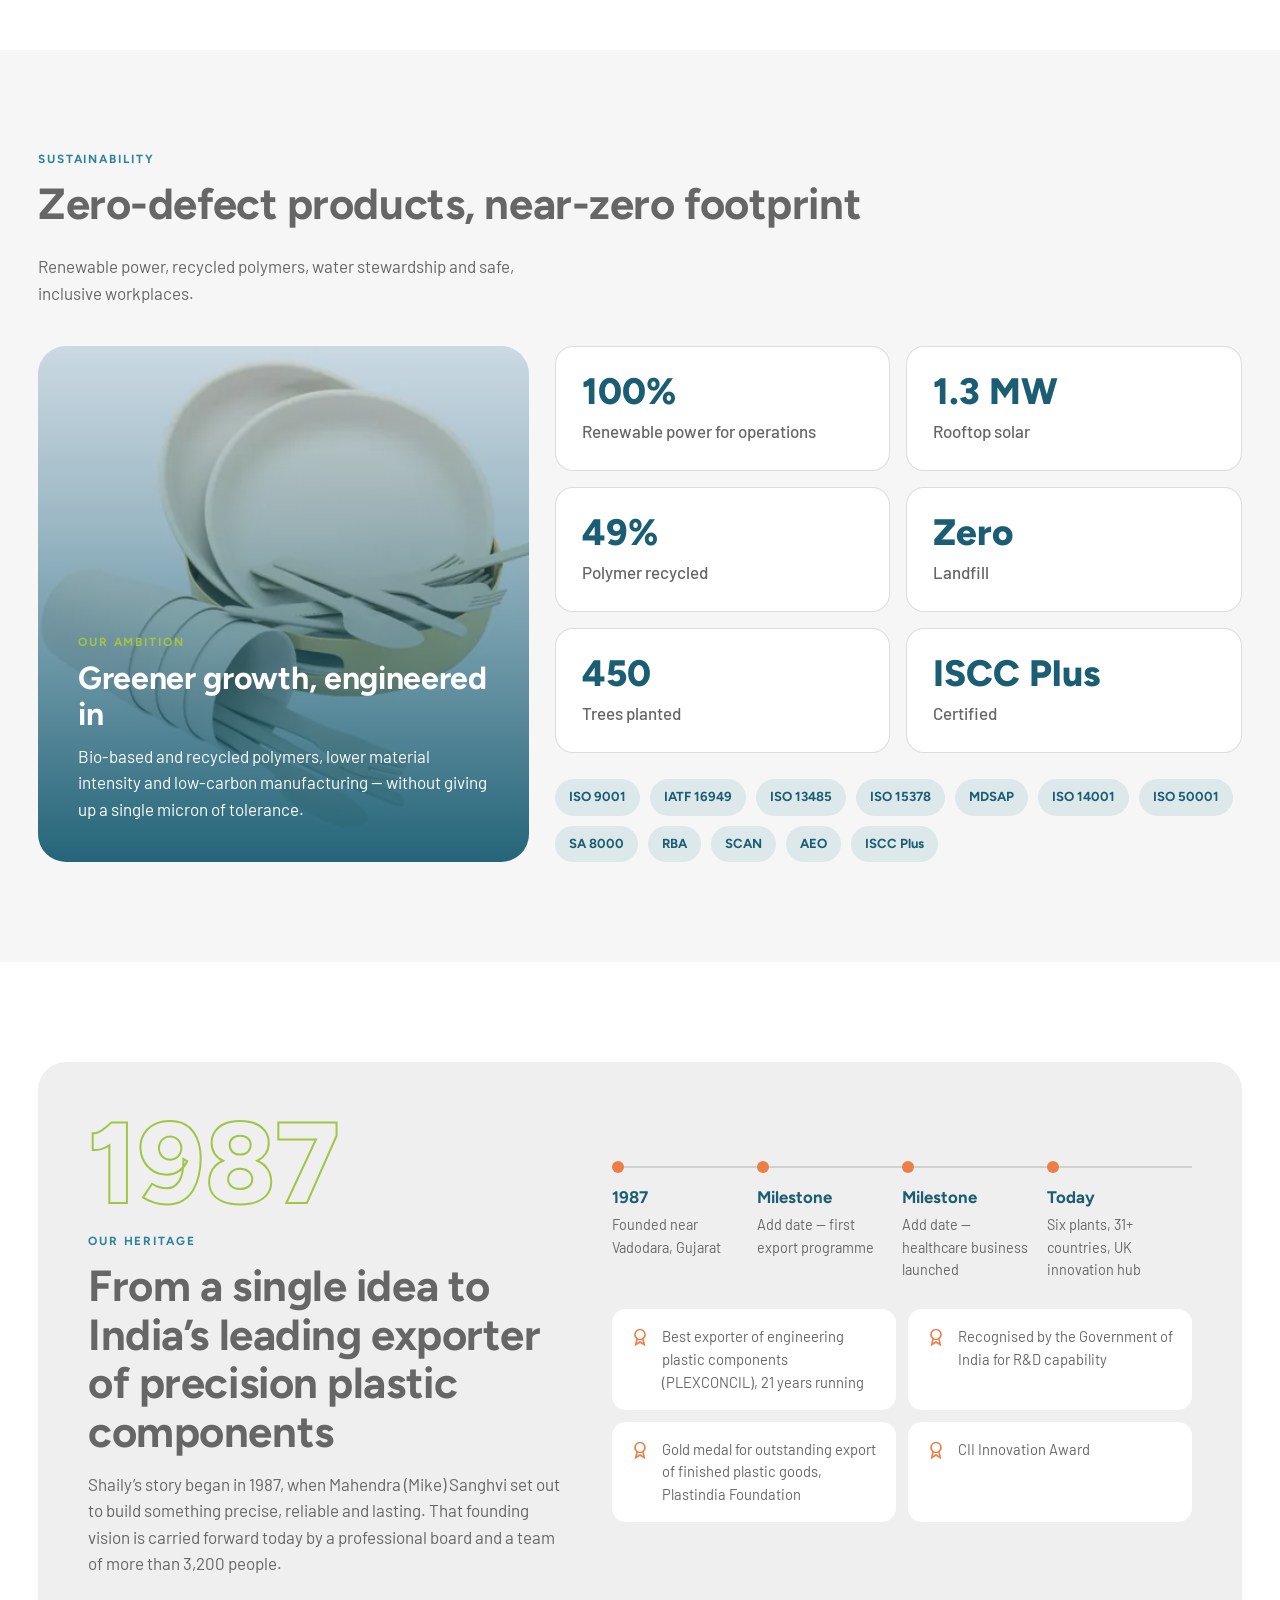
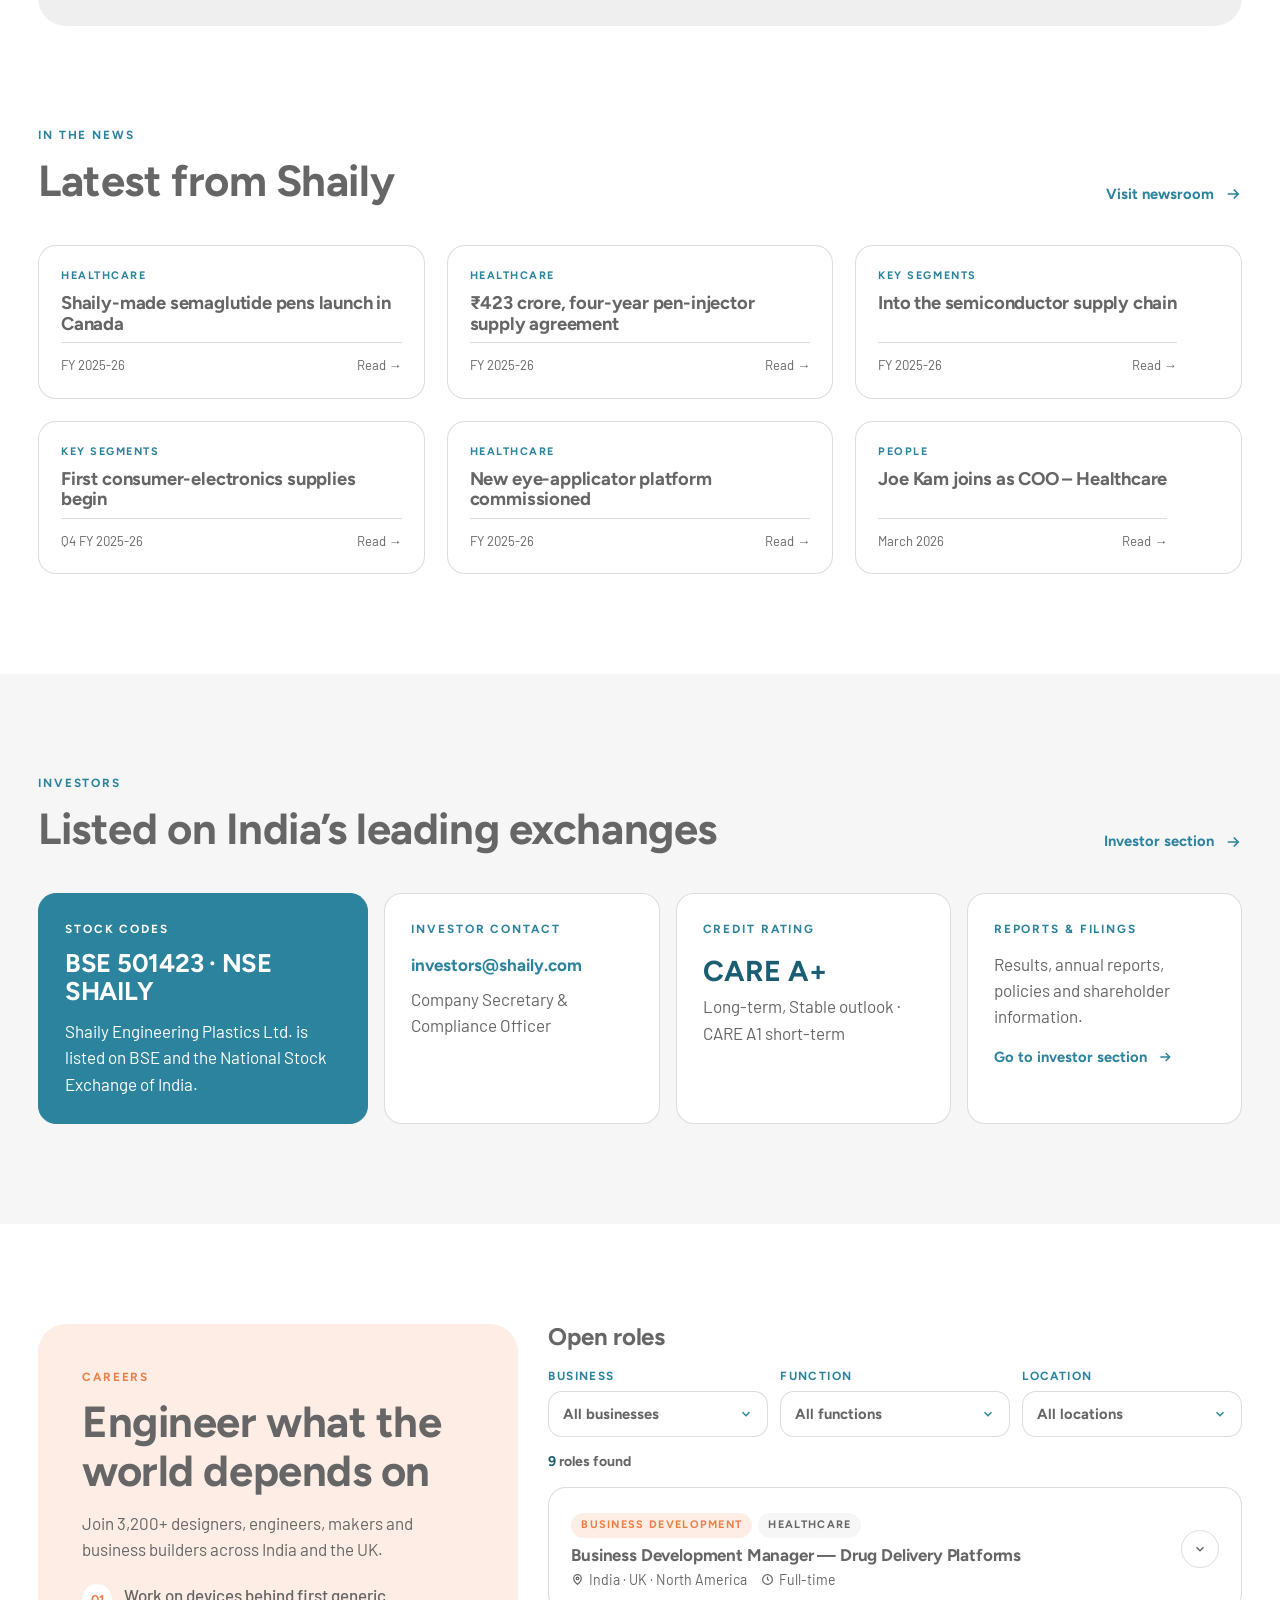
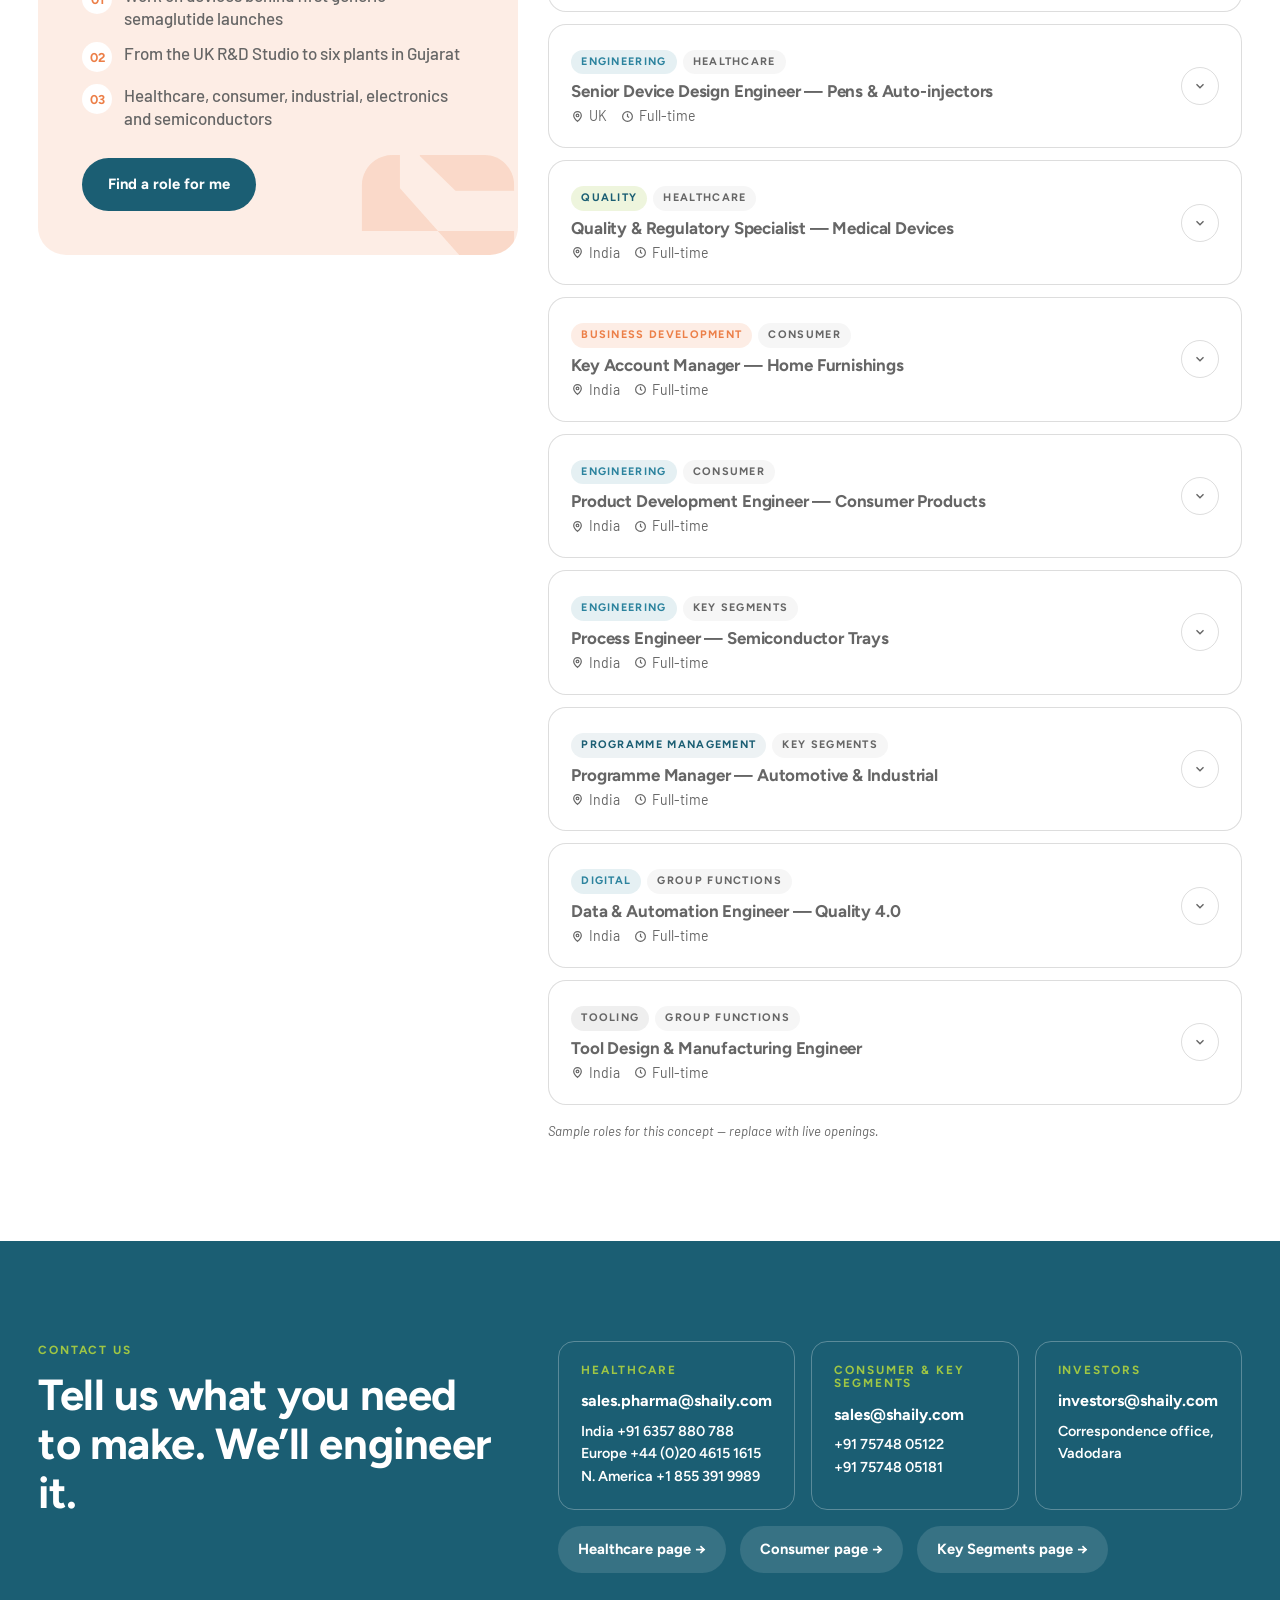
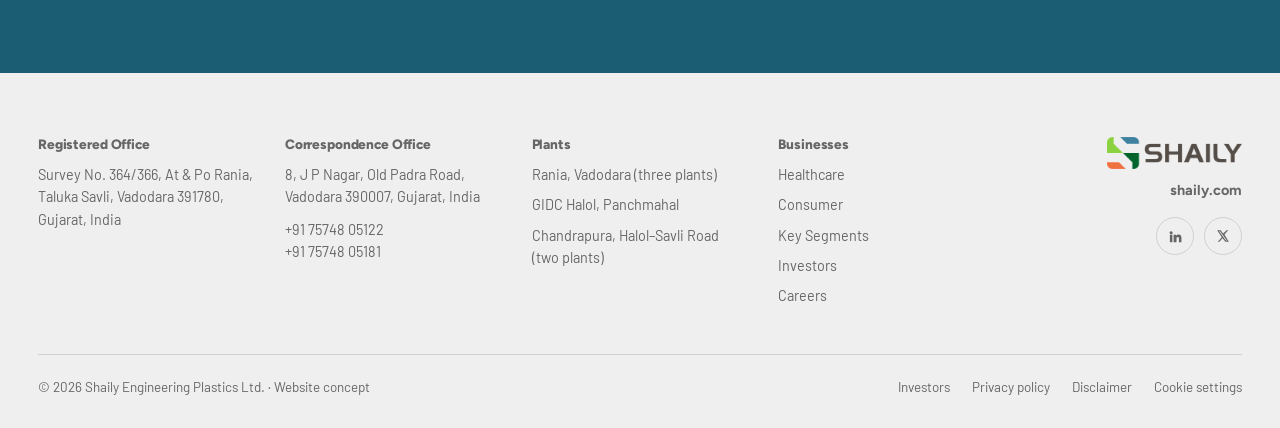
==== commit a5a36316: "Replace single page with multi-page group site: Home, Healthcare, Consumer, Key Segments Logo-blue t" ====
--- a/index.html
+++ b/index.html
@@ -4,667 +4,76 @@
 <meta charset="UTF-8">
 <meta name="robots" content="noindex, nofollow">
 <meta name="viewport" content="width=device-width, initial-scale=1.0">
-<title>Shaily — Market-ready self-injection platforms | Homepage concept</title>
-<link rel="preconnect" href="https://fonts.googleapis.com">
-<link rel="preconnect" href="https://fonts.gstatic.com" crossorigin>
+<title>Shaily Engineering Plastics — Shaping the critical | Website concept</title>
+<link rel="preconnect" href="https://fonts.googleapis.com"><link rel="preconnect" href="https://fonts.gstatic.com" crossorigin>
 <link href="https://fonts.googleapis.com/css2?family=Figtree:wght@400;500;600;700;800&family=Barlow:wght@400;500;600&display=swap" rel="stylesheet">
-<style>
-/* Palette strictly from the Shaily logo, plus white and transparencies of these */
-:root{
-  --green:#9FC644;      /* logo light green */
-  --dgreen:#01652A;     /* logo dark green  */
-  --teal:#2C839E;       /* logo teal        */
-  --orange:#EC7F48;     /* logo orange      */
-  --grey:#666666;       /* logo wordmark grey */
-  --white:#FFFFFF;
-  --grey10:rgba(102,102,102,.10);   /* brand footer: 10% Shaily Grey */
-  --grey06:rgba(102,102,102,.06);
-  --line:rgba(102,102,102,.22);
-  --green-t:rgba(159,198,68,.18);
-  --teal-t:rgba(44,131,158,.12);
-  --orange-t:rgba(236,127,72,.14);
-  --dgreen-t:rgba(1,101,42,.08);
-  /* Effra and Trade Gothic substitutes for web */
-  --head:'Figtree', 'Effra', Verdana, Arial, sans-serif;
-  --body:'Barlow', 'Trade Gothic', Verdana, Arial, sans-serif;
-  --max:1260px; --r:18px;
-}
-*{box-sizing:border-box;margin:0;padding:0}
-html{scroll-behavior:smooth}
-body{font-family:var(--body);font-size:17px;color:var(--grey);background:var(--white);line-height:1.55;-webkit-font-smoothing:antialiased}
-a{color:inherit;text-decoration:none}
-button{font:inherit;color:inherit;background:none;border:0;cursor:pointer}
-img{display:block;max-width:100%}
-.wrap{max-width:var(--max);margin:0 auto;padding:0 28px}
-h1,h2,h3,h4{font-family:var(--head);font-weight:700;color:var(--grey);line-height:1.12;letter-spacing:-.01em}
-h2{font-size:clamp(1.9rem,3.4vw,2.8rem)}
-.eyebrow{font-family:var(--head);font-size:.74rem;font-weight:700;letter-spacing:.16em;text-transform:uppercase;color:var(--teal)}
-.lead{font-size:1.12rem}
-.section{padding:104px 0;position:relative}
-.sec-head{display:flex;justify-content:space-between;align-items:flex-end;gap:24px;flex-wrap:wrap;margin-bottom:44px}
-.sec-head .eyebrow{margin-bottom:12px}
-.sec-head p{max-width:470px}
-.link-arrow{display:inline-flex;align-items:center;gap:10px;font-family:var(--head);font-weight:700;font-size:.92rem;color:var(--teal)}
-.link-arrow svg{transition:transform .3s}
-.link-arrow:hover svg{transform:translateX(5px)}
-.btn{display:inline-flex;align-items:center;gap:10px;padding:15px 26px;border-radius:40px;font-family:var(--head);font-weight:700;font-size:.93rem;transition:transform .25s, background .25s, color .25s}
-.btn:hover{transform:translateY(-2px)}
-.btn-primary{background:var(--dgreen);color:var(--white)}
-.btn-outline{border:1.5px solid var(--teal);color:var(--teal)}
-.btn-outline:hover{background:var(--teal);color:var(--white)}
-.btn-white{background:var(--white);color:var(--dgreen)}
-.sg{position:absolute;pointer-events:none}   /* brand super-graphic 'S' */
-
-/* ribbon */
-.ribbon{background:var(--grey);color:var(--white);font-size:.76rem;text-align:center;padding:7px 12px;letter-spacing:.03em}
-
-/* header */
-header{position:sticky;top:0;z-index:60;background:rgba(255,255,255,.94);backdrop-filter:blur(12px);border-bottom:1px solid var(--line)}
-.nav{height:78px;display:flex;align-items:center;justify-content:space-between;gap:20px}
-.logo img{height:36px;width:auto}
-.nav-links{display:flex;gap:30px;font-family:var(--head);font-weight:600;font-size:.93rem}
-.nav-links a{position:relative;padding:6px 0}
-.nav-links a::after{content:"";position:absolute;left:0;bottom:0;height:2px;width:0;background:var(--green);transition:width .3s}
-.nav-links a:hover::after{width:100%}
-.nav-tools{display:flex;align-items:center;gap:8px}
-.icon-btn{width:42px;height:42px;border-radius:50%;display:grid;place-items:center;transition:background .25s}
-.icon-btn:hover{background:var(--grey10)}
-.menu-btn{display:flex;align-items:center;gap:10px;padding:10px 18px;border:1.5px solid var(--line);border-radius:40px;font-family:var(--head);font-weight:700;font-size:.88rem}
-.menu-btn:hover{border-color:var(--teal);color:var(--teal)}
-
-/* search */
-.search-panel{position:fixed;left:0;right:0;top:0;z-index:90;background:var(--white);border-bottom:1px solid var(--line);padding:28px 0;transform:translateY(-110%);transition:transform .4s;box-shadow:0 20px 40px -30px rgba(102,102,102,.5)}
-.search-panel.open{transform:none}
-.search-panel input{flex:1;font-family:var(--head);font-size:1.7rem;font-weight:600;color:var(--grey);border:0;border-bottom:2px solid var(--line);padding:10px 0;outline:none;background:transparent}
-.search-panel input:focus{border-color:var(--teal)}
-.chips{display:flex;gap:10px;margin-top:16px;flex-wrap:wrap}
-.chip{border:1.5px solid var(--line);border-radius:30px;padding:7px 15px;font-size:.84rem;font-family:var(--head);font-weight:600;transition:all .2s}
-.chip:hover,.chip.active{border-color:var(--teal);background:var(--teal);color:var(--white)}
-
-/* full-screen menu */
-.overlay{position:fixed;inset:0;z-index:100;background:var(--white);display:flex;flex-direction:column;opacity:0;pointer-events:none;transition:opacity .35s;overflow:auto}
-.overlay.open{opacity:1;pointer-events:auto}
-.overlay-top{height:78px;display:flex;justify-content:space-between;align-items:center;border-bottom:1px solid var(--line)}
-.overlay-grid{display:grid;grid-template-columns:repeat(3,1fr) 1.1fr;gap:44px;padding:56px 0}
-.overlay h4{font-size:.74rem;letter-spacing:.16em;text-transform:uppercase;color:var(--teal);margin-bottom:20px}
-.overlay ul{list-style:none;display:grid;gap:12px}
-.overlay li a{font-family:var(--head);font-weight:700;font-size:1.35rem;transition:color .2s, padding .3s}
-.overlay li a:hover{color:var(--dgreen);padding-left:6px}
-.overlay-card{background:var(--dgreen);color:var(--white);border-radius:var(--r);padding:34px;position:relative;overflow:hidden}
-.overlay-card h4{color:var(--green)}
-.overlay-card p{margin-bottom:14px}
-.overlay-card a{display:block;font-family:var(--head);font-weight:700}
-
-/* HERO */
-.hero{position:relative;overflow:hidden;padding:70px 0 0}
-.hero-grid{display:grid;grid-template-columns:1fr 1.08fr;gap:40px;align-items:center}
-.hero h1{font-size:clamp(2.6rem,5.4vw,4.6rem);font-weight:800;margin:18px 0 22px}
-.hero h1 span{color:var(--teal)}
-.hero .lead{max-width:520px}
-.hero-cta{display:flex;gap:14px;flex-wrap:wrap;margin-top:34px}
-.stage{position:relative;height:560px;border-radius:28px;background:var(--grey06);overflow:hidden}
-.stage .sg{right:-60px;top:-40px;width:430px;color:var(--grey);opacity:.10}
-.lineup{position:absolute;left:0;right:0;bottom:56px;display:flex;justify-content:center;align-items:flex-end;gap:clamp(10px,2.4vw,30px);padding:0 24px}
-.dev{position:relative;display:flex;flex-direction:column;align-items:center;cursor:pointer}
-.dev img{width:auto;filter:drop-shadow(0 18px 18px rgba(102,102,102,.28));transition:transform .45s cubic-bezier(.2,.8,.2,1)}
-.dev::after{content:"";position:absolute;bottom:-12px;width:70%;height:12px;border-radius:50%;background:radial-gradient(rgba(102,102,102,.35),transparent 70%)}
-.dev:hover img{transform:translateY(-14px)}
-.dev .tip{position:absolute;top:-36px;white-space:nowrap;font-family:var(--head);font-weight:700;font-size:.8rem;background:var(--white);color:var(--grey);border:1px solid var(--line);padding:5px 11px;border-radius:20px;opacity:0;transform:translateY(6px);transition:all .3s}
-.dev:hover .tip{opacity:1;transform:none}
-.stage-label{position:absolute;left:28px;top:24px;font-family:var(--head);font-weight:700;font-size:.78rem;letter-spacing:.14em;text-transform:uppercase;color:var(--grey)}
-.stage-label b{color:var(--dgreen)}
-
-/* milestone banner */
-.milestone{margin-top:56px;background:var(--teal);color:var(--white);position:relative;overflow:hidden}
-.milestone .wrap{display:grid;grid-template-columns:auto 1fr auto;gap:34px;align-items:center;padding-top:34px;padding-bottom:34px}
-.milestone .badge{font-family:var(--head);font-weight:800;font-size:.74rem;letter-spacing:.16em;text-transform:uppercase;background:var(--white);color:var(--teal);padding:8px 14px;border-radius:30px;white-space:nowrap}
-.milestone p{font-family:var(--head);font-weight:600;font-size:clamp(1.05rem,1.7vw,1.35rem);line-height:1.4}
-.milestone .sg{right:-30px;top:-60px;width:220px;color:var(--white);opacity:.10}
-
-/* stats band (brochure: light green band) */
-.stats{background:var(--green);color:var(--white)}
-.stats .wrap{display:grid;grid-template-columns:repeat(4,1fr)}
-.stat{padding:44px 20px;text-align:center;border-right:1px solid rgba(255,255,255,.4)}
-.stat:last-child{border-right:0}
-.stat strong{display:block;font-family:var(--head);font-weight:800;font-size:clamp(2.2rem,4vw,3.3rem);line-height:1}
-.stat > span{display:block;margin-top:10px;font-weight:500}
-
-/* PLATFORM EXPLORER */
-.tabs{display:inline-flex;background:var(--grey10);border-radius:40px;padding:5px;gap:4px}
-.tab{padding:11px 22px;border-radius:30px;font-family:var(--head);font-weight:700;font-size:.92rem;transition:all .25s}
-.tab.active{background:var(--dgreen);color:var(--white)}
-.tab small{opacity:.75;font-weight:600;margin-left:4px}
-.filters{display:flex;gap:10px;flex-wrap:wrap;margin:22px 0 34px}
-.pgrid{display:grid;grid-template-columns:repeat(3,1fr);gap:22px}
-.pcard{border:1px solid var(--line);border-radius:var(--r);overflow:hidden;background:var(--white);cursor:pointer;display:flex;flex-direction:column;transition:transform .35s, box-shadow .35s;animation:fadeUp .5s both}
-.pcard:hover{transform:translateY(-6px);box-shadow:0 26px 50px -30px rgba(102,102,102,.6)}
-@keyframes fadeUp{from{opacity:0;transform:translateY(16px)}to{opacity:1;transform:none}}
-.pvis{height:300px;position:relative;display:flex;justify-content:center;align-items:flex-end;gap:16px;padding:26px 20px 30px;overflow:hidden}
-.pvis img{height:250px;width:auto;filter:drop-shadow(0 14px 14px rgba(102,102,102,.25));transition:transform .45s}
-.pvis img.wide{height:auto;width:78%;align-self:center}
-.pcard:hover .pvis img{transform:translateY(-8px)}
-.pvis .sg{width:150px;right:-30px;top:-30px;opacity:.08;color:var(--grey)}
-.pstatus{position:absolute;left:16px;top:16px;font-family:var(--head);font-weight:700;font-size:.7rem;letter-spacing:.12em;text-transform:uppercase;background:var(--white);padding:5px 11px;border-radius:20px}
-.pstatus.mr{color:var(--dgreen)} .pstatus.pl{color:var(--orange)}
-.pbody{padding:24px 24px 26px;display:flex;flex-direction:column;gap:8px;flex:1;border-top:1px solid var(--line)}
-.pbody .eyebrow{font-size:.68rem}
-.pbody h3{font-size:1.4rem}
-.pbody p{font-size:.95rem}
-.pspecs{display:grid;grid-template-columns:repeat(3,1fr);gap:10px;margin-top:10px;padding-top:14px;border-top:1px dashed var(--line)}
-.pspecs div{font-size:.78rem;line-height:1.3}
-.pspecs b{display:block;font-family:var(--head);font-size:.95rem;color:var(--dgreen);margin-bottom:2px}
-.pmore{margin-top:12px}
-.bespoke{border-radius:var(--r);background:var(--dgreen);color:var(--white);padding:40px;position:relative;overflow:hidden;display:flex;flex-direction:column;justify-content:center;gap:14px;min-height:280px;animation:fadeUp .5s both}
-.bespoke h3{color:var(--white);font-size:clamp(1.5rem,2.4vw,2rem);max-width:520px}
-.bespoke p{max-width:520px}
-.bespoke .eyebrow{color:var(--green)}
-.bespoke .sg{width:300px;right:-50px;bottom:-70px;color:var(--white);opacity:.10}
-.bespoke .btn{align-self:flex-start;position:relative}
-
-/* modal */
-.modal{position:fixed;inset:0;z-index:120;background:rgba(102,102,102,.55);display:flex;justify-content:flex-end;opacity:0;pointer-events:none;transition:opacity .3s}
-.modal.open{opacity:1;pointer-events:auto}
-.drawer{width:min(760px,100%);height:100%;background:var(--white);overflow:auto;transform:translateX(40px);transition:transform .4s cubic-bezier(.2,.8,.2,1)}
-.modal.open .drawer{transform:none}
-.dhead{position:relative;display:grid;grid-template-columns:1fr 1.2fr;gap:24px;padding:40px 40px 30px;overflow:hidden}
-.dimgs{display:flex;justify-content:center;align-items:flex-end;gap:12px;min-height:330px;border-radius:var(--r);padding:20px}
-.dimgs img{height:300px;width:auto;filter:drop-shadow(0 14px 14px rgba(102,102,102,.25))}
-.dimgs img.wide{height:auto;width:95%;align-self:center}
-.dinfo h3{font-size:2rem;margin:10px 0 12px}
-.dinfo p{margin-bottom:12px}
-.dclose{position:absolute;right:22px;top:20px;width:44px;height:44px;border-radius:50%;border:1.5px solid var(--line);display:grid;place-items:center;background:var(--white);z-index:2}
-.dclose:hover{border-color:var(--teal);color:var(--teal)}
-.variants{display:flex;flex-wrap:wrap;gap:8px;margin-top:6px}
-.variants span{font-family:var(--head);font-weight:700;font-size:.78rem;padding:5px 11px;border-radius:20px;background:var(--teal-t);color:var(--teal)}
-.spec{width:calc(100% - 80px);margin:0 40px 40px;border-collapse:collapse;font-size:.94rem}
-.spec th{width:34%;text-align:left;font-family:var(--head);font-weight:700;font-size:.82rem;color:var(--white);background:var(--teal);padding:11px 14px;border-bottom:1px solid rgba(255,255,255,.35);vertical-align:top}
-.spec td{padding:11px 14px;border-bottom:1px solid var(--line);background:var(--grey06)}
-.dcta{display:flex;gap:12px;flex-wrap:wrap;margin:0 40px 48px}
-
-/* STORIES CAROUSEL */
-.stories{background:var(--grey06)}
-.carousel{position:relative;border-radius:28px;overflow:hidden;background:var(--white);border:1px solid var(--line)}
-.slides{display:flex;transition:transform .8s cubic-bezier(.7,0,.2,1)}
-.slide{min-width:100%;display:grid;grid-template-columns:1fr 1fr;min-height:500px}
-.sart{position:relative;overflow:hidden;display:flex;justify-content:center;align-items:flex-end;gap:22px;padding:40px 30px 50px}
-.sart img{height:360px;width:auto;filter:drop-shadow(0 18px 18px rgba(0,0,0,.22))}
-.sart img.wide{height:auto;width:80%;align-self:center}
-.sart .sg{width:340px;left:-60px;bottom:-60px;color:var(--white);opacity:.14}
-.scopy{padding:60px;display:flex;flex-direction:column;justify-content:center}
-.scopy h3{font-size:clamp(1.7rem,2.8vw,2.4rem);margin:16px 0}
-.scopy p{margin-bottom:28px;max-width:460px}
-.ccontrols{position:absolute;right:26px;bottom:24px;display:flex;align-items:center;gap:12px}
-.dots{display:flex;gap:6px}
-.dot{width:36px;height:36px;border-radius:50%;border:1.5px solid var(--line);font-family:var(--head);font-weight:700;font-size:.78rem;display:grid;place-items:center;transition:all .3s}
-.dot.active{background:var(--dgreen);border-color:var(--dgreen);color:var(--white)}
-.round{width:46px;height:46px;border-radius:50%;border:1.5px solid var(--line);display:grid;place-items:center;transition:all .25s}
-.round:hover{background:var(--teal);border-color:var(--teal);color:var(--white)}
-.progress{position:absolute;top:0;left:0;height:3px;width:0;background:var(--green);z-index:2}
-
-/* CAPABILITIES */
-.caps{background:var(--dgreen);color:var(--white);overflow:hidden}
-.caps h2,.caps h3{color:var(--white)}
-.caps .eyebrow{color:var(--green)}
-.caps .sg{width:620px;right:-140px;top:-80px;color:var(--white);opacity:.10}
-.chain{display:grid;grid-template-columns:repeat(7,1fr);gap:0;margin:20px 0 70px;position:relative}
-.chain::before{content:"";position:absolute;left:0;right:0;top:27px;height:2px;background:rgba(255,255,255,.25)}
-.step{position:relative;padding-right:14px}
-.step .n{width:56px;height:56px;border-radius:50%;background:var(--dgreen);border:2px solid var(--green);display:grid;place-items:center;font-family:var(--head);font-weight:800;color:var(--green);position:relative;transition:all .3s}
-.step:hover .n{background:var(--green);color:var(--dgreen)}
-.step h4{color:var(--white);font-size:1rem;margin-top:16px}
-.facility{display:grid;grid-template-columns:1.05fr 1fr;border-radius:28px;overflow:hidden;background:var(--white);color:var(--grey)}
-.fphoto{position:relative;min-height:440px;background:var(--orange)}
-.fphoto img{position:absolute;inset:0;width:100%;height:100%;object-fit:cover;mix-blend-mode:multiply;opacity:.9}
-.fphoto .cap{position:absolute;left:34px;bottom:30px;right:34px;color:var(--white)}
-.fphoto .cap strong{display:block;font-family:var(--head);font-weight:800;font-size:clamp(1.6rem,2.6vw,2.2rem);line-height:1.15}
-.fcopy{padding:50px}
-.fcopy h3{font-size:1.7rem;margin:12px 0 14px;color:var(--grey)}
-.flist{list-style:none;display:grid;grid-template-columns:1fr 1fr;gap:12px 20px;margin-top:22px}
-.flist li{display:flex;gap:10px;align-items:flex-start;font-weight:500;line-height:1.35}
-.flist li::before{content:"";flex:0 0 10px;height:10px;margin-top:6px;border-radius:3px;background:var(--green)}
-.flist li:nth-child(4n+2)::before{background:var(--teal)}
-.flist li:nth-child(4n+3)::before{background:var(--orange)}
-.flist li:nth-child(4n+4)::before{background:var(--dgreen)}
-
-/* QUALITY */
-.qgrid{display:grid;grid-template-columns:1fr 1.4fr;gap:50px;align-items:start}
-.badges{display:grid;grid-template-columns:repeat(3,1fr);gap:14px}
-.badge-q{border:1.5px solid var(--line);border-radius:16px;padding:22px 20px;transition:border-color .25s, transform .25s}
-.badge-q:hover{border-color:var(--teal);transform:translateY(-3px)}
-.badge-q b{display:block;font-family:var(--head);font-weight:800;font-size:1.12rem;color:var(--dgreen)}
-.badge-q span{font-size:.86rem}
-.std{margin-top:22px;display:flex;flex-wrap:wrap;gap:8px;align-items:center}
-.std em{font-style:normal;font-family:var(--head);font-weight:700;font-size:.8rem;margin-right:6px}
-.std span{font-family:var(--head);font-weight:700;font-size:.8rem;padding:6px 12px;border-radius:20px;background:var(--green-t);color:var(--dgreen)}
-
-/* DID YOU KNOW + HERITAGE */
-.duo{display:grid;grid-template-columns:1fr 1.2fr;gap:24px}
-.dyk{background:var(--teal);color:var(--white);border-radius:28px;padding:44px;position:relative;overflow:hidden;display:flex;flex-direction:column;justify-content:space-between;min-height:400px}
-.dyk .eyebrow{color:var(--white);opacity:.85}
-.dyk .sg{width:260px;right:-50px;bottom:-50px;color:var(--white);opacity:.12}
-.fact{font-family:var(--head);font-weight:700;font-size:clamp(1.3rem,2vw,1.65rem);line-height:1.32;margin:26px 0;min-height:150px;transition:opacity .35s;position:relative}
-.refresh{align-self:flex-start;display:inline-flex;align-items:center;gap:10px;border:1.5px solid rgba(255,255,255,.6);border-radius:30px;padding:10px 18px;font-family:var(--head);font-weight:700;font-size:.88rem;position:relative}
-.refresh:hover{background:rgba(255,255,255,.15)}
-.refresh svg{transition:transform .5s}
-.refresh.spin svg{transform:rotate(360deg)}
-.heritage{border-radius:28px;background:var(--grey10);padding:48px;position:relative;overflow:hidden;display:flex;flex-direction:column;justify-content:space-between}
-.heritage .yr{font-family:var(--head);font-weight:800;font-size:clamp(4rem,8vw,6.5rem);line-height:.9;color:transparent;-webkit-text-stroke:2px var(--green);margin-bottom:18px}
-.heritage h2{margin:14px 0 16px;max-width:430px}
-.heritage p{max-width:470px;margin-bottom:26px}
-.tl{display:flex;margin-top:30px}
-.tl div{flex:1;border-top:2px solid var(--line);padding-top:14px;position:relative;font-size:.86rem;padding-right:10px}
-.tl div::before{content:"";position:absolute;top:-7px;left:0;width:12px;height:12px;border-radius:50%;background:var(--orange)}
-.tl b{display:block;font-family:var(--head);color:var(--dgreen);font-size:.95rem}
-
-/* BEYOND */
-.beyond{display:grid;grid-template-columns:repeat(4,1fr);gap:20px}
-.bcard{border-radius:var(--r);padding:30px;min-height:230px;display:flex;flex-direction:column;justify-content:space-between;border:1px solid var(--line);transition:transform .3s}
-.bcard:hover{transform:translateY(-5px)}
-.bcard h3{font-size:1.25rem;margin:10px 0 8px}
-.bcard p{font-size:.93rem}
-.bcard.sus{background:var(--green);border-color:var(--green);color:var(--white)}
-.bcard.sus h3,.bcard.sus .eyebrow{color:var(--white)}
-.bcard.sus strong{font-family:var(--head);font-weight:800;font-size:2.3rem;line-height:1;display:block}
-
-/* NEWS */
-.ngrid{display:grid;grid-template-columns:repeat(3,1fr);gap:22px}
-.news{border:1px solid var(--line);border-radius:var(--r);overflow:hidden;display:flex;flex-direction:column;transition:transform .3s}
-.news:hover{transform:translateY(-5px)}
-.nthumb{aspect-ratio:16/9;position:relative;overflow:hidden;display:flex;justify-content:center;align-items:center}
-.nthumb .sg{width:120px;color:var(--white);opacity:.25;position:static}
-.nbody{padding:22px;display:flex;flex-direction:column;gap:8px;flex:1}
-.ntag{font-family:var(--head);font-weight:700;font-size:.68rem;letter-spacing:.14em;text-transform:uppercase;color:var(--teal)}
-.nbody h3{font-size:1.15rem}
-.nbody p{font-size:.92rem;flex:1}
-.nfoot{display:flex;justify-content:space-between;font-size:.82rem;border-top:1px solid var(--line);padding-top:12px;margin-top:6px}
-.note{font-size:.82rem;font-style:italic;margin-top:16px}
-
-/* CAREERS */
-.careers{display:grid;grid-template-columns:1fr 1fr;gap:24px;align-items:stretch}
-.cmain{border-radius:28px;padding:50px;background:var(--orange-t);position:relative;overflow:hidden}
-.cmain h2{margin:12px 0 14px}
-.cmain p{margin-bottom:26px;max-width:440px}
-.cmain .sg{width:240px;right:-40px;bottom:-50px;color:var(--orange);opacity:.18}
-.roles{display:grid;gap:12px}
-.role{display:flex;justify-content:space-between;align-items:center;padding:22px 26px;border:1.5px solid var(--line);border-radius:16px;transition:border-color .25s}
-.role:hover{border-color:var(--teal);color:var(--teal)}
-.role h4{font-size:1rem}
-.role span{font-size:.86rem}
-
-/* CONTACT */
-.contact{background:var(--dgreen);color:var(--white);overflow:hidden}
-.contact h2{color:var(--white)}
-.contact .eyebrow{color:var(--green)}
-.contact .sg{width:520px;left:-120px;bottom:-160px;color:var(--white);opacity:.08}
-.cgrid{display:grid;grid-template-columns:1.1fr 1.6fr;gap:50px;align-items:start;position:relative}
-.regions{display:grid;grid-template-columns:repeat(3,1fr);gap:16px}
-.region{border:1.5px solid rgba(255,255,255,.28);border-radius:16px;padding:24px}
-.region h4{color:var(--green);font-size:.74rem;letter-spacing:.16em;text-transform:uppercase;margin-bottom:12px}
-.region a{display:block;font-family:var(--head);font-weight:700;font-size:1.05rem}
-.region a:hover{color:var(--green)}
-.cmail{margin-top:16px;display:flex;gap:14px;flex-wrap:wrap}
-.cmail a{display:inline-flex;gap:10px;align-items:center;border-radius:30px;padding:12px 20px;background:rgba(255,255,255,.12);font-family:var(--head);font-weight:700;font-size:.92rem}
-.cmail a:hover{background:var(--white);color:var(--dgreen)}
-
-/* FOOTER (brand guideline: 10% Shaily Grey, three columns, logo right) */
-footer{background:var(--grey10);padding:64px 0 30px;font-size:.9rem}
-.fgrid{display:grid;grid-template-columns:repeat(3,1fr) 1fr;gap:36px}
-footer h5{font-family:var(--head);font-weight:800;font-size:.85rem;color:var(--grey);margin-bottom:12px}
-footer p{line-height:1.55}
-.flogo{justify-self:end;text-align:right}
-.flogo img{height:32px;margin-left:auto}
-.flogo span{display:block;margin-top:10px;font-family:var(--head);font-weight:700}
-.flinks{display:flex;justify-content:space-between;flex-wrap:wrap;gap:18px;margin-top:46px;padding-top:22px;border-top:1px solid var(--line);font-size:.84rem}
-.flinks div{display:flex;gap:22px;flex-wrap:wrap}
-.flinks a:hover{color:var(--teal)}
-.socials{display:flex;gap:10px;margin-top:16px;justify-content:flex-end}
-.socials a{width:38px;height:38px;border-radius:50%;border:1.5px solid var(--line);display:grid;place-items:center}
-.socials a:hover{border-color:var(--teal);color:var(--teal)}
-
-
-/* CAPABILITY EXPLORER */
-.capx{background:var(--white);color:var(--grey);border-radius:28px;padding:28px;position:relative}
-.capx-tabs{display:flex;gap:8px;flex-wrap:wrap;margin-bottom:22px}
-.capx-tabs button{padding:10px 18px;border-radius:30px;border:1.5px solid var(--line);font-family:var(--head);font-weight:700;font-size:.9rem;transition:all .25s}
-.capx-tabs button:hover{border-color:var(--teal);color:var(--teal)}
-.capx-tabs button.active{background:var(--dgreen);border-color:var(--dgreen);color:var(--white)}
-.capx-tabs button small{opacity:.7;margin-left:4px}
-.capx-body{display:grid;grid-template-columns:1.35fr 1fr;gap:34px;align-items:start}
-.capx-body > div{min-width:0}
-.capx-main{position:relative;display:block;width:100%;aspect-ratio:16/10;border-radius:20px;overflow:hidden;background:var(--grey06);cursor:zoom-in}
-.capx-main img{width:100%;height:100%;object-fit:cover;transition:opacity .35s, transform .6s}
-.capx-main img.fit{object-fit:contain;padding:18px;background:var(--white)}
-.capx-main:hover img{transform:scale(1.02)}
-.capx-cap{position:absolute;left:16px;bottom:16px;background:var(--white);color:var(--grey);font-family:var(--head);font-weight:700;font-size:.86rem;padding:8px 14px;border-radius:24px;box-shadow:0 8px 20px -10px rgba(102,102,102,.6);max-width:calc(100% - 80px);text-align:left}
-.capx-zoom{position:absolute;right:16px;bottom:16px;width:38px;height:38px;border-radius:50%;background:var(--white);display:grid;place-items:center;color:var(--teal)}
-.capx-nav{display:flex;align-items:center;gap:12px;margin:14px 0 12px;font-family:var(--head);font-weight:700;font-size:.85rem}
-.capx-thumbs{display:flex;gap:10px;overflow-x:auto;padding-bottom:6px;scrollbar-width:thin}
-.capx-thumbs button{flex:0 0 96px;height:66px;border-radius:12px;overflow:hidden;border:2px solid transparent;background:var(--white);opacity:.65;transition:all .25s;outline:1px solid var(--line)}
-.capx-thumbs button.active{border-color:var(--green);opacity:1}
-.capx-thumbs button:hover{opacity:1}
-.capx-thumbs img{width:100%;height:100%;object-fit:cover}
-.capx-thumbs img.fit{object-fit:contain;padding:4px}
-.capx-copy h3{font-size:1.7rem;margin:10px 0 12px;color:var(--grey)}
-.capx-copy .flist{grid-template-columns:1fr;margin-top:18px}
-.capx-copy .flist li{animation:fadeUp .4s both}
-
-/* QC LAB STRIP */
-.labs{margin-top:46px}
-.labs-head{display:flex;justify-content:space-between;align-items:flex-end;gap:16px;margin-bottom:18px;flex-wrap:wrap}
-.labs-head h3{font-size:1.35rem}
-.labstrip{display:grid;grid-template-columns:repeat(6,1fr);gap:14px}
-.lab{position:relative;border-radius:16px;overflow:hidden;aspect-ratio:3/4;background:var(--white);border:1px solid var(--line);cursor:zoom-in;text-align:left}
-.lab img{width:100%;height:100%;object-fit:cover;transition:transform .5s}
-.lab img.fit{object-fit:contain;padding:12px 12px 56px}
-.lab:hover img{transform:scale(1.05)}
-.lab span{position:absolute;left:0;right:0;bottom:0;padding:12px;background:linear-gradient(transparent,rgba(1,101,42,.88));color:var(--white);font-family:var(--head);font-weight:700;font-size:.82rem;line-height:1.25}
-
-/* LIGHTBOX */
-.lb{position:fixed;inset:0;z-index:140;background:rgba(102,102,102,.94);display:flex;align-items:center;justify-content:center;gap:16px;padding:30px;opacity:0;pointer-events:none;transition:opacity .3s}
-.lb.open{opacity:1;pointer-events:auto}
-.lb figure{max-width:min(1100px,86vw);display:flex;flex-direction:column;align-items:center;gap:14px}
-.lb img{max-width:100%;max-height:76vh;border-radius:14px;background:var(--white)}
-.lb figcaption{color:var(--white);font-family:var(--head);font-weight:700;text-align:center}
-.lb figcaption small{display:block;font-weight:500;opacity:.8;margin-top:4px;font-family:var(--body)}
-.lb .round{border-color:rgba(255,255,255,.6);color:var(--white);flex:0 0 auto}
-.lb .round:hover{background:var(--white);color:var(--dgreen)}
-.lb-close{position:absolute;right:22px;top:20px}
-
-/* CAREERS (interactive) */
-.careers2{display:grid;grid-template-columns:.9fr 1.3fr;gap:30px;align-items:start}
-.cintro{border-radius:28px;padding:44px;background:var(--orange-t);position:sticky;top:100px;overflow:hidden}
-.cintro .sg{width:240px;right:-40px;bottom:-50px;color:var(--orange);opacity:.18}
-.cintro h2{margin:12px 0 14px}
-.cintro p{margin-bottom:22px}
-.why{list-style:none;display:grid;gap:12px;margin-bottom:28px;position:relative}
-.why li{display:flex;gap:12px;align-items:flex-start;font-weight:500;line-height:1.35}
-.why li b{flex:0 0 30px;height:30px;border-radius:50%;background:var(--white);color:var(--orange);display:grid;place-items:center;font-family:var(--head);font-size:.8rem}
-.cfind h3{font-size:1.5rem;margin-bottom:16px}
-.cfilters{display:grid;grid-template-columns:1fr 1fr;gap:12px;margin-bottom:14px}
-.sel{display:flex;flex-direction:column;gap:6px;font-family:var(--head);font-weight:700;font-size:.74rem;letter-spacing:.12em;text-transform:uppercase;color:var(--teal)}
-.sel select{appearance:none;-webkit-appearance:none;font-family:var(--head);font-weight:700;font-size:.95rem;letter-spacing:0;text-transform:none;color:var(--grey);padding:13px 42px 13px 16px;border-radius:14px;border:1.5px solid var(--line);background:var(--white) url("data:image/svg+xml,%3Csvg xmlns='http://www.w3.org/2000/svg' width='14' height='14' viewBox='0 0 24 24' fill='none' stroke='%232C839E' stroke-width='2.5'%3E%3Cpath d='M6 9l6 6 6-6'/%3E%3C/svg%3E") no-repeat right 14px center;cursor:pointer}
-.sel select:focus{outline:none;border-color:var(--teal)}
-.ccount{font-family:var(--head);font-weight:700;font-size:.88rem;margin:4px 0 14px}
-.ccount b{color:var(--dgreen)}
-.rolelist{display:grid;gap:12px}
-.rrow{border:1.5px solid var(--line);border-radius:18px;background:var(--white);transition:border-color .25s, box-shadow .3s;animation:fadeUp .4s both}
-.rrow:hover{border-color:var(--teal)}
-.rrow.open{border-color:var(--dgreen);box-shadow:0 22px 44px -30px rgba(1,101,42,.55)}
-.rhead{width:100%;display:flex;justify-content:space-between;align-items:center;gap:16px;padding:20px 22px;text-align:left}
-.rfunc{display:inline-block;font-family:var(--head);font-weight:700;font-size:.68rem;letter-spacing:.12em;text-transform:uppercase;padding:4px 10px;border-radius:20px;margin-bottom:8px}
-.rhead h4{font-size:1.08rem;margin-bottom:4px}
-.rmeta{font-size:.88rem;display:flex;gap:14px;flex-wrap:wrap}
-.rmeta span{display:inline-flex;align-items:center;gap:5px}
-.chev{flex:0 0 38px;height:38px;border-radius:50%;border:1.5px solid var(--line);display:grid;place-items:center;transition:transform .35s, background .25s}
-.rrow.open .chev{transform:rotate(180deg);background:var(--dgreen);border-color:var(--dgreen);color:var(--white)}
-.rbody{display:grid;grid-template-rows:0fr;transition:grid-template-rows .45s cubic-bezier(.2,.8,.2,1)}
-.rrow.open .rbody{grid-template-rows:1fr}
-.rinner{overflow:hidden}
-.rcontent{padding:4px 22px 24px;border-top:1px dashed var(--line);margin:0 22px;padding-left:0;padding-right:0}
-.rcontent > p{margin:16px 0}
-.rcols{display:grid;grid-template-columns:1fr 1fr;gap:22px}
-.rcols h5{font-family:var(--head);font-weight:800;font-size:.8rem;letter-spacing:.1em;text-transform:uppercase;color:var(--teal);margin-bottom:10px}
-.rcols ul{list-style:none;display:grid;gap:8px}
-.rcols li{display:flex;gap:10px;font-size:.94rem;line-height:1.4}
-.rcols li::before{content:"";flex:0 0 8px;height:8px;border-radius:2px;margin-top:7px;background:var(--green)}
-.rcols div:nth-child(2) li::before{background:var(--orange)}
-.rchips{display:flex;flex-wrap:wrap;gap:8px;margin:18px 0}
-.rchips span{font-family:var(--head);font-weight:700;font-size:.78rem;padding:6px 12px;border-radius:20px;background:var(--grey10)}
-.ractions{display:flex;gap:10px;flex-wrap:wrap}
-.btn-sm{padding:11px 20px;font-size:.86rem}
-
-/* FLOATING CAREERS WINDOW */
-.fab{position:fixed;right:24px;bottom:24px;z-index:85;display:flex;align-items:center;gap:10px;padding:12px 14px 12px 18px;border-radius:40px;background:var(--dgreen);color:var(--white);font-family:var(--head);font-weight:700;font-size:.92rem;box-shadow:0 18px 36px -14px rgba(1,101,42,.7);transform:translateY(120px);opacity:0;transition:transform .45s cubic-bezier(.2,.8,.2,1), opacity .3s}
-.fab.show{transform:none;opacity:1}
-.fab b{min-width:26px;height:26px;border-radius:13px;background:var(--orange);display:grid;place-items:center;font-size:.8rem;padding:0 7px}
-.fab .pulse{position:absolute;left:12px;top:10px;width:8px;height:8px;border-radius:50%;background:var(--green);box-shadow:0 0 0 0 rgba(159,198,68,.7);animation:pulse 2s infinite}
-@keyframes pulse{70%{box-shadow:0 0 0 10px rgba(159,198,68,0)}100%{box-shadow:0 0 0 0 rgba(159,198,68,0)}}
-.fwin{position:fixed;right:24px;bottom:24px;z-index:95;width:400px;max-height:calc(100vh - 120px);display:flex;flex-direction:column;background:var(--white);border-radius:24px;border:1px solid var(--line);box-shadow:0 40px 80px -30px rgba(102,102,102,.65);transform:translateY(24px) scale(.97);transform-origin:bottom right;opacity:0;pointer-events:none;transition:all .35s cubic-bezier(.2,.8,.2,1);overflow:hidden}
-.fwin.open{transform:none;opacity:1;pointer-events:auto}
-.fwin-head{background:var(--dgreen);color:var(--white);padding:22px 22px 20px;position:relative;overflow:hidden}
-.fwin-head .sg{width:160px;right:-30px;top:-30px;color:var(--white);opacity:.12}
-.fwin-head .eyebrow{color:var(--green)}
-.fwin-head h4{color:var(--white);font-size:1.3rem;margin-top:6px;position:relative}
-.fwin-head p{font-size:.9rem;opacity:.9;margin-top:6px;position:relative}
-.fwin-x{position:absolute;right:14px;top:14px;width:36px;height:36px;border-radius:50%;background:rgba(255,255,255,.14);display:grid;place-items:center;color:var(--white);z-index:1}
-.fwin-x:hover{background:var(--white);color:var(--dgreen)}
-.fwin-body{padding:20px 22px 22px;overflow:auto}
-.dd{position:relative}
-.dd-btn{width:100%;display:flex;justify-content:space-between;align-items:center;gap:10px;padding:14px 16px;border-radius:14px;border:1.5px solid var(--line);font-family:var(--head);font-weight:700;font-size:.95rem;text-align:left}
-.dd-btn:hover,.dd.open .dd-btn{border-color:var(--teal)}
-.dd-btn .ph{color:var(--grey);opacity:.75}
-.dd-btn svg{transition:transform .3s;flex:0 0 auto;color:var(--teal)}
-.dd.open .dd-btn svg{transform:rotate(180deg)}
-.dd-list{position:absolute;left:0;right:0;top:calc(100% + 6px);z-index:3;background:var(--white);border:1.5px solid var(--line);border-radius:14px;box-shadow:0 24px 40px -24px rgba(102,102,102,.6);max-height:280px;overflow:auto;padding:6px;opacity:0;transform:translateY(-6px);pointer-events:none;transition:all .25s}
-.dd.open .dd-list{opacity:1;transform:none;pointer-events:auto}
-.dd-group{font-family:var(--head);font-weight:800;font-size:.68rem;letter-spacing:.12em;text-transform:uppercase;color:var(--teal);padding:10px 10px 4px}
-.dd-opt{width:100%;text-align:left;padding:10px;border-radius:10px;font-family:var(--head);font-weight:600;font-size:.9rem;display:flex;justify-content:space-between;gap:8px}
-.dd-opt small{font-family:var(--body);font-weight:500;opacity:.8;white-space:nowrap}
-.dd-opt:hover,.dd-opt.sel{background:var(--green-t);color:var(--dgreen)}
-.fdetail{display:grid;grid-template-rows:0fr;transition:grid-template-rows .45s cubic-bezier(.2,.8,.2,1)}
-.fdetail.open{grid-template-rows:1fr}
-.fdetail > div{overflow:hidden}
-.fcard{margin-top:16px;border-radius:16px;background:var(--grey06);padding:18px}
-.fcard h5{font-family:var(--head);font-weight:800;font-size:1.05rem;margin-bottom:8px}
-.fcard p{font-size:.92rem;margin-bottom:12px}
-.fcard ul{list-style:none;display:grid;gap:6px;margin-bottom:14px}
-.fcard li{display:flex;gap:8px;font-size:.88rem;line-height:1.35}
-.fcard li::before{content:"";flex:0 0 7px;height:7px;border-radius:2px;margin-top:6px;background:var(--green)}
-.fcard .rchips{margin:0 0 14px}
-.fhint{font-size:.86rem;margin-top:14px}
-.fform{display:grid;gap:12px}
-.fform label{display:grid;gap:5px;font-family:var(--head);font-weight:700;font-size:.78rem;color:var(--grey)}
-.fform input,.fform textarea{font-family:var(--body);font-size:.95rem;color:var(--grey);padding:11px 13px;border-radius:12px;border:1.5px solid var(--line);outline:none;resize:vertical}
-.fform input:focus,.fform textarea:focus{border-color:var(--teal)}
-.fform .err{border-color:var(--orange)}
-.fback{font-family:var(--head);font-weight:700;font-size:.85rem;color:var(--teal);display:inline-flex;gap:6px;align-items:center;margin-bottom:12px}
-.fdemo{font-size:.78rem;font-style:italic}
-.fdone{text-align:center;padding:16px 4px}
-.fdone .tick{width:64px;height:64px;border-radius:50%;background:var(--green);color:var(--white);display:grid;place-items:center;margin:0 auto 14px}
-
-.reveal{opacity:0;transform:translateY(26px);transition:opacity .85s, transform .85s}
-.reveal.in{opacity:1;transform:none}
-
-@media (max-width:1100px){
-  .nav-links{display:none}
-  .hero-grid{grid-template-columns:1fr}
-  .stage{height:480px}
-  .pgrid{grid-template-columns:1fr 1fr}
-  .chain{grid-template-columns:repeat(4,1fr);row-gap:30px}
-  .chain::before{display:none}
-  .facility,.qgrid,.duo,.careers,.cgrid{grid-template-columns:1fr}
-  .beyond{grid-template-columns:1fr 1fr}
-  .overlay-grid{grid-template-columns:1fr 1fr}
-  .slide{grid-template-columns:1fr}
-  .sart{min-height:320px}.sart img{height:260px}
-  .scopy{padding:40px 32px 96px}
-  .fgrid{grid-template-columns:1fr 1fr}
-  .flogo{justify-self:start;text-align:left}.flogo img{margin-left:0}.socials{justify-content:flex-start}
-}
-@media (max-width:700px){
-  body{font-size:16px}
-  .section{padding:72px 0}
-  .stage{height:400px}
-  .lineup{bottom:40px;gap:6px}
-  .stats .wrap{grid-template-columns:1fr 1fr}
-  .stat{border-right:0;border-bottom:1px solid rgba(255,255,255,.4);padding:30px 10px}
-  .milestone .wrap{grid-template-columns:1fr;gap:14px}
-  .milestone .badge,.milestone .btn{justify-self:start}
-  .tab{padding:10px 14px;font-size:.85rem;white-space:nowrap}
-  .tabs{display:flex;width:100%;justify-content:space-between}
-  .pgrid,.ngrid,.beyond,.regions,.badges,.flist,.fgrid,.overlay-grid{grid-template-columns:1fr}
-  .chain{grid-template-columns:1fr 1fr}
-  .dhead{grid-template-columns:1fr;padding:30px 22px}
-  .spec{width:calc(100% - 44px);margin:0 22px 30px}
-  .dcta{margin:0 22px 40px}
-  .heritage .yr{position:static;margin-bottom:10px}
-  .fcopy,.cmain,.dyk,.heritage{padding:32px}
-  .menu-btn span{display:none}
-  .logo img{height:30px}
-}
-
-@media (max-width:1100px){
-  .capx-body{grid-template-columns:1fr}
-  .labstrip{grid-template-columns:repeat(3,1fr)}
-  .careers2{grid-template-columns:1fr}
-  .cintro{position:relative;top:0}
-}
-@media (max-width:700px){
-  .capx{padding:18px}
-  .labstrip{grid-template-columns:repeat(2,1fr)}
-  .cfilters,.rcols{grid-template-columns:1fr}
-  .fwin{right:10px;left:10px;bottom:10px;width:auto;max-height:calc(100vh - 80px)}
-  .fab{right:14px;bottom:14px}
-  .fab span{display:none}
-  .lb{padding:12px;gap:6px}
-  .lb .round{width:38px;height:38px}
-}
-</style>
+<link rel="stylesheet" href="assets/css/site.css">
 </head>
 <body>
-
-<!-- Super-graphic 'S' (from the Shaily logo), used single-colour at low opacity -->
-<svg width="0" height="0" style="position:absolute">
-  <symbol id="S" viewBox="0 0 166.68 164.3">
-    <path fill="currentColor" d="M83.34,83.27v.06H0v-49.92C0,21.98,5.74,11.89,14.5,5.87,19.88,2.17,26.4,0,33.42,0h8.25v36.41l41.67,46.86Z"/>
-    <path fill="currentColor" d="M83.34,83.42v-.06h83.34v49.92c0,11.43-5.74,21.52-14.5,27.54-5.38,3.7-11.9,5.87-18.92,5.87h-8.25v-36.41l-41.67-46.86Z"/>
-    <path fill="currentColor" d="M166.68,32.77v6.5h-64.17L63.41,1.18V0h70.51c18.09,0,32.76,14.67,32.76,32.77Z"/>
-    <path fill="currentColor" d="M0,131.53v-6.5h64.17l39.1,38.09v1.18H32.76c-18.09,0-32.76-14.67-32.76-32.77Z"/>
-  </symbol>
-</svg>
-
-<div class="ribbon">Homepage design concept for Shaily Engineering Plastics Ltd. · Not the live site</div>
-
-<!-- search -->
-<div class="search-panel" id="searchPanel">
-  <div class="wrap">
-    <div style="display:flex;gap:16px;align-items:center">
-      <input type="text" id="searchInput" placeholder="Search platforms, e.g. GLP-1, auto-injector, 20 ml…" aria-label="Search">
-      <button class="icon-btn" data-close-search aria-label="Close search"><svg width="20" height="20" viewBox="0 0 24 24" fill="none" stroke="currentColor" stroke-width="2"><path d="M6 6l12 12M18 6L6 18"/></svg></button>
-    </div>
-    <div class="chips" id="searchChips"></div>
-  </div>
-</div>
-
-<!-- full-screen menu -->
-<div class="overlay" id="overlay" aria-hidden="true">
-  <div class="wrap">
-    <div class="overlay-top">
-      <a href="#" class="logo"><img src="[data-uri]" alt="Shaily"></a>
-      <button class="menu-btn" data-close-menu><svg width="18" height="18" viewBox="0 0 24 24" fill="none" stroke="currentColor" stroke-width="2"><path d="M6 6l12 12M18 6L6 18"/></svg><span>Close</span></button>
-    </div>
-    <div class="overlay-grid">
-      <div><h4>Platforms</h4><ul><li><a href="#platforms" data-goto="mr">Market-ready</a></li><li><a href="#platforms" data-goto="pl">Pipeline</a></li><li><a href="#platforms" data-goto="pen">Pen injectors</a></li><li><a href="#platforms" data-goto="auto">Auto-injectors</a></li><li><a href="#platforms" data-goto="obi">On-body &amp; safety</a></li></ul></div>
-      <div><h4>Company</h4><ul><li><a href="#capabilities">Capabilities</a></li><li><a href="#quality">Quality &amp; compliance</a></li><li><a href="#heritage">About Shaily</a></li><li><a href="#beyond">Other markets</a></li><li><a href="#">Investors</a></li></ul></div>
-      <div><h4>Connect</h4><ul><li><a href="#news">Newsroom</a></li><li><a href="#careers">Careers</a></li><li><a href="#contact">Contact us</a></li></ul></div>
-      <div class="overlay-card"><svg class="sg" style="width:200px;right:-40px;bottom:-40px;color:#fff;opacity:.12"><use href="#S"/></svg><h4>Pharma partnerships</h4><p>Choose and customise a proven platform, develop a bespoke device, or scale your existing product.</p><a href="mailto:sales.pharma@shaily.com">sales.pharma@shaily.com</a></div>
-    </div>
-  </div>
-</div>
-
-<header>
-  <div class="wrap nav">
-    <a href="#" class="logo" aria-label="Shaily home"><img src="[data-uri]" alt="Shaily"></a>
-    <nav class="nav-links">
-      <a href="#platforms">Platforms</a><a href="#capabilities">Capabilities</a><a href="#quality">Quality</a><a href="#beyond">Markets</a><a href="#heritage">About</a><a href="#careers">Careers</a>
-    </nav>
-    <div class="nav-tools">
-      <button class="icon-btn" id="searchBtn" aria-label="Search"><svg width="19" height="19" viewBox="0 0 24 24" fill="none" stroke="currentColor" stroke-width="2"><circle cx="11" cy="11" r="7"/><path d="M20 20l-3.5-3.5"/></svg></button>
-      <button class="menu-btn" id="menuBtn"><svg width="18" height="18" viewBox="0 0 24 24" fill="none" stroke="currentColor" stroke-width="2"><path d="M4 7h16M4 12h16M4 17h10"/></svg><span>Menu</span></button>
-    </div>
-  </div>
-</header>
+<div class="ribbon">Website concept for Shaily Engineering Plastics Ltd. · Not the live site</div>
+<header id="site-header"></header>
 
 <!-- HERO -->
-<section class="hero">
-  <div class="wrap hero-grid">
-    <div class="reveal">
-      <div class="eyebrow">Drug delivery &amp; medical devices</div>
-      <h1>Market-ready <span>self-injection</span> platforms</h1>
-      <p class="lead">Innovative design, global compliance, and trusted, scalable manufacturing — so pharmaceutical partners move from concept to market with fewer handovers, less risk and more confidence.</p>
-      <div class="hero-cta">
-        <a href="#platforms" class="btn btn-primary">Explore our platforms <svg width="16" height="16" viewBox="0 0 24 24" fill="none" stroke="currentColor" stroke-width="2.2"><path d="M5 12h14M13 6l6 6-6 6"/></svg></a>
-        <a href="#contact" class="btn btn-outline">Talk to our team</a>
-      </div>
-    </div>
-    <div class="stage reveal">
-      <svg class="sg"><use href="#S"/></svg>
-      <div class="stage-label"><b>6</b> market-ready platforms</div>
-      <div class="lineup" id="lineup"></div>
-    </div>
-  </div>
-  <div class="milestone">
-    <svg class="sg"><use href="#S"/></svg>
-    <div class="wrap">
-      <span class="badge">Milestone</span>
-      <p>ShailyPen Neo™ and ShailyPen Harmony® 2 are the device platforms behind the first generic semaglutide approvals in Canada and the first US FDA tentative approval.</p>
-      <a href="#" class="btn btn-white" data-open="neo">See Neo</a>
-    </div>
-  </div>
-</section>
-
-<!-- STATS -->
-<section class="stats">
-  <div class="wrap">
-    <div class="stat"><strong><span data-count="230">230</span>+</strong><span>Injection moulding presses</span></div>
-    <div class="stat"><strong data-count="5">5</strong><span>Automated assembly lines</span></div>
-    <div class="stat"><strong><span data-count="75">75</span> million</strong><span>Devices per year</span></div>
-    <div class="stat"><strong><span data-count="13">13</span></strong><span>Self-injection platforms</span></div>
-  </div>
-</section>
-
-<!-- PLATFORM EXPLORER -->
-<section class="section" id="platforms">
-  <div class="wrap">
-    <div class="sec-head reveal">
-      <div><div class="eyebrow">Our self-injection platforms</div><h2>Choose, customise, commercialise</h2></div>
-      <p>Proven pen injectors, auto-injectors, an on-body injector and a safety syringe — each with a clean patent position and built to ISO 11608.</p>
-    </div>
-    <div class="reveal">
-      <div class="tabs" role="tablist">
-        <button class="tab active" data-status="all">All <small>13</small></button>
-        <button class="tab" data-status="mr">Market-ready <small>6</small></button>
-        <button class="tab" data-status="pl">Pipeline <small>7</small></button>
-      </div>
-      <div class="filters" id="filters">
-        <button class="chip active" data-type="all">All types</button>
-        <button class="chip" data-type="pen">Pen injectors</button>
-        <button class="chip" data-type="auto">Auto-injectors</button>
-        <button class="chip" data-type="obi">On-body injector</button>
-        <button class="chip" data-type="safe">Safety syringe</button>
-      </div>
-    </div>
-    <div class="pgrid" id="pgrid"></div>
+<section class="ghero" id="top">
+  <div class="slide-bg on" style="background-image:url(assets/img/cleanroom_assembly.webp)"></div>
+  <div class="slide-bg" style="background-image:url(assets/img/kids_chair.webp)"></div>
+  <div class="slide-bg" style="background-image:url(assets/img/semi_tray.webp)"></div>
+  <svg class="sg"><use href="#S"/></svg>
+  <div class="wrap">
+    <div class="eyebrow">Shaily Engineering Plastics · Since 1987</div>
+    <h1>Shaping the <span>critical.</span></h1>
+    <p class="lead">Precision engineering for healthcare, consumer and industry. We design, tool, mould and assemble the components that products depend on — at microns, at scale.</p>
+    <div class="hero-cta">
+      <a href="#businesses" class="btn btn-white">Explore our businesses</a>
+      <a href="#shorts" class="btn btn-ghost"><svg width="16" height="16" viewBox="0 0 24 24" fill="currentColor"><path d="M8 5v14l11-7z"/></svg> Watch tech shorts</a>
+    </div>
+  </div>
+  <div class="slide-tabs"><div class="wrap" style="display:flex">
+    <button class="stab on" data-s="0"><i></i>Healthcare<small>Self-injection platforms</small></button>
+    <button class="stab" data-s="1"><i></i>Consumer<small>Homes and families</small></button>
+    <button class="stab" data-s="2"><i></i>Key Segments<small>Industrial · electronics · semiconductors</small></button>
+  </div></div>
+</section>
+
+<!-- SHORT & SWEET -->
+<section class="section" id="shorts">
+  <div class="wrap">
+    <div class="sec-head reveal"><div><div class="eyebrow">Short &amp; sweet</div><h2>Tech shorts from our shop floor</h2></div><p>Fifteen seconds inside our quality lab, moulding halls and tool rooms.</p></div>
+    <div class="shorts reveal">
+      <div class="short" data-short="shaily-tech-short-01-cad-to-ct"><video muted loop playsinline preload="none" poster="assets/video/shaily-tech-short-01-cad-to-ct.jpg" src="assets/video/shaily-tech-short-01-cad-to-ct.mp4"></video><span class="dur">0:15 · Quality lab</span><span class="play"><svg width="18" height="18" viewBox="0 0 24 24" fill="currentColor"><path d="M8 5v14l11-7z"/></svg></span></div>
+      <div class="short" data-short="shaily-tech-short-02-moulding"><video muted loop playsinline preload="none" poster="assets/video/shaily-tech-short-02-moulding.jpg" src="assets/video/shaily-tech-short-02-moulding.mp4"></video><span class="dur">0:15 · Moulding</span><span class="play"><svg width="18" height="18" viewBox="0 0 24 24" fill="currentColor"><path d="M8 5v14l11-7z"/></svg></span></div>
+      <div class="short" data-short="shaily-tech-short-03-tool-room"><video muted loop playsinline preload="none" poster="assets/video/shaily-tech-short-03-tool-room.jpg" src="assets/video/shaily-tech-short-03-tool-room.mp4"></video><span class="dur">0:12 · Tool room</span><span class="play"><svg width="18" height="18" viewBox="0 0 24 24" fill="currentColor"><path d="M8 5v14l11-7z"/></svg></span></div>
+    </div>
+  </div>
+</section>
+
+<!-- BUSINESSES -->
+<section class="section tight" id="businesses">
+  <div class="wrap">
+    <div class="sec-head reveal"><div><div class="eyebrow">Our businesses</div><h2>One precision platform, three businesses</h2></div><p>The discipline built in regulated healthcare now powers every product we make — from pen injectors to home furnishings and semiconductor trays.</p></div>
+    <div class="biz" id="bizGrid"></div>
+  </div>
+</section>
+
+<!-- NUMBERS + DID YOU KNOW -->
+<section class="section tight" id="numbers">
+  <div class="wrap">
+    <div class="sec-head reveal"><div><div class="eyebrow">Shaily in numbers</div><h2>Small parts. Big numbers.</h2></div></div>
+    <div class="nums-duo">
+      <div class="num-grid reveal" id="numGrid"></div>
+      <div class="dyk reveal"><svg class="sg"><use href="#S"/></svg><div class="eyebrow">Did you know?</div><p class="fact" id="fact"></p><button class="refresh" id="refreshBtn"><svg width="16" height="16" viewBox="0 0 24 24" fill="none" stroke="currentColor" stroke-width="2.2"><path d="M21 12a9 9 0 11-3-6.7L21 8M21 3v5h-5"/></svg> Another fact</button></div>
+    </div>
   </div>
 </section>
 
 <!-- STORIES -->
-<section class="section stories">
-  <div class="wrap">
-    <div class="sec-head reveal">
-      <div><div class="eyebrow">Shaily stories</div><h2>Devices that change how patients are treated</h2></div>
-      <p>From the first generic semaglutide approvals to large-volume biologics at home.</p>
-    </div>
-    <div class="carousel reveal">
-      <div class="progress" id="progress"></div>
-      <div class="slides" id="slides">
-        <div class="slide">
-          <div class="sart" style="background:var(--teal)"><svg class="sg"><use href="#S"/></svg><img src="[data-uri]" alt="ShailyPen Neo"><img src="[data-uri]" alt=""><img src="[data-uri]" alt="ShailyPen Harmony 2"><img src="[data-uri]" alt=""></div>
-          <div class="scopy"><div class="eyebrow">GLP-1 · Semaglutide</div><h3>Behind the first generic semaglutide approvals</h3><p>Neo's spring-driven mechanism delivers a consistent dose regardless of patient strength or dexterity, while Harmony 2 keeps dial extension low even at high doses — together powering first approvals in Canada and the first US FDA tentative approval.</p><a href="#" class="link-arrow" data-open="neo">Explore ShailyPen Neo™ <svg width="18" height="18" viewBox="0 0 24 24" fill="none" stroke="currentColor" stroke-width="2.2"><path d="M5 12h14M13 6l6 6-6 6"/></svg></a></div>
-        </div>
-        <div class="slide">
-          <div class="sart" style="background:var(--green)"><svg class="sg"><use href="#S"/></svg><img src="[data-uri]" alt="Shaily AI Toby Reusable"><img src="[data-uri]" alt=""></div>
-          <div class="scopy"><div class="eyebrow">Sustainability by design</div><h3>A weekly therapy, years of use, far less waste</h3><p>Toby™ Reusable puts the pre-filled syringe in a single-use Syringe Pod that clips to a retained driver — significantly reducing material, energy, shipping and cold-chain demands compared with a fully disposable auto-injector.</p><a href="#" class="link-arrow" data-open="tobyr">Explore Toby™ Reusable <svg width="18" height="18" viewBox="0 0 24 24" fill="none" stroke="currentColor" stroke-width="2.2"><path d="M5 12h14M13 6l6 6-6 6"/></svg></a></div>
-        </div>
-        <div class="slide">
-          <div class="sart" style="background:var(--orange)"><svg class="sg"><use href="#S"/></svg><img class="wide" src="[data-uri]" alt="Shaily Mira on-body injector"></div>
-          <div class="scopy"><div class="eyebrow">Large-volume biologics</div><h3>From infusion clinic to home</h3><p>Mira™ attaches to the patient and delivers subcutaneous therapies up to 20 ml, with delivery programmable from one minute to two hours — letting large-volume biologics be self-administered at home.</p><a href="#" class="link-arrow" data-open="mira">Explore Shaily Mira™ <svg width="18" height="18" viewBox="0 0 24 24" fill="none" stroke="currentColor" stroke-width="2.2"><path d="M5 12h14M13 6l6 6-6 6"/></svg></a></div>
-        </div>
-      </div>
-      <div class="ccontrols">
-        <button class="round" id="pauseBtn" aria-label="Pause"><svg id="pauseIcon" width="14" height="14" viewBox="0 0 24 24" fill="currentColor"><rect x="6" y="5" width="4" height="14"/><rect x="14" y="5" width="4" height="14"/></svg></button>
-        <div class="dots" id="dots"><button class="dot active">01</button><button class="dot">02</button><button class="dot">03</button></div>
-      </div>
+<section class="section soft" id="stories">
+  <div class="wrap">
+    <div class="sec-head reveal"><div><div class="eyebrow">Shaily stories</div><h2>What precision makes possible</h2></div><p>One story from each of our businesses.</p></div>
+    <div class="carousel reveal" id="storyCar">
+      <div class="progress"></div>
+      <div class="slides" id="storySlides"></div>
+      <div class="ccontrols"><button class="round pause" aria-label="Pause"><svg width="14" height="14" viewBox="0 0 24 24" fill="currentColor"><rect x="6" y="5" width="4" height="14"/><rect x="14" y="5" width="4" height="14"/></svg></button><div class="dots"><button class="dot active">01</button><button class="dot">02</button><button class="dot">03</button></div></div>
     </div>
   </div>
 </section>
@@ -673,654 +82,150 @@
 <section class="section caps" id="capabilities">
   <svg class="sg"><use href="#S"/></svg>
   <div class="wrap" style="position:relative">
-    <div class="sec-head reveal">
-      <div><div class="eyebrow">Crafted concepts · Customised platforms · Confident commercialisation</div><h2>One partner from concept to market</h2></div>
-      <p style="color:#fff">Design, simulation, testing, industrialisation, regulatory support, large-scale manufacturing and post-market support — under one team.</p>
-    </div>
+    <div class="sec-head reveal"><div><div class="eyebrow">Capabilities</div><h2>From concept to commercial scale</h2></div><p style="color:#fff">Design and co-development, tooling and prototyping, precision moulding and assembly, and platform-led innovation — under one roof.</p></div>
     <div class="chain reveal">
-      <div class="step"><div class="n">01</div><h4>Design</h4></div>
-      <div class="step"><div class="n">02</div><h4>Simulation</h4></div>
-      <div class="step"><div class="n">03</div><h4>Testing</h4></div>
-      <div class="step"><div class="n">04</div><h4>Industrialisation</h4></div>
-      <div class="step"><div class="n">05</div><h4>Regulatory support</h4></div>
-      <div class="step"><div class="n">06</div><h4>Large-scale manufacturing</h4></div>
-      <div class="step"><div class="n">07</div><h4>Post-market support</h4></div>
-    </div>
-    <div class="capx reveal" id="capx">
-      <div class="capx-tabs" id="capxTabs" role="tablist"></div>
-      <div class="capx-body">
-        <div>
-          <button class="capx-main" id="capxMain" aria-label="Open image"><img id="capxImg" alt=""><span class="capx-cap" id="capxCap"></span><span class="capx-zoom"><svg width="16" height="16" viewBox="0 0 24 24" fill="none" stroke="currentColor" stroke-width="2.2"><path d="M15 3h6v6M9 21H3v-6M21 3l-7 7M3 21l7-7"/></svg></span></button>
-          <div class="capx-nav"><button class="round" id="capxPrev" aria-label="Previous image"><svg width="16" height="16" viewBox="0 0 24 24" fill="none" stroke="currentColor" stroke-width="2.2"><path d="M15 6l-6 6 6 6"/></svg></button><span id="capxCount"></span><button class="round" id="capxNext" aria-label="Next image"><svg width="16" height="16" viewBox="0 0 24 24" fill="none" stroke="currentColor" stroke-width="2.2"><path d="M9 6l6 6-6 6"/></svg></button></div>
-          <div class="capx-thumbs" id="capxThumbs"></div>
-        </div>
-        <div class="capx-copy">
-          <div class="eyebrow" id="capxEyebrow"></div>
-          <h3 id="capxTitle"></h3>
-          <p id="capxDesc"></p>
-          <ul class="flist" id="capxFacts"></ul>
-        </div>
+      <div class="step"><div class="n">01</div><h4>Design</h4></div><div class="step"><div class="n">02</div><h4>Co-development</h4></div><div class="step"><div class="n">03</div><h4>Tooling</h4></div><div class="step"><div class="n">04</div><h4>Prototyping</h4></div><div class="step"><div class="n">05</div><h4>Moulding</h4></div><div class="step"><div class="n">06</div><h4>Assembly</h4></div><div class="step"><div class="n">07</div><h4>Delivery</h4></div>
+    </div>
+    <div class="capx reveal" id="capGroup"></div>
+  </div>
+</section>
+
+<!-- LEADERSHIP -->
+<section class="section" id="leadership">
+  <div class="wrap">
+    <div class="sec-head reveal"><div><div class="eyebrow">Leadership</div><h2>Board of Directors</h2></div><p>Founded on a single idea in 1987 by Mahendra (Mike) Sanghvi and led today by Managing Director Amit Sanghvi, supported by a board with deep domain expertise.</p></div>
+    <div class="board reveal" id="boardGrid"></div>
+    <h3 class="reveal" style="margin:44px 0 0;font-size:1.3rem">Key officials</h3>
+    <div class="officials reveal" id="officials"></div>
+  </div>
+</section>
+
+<!-- SUSTAINABILITY -->
+<section class="section soft" id="sustainability">
+  <div class="wrap">
+    <div class="sec-head reveal"><div><div class="eyebrow">Sustainability</div><h2>Zero-defect products, near-zero footprint</h2></div><p>Renewable power, recycled polymers, water stewardship and safe, inclusive workplaces.</p></div>
+    <div class="sus">
+      <div class="sus-hero reveal" style="background-image:url(assets/img/bio_tableware.webp)"><div class="eyebrow">Our ambition</div><h3>Greener growth, engineered in</h3><p>Bio-based and recycled polymers, lower material intensity and low-carbon manufacturing — without giving up a single micron of tolerance.</p></div>
+      <div class="reveal">
+        <div class="sus-grid" id="susGrid"></div>
+        <div class="certs" id="certs"></div>
       </div>
     </div>
   </div>
 </section>
 
-<!-- QUALITY -->
-<section class="section" id="quality">
-  <div class="wrap qgrid">
-    <div class="reveal">
-      <div class="eyebrow">Quality &amp; compliance</div>
-      <h2 style="margin:12px 0 16px">Every programme meets the highest international standards</h2>
-      <p>Our regulatory and QMS expertise is built into every platform and every partner programme, and we are regularly audited by TÜV SÜD.</p>
-    </div>
-    <div class="reveal">
-      <div class="badges">
-        <div class="badge-q"><b>ISO 13485</b><span>Medical device QMS</span></div>
-        <div class="badge-q"><b>ISO 15378</b><span>Primary packaging for medicinal products</span></div>
-        <div class="badge-q"><b>FDA 21 CFR 820</b><span>US quality system regulation</span></div>
-        <div class="badge-q"><b>MDSAP</b><span>Medical Device Single Audit Program</span></div>
-        <div class="badge-q"><b>CDSCO MDR 2017</b><span>Indian Medical Device Rules</span></div>
-        <div class="badge-q"><b>TÜV SÜD</b><span>Regular third-party audits</span></div>
-      </div>
-      <div class="std"><em>Platforms designed to</em><span>ISO 11608</span><span>ISO 11040</span><span>EU MDR</span><span>US FDA</span></div>
-    </div>
-  </div>
-  <div class="wrap labs reveal">
-    <div class="labs-head"><div><div class="eyebrow">Inside our quality lab</div><h3>Measured, scanned and tested in-house</h3></div><button class="link-arrow" id="labsAll">Explore the lab <svg width="18" height="18" viewBox="0 0 24 24" fill="none" stroke="currentColor" stroke-width="2.2"><path d="M5 12h14M13 6l6 6-6 6"/></svg></button></div>
-    <div class="labstrip" id="labstrip"></div>
-  </div>
-</section>
-
-<!-- DID YOU KNOW + HERITAGE -->
-<section class="section" id="heritage" style="padding-top:0">
-  <div class="wrap duo">
-    <div class="dyk reveal">
-      <svg class="sg"><use href="#S"/></svg>
-      <div class="eyebrow">Did you know?</div>
-      <p class="fact" id="fact">ShailyPen Neo™ has zero dial extension and delivers its maximum dose in about four seconds.</p>
-      <button class="refresh" id="refreshBtn"><svg width="16" height="16" viewBox="0 0 24 24" fill="none" stroke="currentColor" stroke-width="2.2"><path d="M21 12a9 9 0 11-3-6.7L21 8M21 3v5h-5"/></svg> Another fact</button>
-    </div>
+<!-- HERITAGE -->
+<section class="section" id="heritage">
+  <div class="wrap">
     <div class="heritage reveal">
       <div>
         <div class="yr" aria-hidden="true">1987</div>
         <div class="eyebrow">Our heritage</div>
-        <h2>Enriching lives through plastics since 1987</h2>
-        <p>From precision moulding in Vadodara to drug-delivery platforms trusted by pharmaceutical leaders worldwide — design, moulding, manufacturing and assembly under one roof.</p>
-        <a href="#" class="btn btn-primary">Explore our journey</a>
+        <h2>From a single idea to India’s leading exporter of precision plastic components</h2>
+        <p>Shaily’s story began in 1987, when Mahendra (Mike) Sanghvi set out to build something precise, reliable and lasting. That founding vision is carried forward today by a professional board and a team of more than 3,200 people.</p>
       </div>
-      <div class="tl"><div><b>1987</b>Founded in Gujarat</div><div><b>Milestone</b>Add date</div><div><b>Milestone</b>Add date</div><div><b>Today</b>UK &amp; India</div></div>
-    </div>
-  </div>
-</section>
-
-<!-- BEYOND HEALTHCARE -->
-<section class="section" id="beyond" style="padding-top:0">
-  <div class="wrap">
-    <div class="sec-head reveal"><div><div class="eyebrow">Beyond healthcare</div><h2>The same precision, across markets</h2></div><a href="#" class="link-arrow">All expertise <svg width="18" height="18" viewBox="0 0 24 24" fill="none" stroke="currentColor" stroke-width="2.2"><path d="M5 12h14M13 6l6 6-6 6"/></svg></a></div>
-    <div class="beyond">
-      <a href="#" class="bcard reveal" style="background:var(--teal-t)"><div><div class="eyebrow">Consumer</div><h3>For families &amp; homes</h3><p>Safe, reliable and attractive plastic products.</p></div><span class="link-arrow">Explore →</span></a>
-      <a href="#" class="bcard reveal" style="background:var(--orange-t)"><div><div class="eyebrow" style="color:var(--orange)">Beauty &amp; personal care</div><h3>Packaging that builds brands</h3><p>Distinctive packaging that supports the brands it carries.</p></div><span class="link-arrow">Explore →</span></a>
-      <a href="#" class="bcard reveal" style="background:var(--dgreen-t)"><div><div class="eyebrow" style="color:var(--dgreen)">Lighting, appliances &amp; auto</div><h3>Engineering polymer parts</h3><p>Components as light as 0.03 g, to 5-micron tolerances.</p></div><span class="link-arrow">Explore →</span></a>
-      <div class="bcard sus reveal"><div><div class="eyebrow">Sustainability</div><strong>100%</strong><h3>renewable energy</h3></div><p>And up to 35% recycled material in our products.</p></div>
+      <div>
+        <div class="tl">
+          <div><b>1987</b>Founded near Vadodara, Gujarat</div>
+          <div><b>Milestone</b>Add date — first export programme</div>
+          <div><b>Milestone</b>Add date — healthcare business launched</div>
+          <div><b>Today</b>Six plants, 31+ countries, UK innovation hub</div>
+        </div>
+        <div class="awards">
+          <div class="award"><svg width="20" height="20" viewBox="0 0 24 24" fill="none" stroke="currentColor" stroke-width="2"><circle cx="12" cy="9" r="6"/><path d="M8.5 14l-1.5 7 5-3 5 3-1.5-7"/></svg>Best exporter of engineering plastic components (PLEXCONCIL), 21 years running</div>
+          <div class="award"><svg width="20" height="20" viewBox="0 0 24 24" fill="none" stroke="currentColor" stroke-width="2"><circle cx="12" cy="9" r="6"/><path d="M8.5 14l-1.5 7 5-3 5 3-1.5-7"/></svg>Recognised by the Government of India for R&amp;D capability</div>
+          <div class="award"><svg width="20" height="20" viewBox="0 0 24 24" fill="none" stroke="currentColor" stroke-width="2"><circle cx="12" cy="9" r="6"/><path d="M8.5 14l-1.5 7 5-3 5 3-1.5-7"/></svg>Gold medal for outstanding export of finished plastic goods, Plastindia Foundation</div>
+          <div class="award"><svg width="20" height="20" viewBox="0 0 24 24" fill="none" stroke="currentColor" stroke-width="2"><circle cx="12" cy="9" r="6"/><path d="M8.5 14l-1.5 7 5-3 5 3-1.5-7"/></svg>CII Innovation Award</div>
+        </div>
+      </div>
     </div>
   </div>
 </section>
 
 <!-- NEWS -->
-<section class="section" id="news" style="padding-top:0">
-  <div class="wrap">
-    <div class="sec-head reveal"><div><div class="eyebrow">In the news</div><h2>Latest from Shaily</h2></div><a href="#" class="link-arrow">Visit newsroom <svg width="18" height="18" viewBox="0 0 24 24" fill="none" stroke="currentColor" stroke-width="2.2"><path d="M5 12h14M13 6l6 6-6 6"/></svg></a></div>
-    <div class="ngrid">
-      <a href="#" class="news reveal"><div class="nthumb" style="background:var(--teal)"><svg class="sg"><use href="#S"/></svg></div><div class="nbody"><span class="ntag">Press release</span><h3>Headline for the latest press release</h3><p>One-line summary of the announcement.</p><div class="nfoot"><span>Date</span><span>→</span></div></div></a>
-      <a href="#" class="news reveal"><div class="nthumb" style="background:var(--green)"><svg class="sg"><use href="#S"/></svg></div><div class="nbody"><span class="ntag">Events</span><h3>Headline for an upcoming event or conference</h3><p>Where to meet the Shaily drug-delivery team.</p><div class="nfoot"><span>Date</span><span>→</span></div></div></a>
-      <a href="#" class="news reveal"><div class="nthumb" style="background:var(--orange)"><svg class="sg"><use href="#S"/></svg></div><div class="nbody"><span class="ntag">Investors</span><h3>Headline for investor news</h3><p>One-line summary of results or an announcement.</p><div class="nfoot"><span>Date</span><span>→</span></div></div></a>
-    </div>
-    <p class="note">News cards are placeholders: connect these to Shaily's press releases, events and investor announcements.</p>
+<section class="section tight" id="news">
+  <div class="wrap">
+    <div class="sec-head reveal"><div><div class="eyebrow">In the news</div><h2>Latest from Shaily</h2></div><a href="#news" class="link-arrow">Visit newsroom <svg width="18" height="18" viewBox="0 0 24 24" fill="none" stroke="currentColor" stroke-width="2.2"><path d="M5 12h14M13 6l6 6-6 6"/></svg></a></div>
+    <div class="ngrid" id="newsGrid"></div>
+  </div>
+</section>
+
+<!-- INVESTORS -->
+<section class="section soft" id="investors">
+  <div class="wrap">
+    <div class="sec-head reveal"><div><div class="eyebrow">Investors</div><h2>Listed on India’s leading exchanges</h2></div><a class="link-arrow" href="https://shaily.com/investors/">Investor section <svg width="18" height="18" viewBox="0 0 24 24" fill="none" stroke="currentColor" stroke-width="2.2"><path d="M5 12h14M13 6l6 6-6 6"/></svg></a></div>
+    <div class="inv reveal" id="invGrid"></div>
   </div>
 </section>
 
 <!-- CAREERS -->
-<section class="section" id="careers" style="padding-top:0">
+<section class="section" id="careers">
   <div class="wrap careers2">
-    <div class="cintro reveal">
-      <svg class="sg"><use href="#S"/></svg>
-      <div class="eyebrow" style="color:var(--orange)">Careers</div>
-      <h2>Engineer devices that reach millions</h2>
-      <p>Join designers, engineers, quality specialists and business developers across the UK and India.</p>
-      <ul class="why">
-        <li><b>01</b>Work on the platforms behind first generic semaglutide approvals</li>
-        <li><b>02</b>From the UK R&amp;D Studio to 75 million devices a year in India</li>
-        <li><b>03</b>Concept, tooling, moulding, assembly and quality under one roof</li>
-      </ul>
-      <button class="btn btn-primary" id="openFinder">Find a role for me</button>
-    </div>
-    <div class="cfind reveal">
-      <h3>Open roles</h3>
-      <div class="cfilters">
-        <label class="sel">Function<select id="fFunc"></select></label>
-        <label class="sel">Location<select id="fLoc"></select></label>
-      </div>
-      <div class="ccount" id="cCount"></div>
-      <div class="rolelist" id="roleList"></div>
-      <p class="note">Sample roles for this concept — replace with Shaily's live openings.</p>
-    </div>
+    <div class="cintro reveal"><svg class="sg"><use href="#S"/></svg><div class="eyebrow" style="color:var(--orange)">Careers</div><h2>Engineer what the world depends on</h2><p>Join 3,200+ designers, engineers, makers and business builders across India and the UK.</p>
+      <ul class="why"><li><b>01</b>Work on devices behind first generic semaglutide launches</li><li><b>02</b>From the UK R&amp;D Studio to six plants in Gujarat</li><li><b>03</b>Healthcare, consumer, industrial, electronics and semiconductors</li></ul>
+      <button class="btn btn-primary" onclick="FW.open(null,'pick')">Find a role for me</button></div>
+    <div class="cfind reveal" id="careersList"></div>
   </div>
 </section>
 
 <!-- CONTACT -->
 <section class="section contact" id="contact">
   <svg class="sg"><use href="#S"/></svg>
-  <div class="wrap cgrid">
+  <div class="wrap cgrid2">
+    <div class="reveal"><div class="eyebrow">Contact us</div><h2 style="margin-top:12px">Tell us what you need to make. We’ll engineer it.</h2></div>
     <div class="reveal">
-      <div class="eyebrow">Let's build your device</div>
-      <h2 style="margin-top:12px">Choose a platform, customise it, or start from a blank page.</h2>
-    </div>
-    <div class="reveal">
-      <div class="regions">
-        <div class="region"><h4>India</h4><a href="tel:+916357880788">+91 6357 880 788</a></div>
-        <div class="region"><h4>Europe</h4><a href="tel:+442046151615">+44 (0)20 4615 1615</a></div>
-        <div class="region"><h4>North America</h4><a href="tel:+18553919989">+1 855 391 9989</a></div>
-      </div>
-      <div class="cmail">
-        <a href="mailto:sales.pharma@shaily.com">Drug delivery · sales.pharma@shaily.com</a>
-        <a href="mailto:sales@shaily.com">Consumer &amp; industrial · sales@shaily.com</a>
-      </div>
-    </div>
-  </div>
-</section>
-
-<footer>
-  <div class="wrap">
-    <div class="fgrid">
-      <div><h5>Registered Office &amp; Plant</h5><p>Survey No. 363/364/366, Rania,<br>Ta. Savli, Vadodara,<br>Gujarat 391780, India</p></div>
-      <div><h5>Drug Delivery &amp; Medical Devices</h5><p>India +91 6357 880 788<br>Europe +44 (0)20 4615 1615<br>North America +1 855 391 9989<br>sales.pharma@shaily.com</p></div>
-      <div><h5>Consumer &amp; Industrial</h5><p>+91 75748 05122<br>+91 75748 05181<br>sales@shaily.com</p></div>
-      <div class="flogo"><img src="[data-uri]" alt="Shaily"><span>shaily.com</span>
-        <div class="socials">
-          <a href="#" aria-label="LinkedIn"><svg width="15" height="15" viewBox="0 0 24 24" fill="currentColor"><path d="M4.98 3.5a2.5 2.5 0 110 5 2.5 2.5 0 010-5zM3 9h4v12H3zM9 9h3.8v1.7h.1c.5-1 1.8-2 3.8-2 4 0 4.8 2.6 4.8 6V21h-4v-5.4c0-1.3 0-3-1.8-3s-2.1 1.4-2.1 2.9V21H9z"/></svg></a>
-          <a href="#" aria-label="X"><svg width="14" height="14" viewBox="0 0 24 24" fill="currentColor"><path d="M18.2 2H21l-6.5 7.4L22 22h-6l-4.7-6.1L5.8 22H3l7-8L2 2h6.1l4.2 5.6zM17.2 20h1.6L7 3.9H5.3z"/></svg></a>
-        </div>
-      </div>
-    </div>
-    <div class="flinks">
-      <span>© 2026 Shaily Engineering Plastics Ltd. · Homepage concept</span>
-      <div><a href="#">Investors</a><a href="#">Privacy policy</a><a href="#">Disclaimer</a><a href="#">Cookie settings</a></div>
-    </div>
-  </div>
-</footer>
-
-<!-- floating careers window -->
-<button class="fab" id="fab" aria-label="Open careers"><i class="pulse"></i><svg width="18" height="18" viewBox="0 0 24 24" fill="none" stroke="currentColor" stroke-width="2"><rect x="3" y="7" width="18" height="13" rx="2"/><path d="M8 7V5a2 2 0 012-2h4a2 2 0 012 2v2M3 13h18"/></svg><span>We're hiring</span><b id="fabCount"></b></button>
-<div class="fwin" id="fwin" role="dialog" aria-label="Careers at Shaily">
-  <div class="fwin-head"><svg class="sg"><use href="#S"/></svg><button class="fwin-x" id="fwinX" aria-label="Close"><svg width="16" height="16" viewBox="0 0 24 24" fill="none" stroke="currentColor" stroke-width="2.4"><path d="M6 6l12 12M18 6L6 18"/></svg></button><div class="eyebrow">Careers at Shaily</div><h4>Find your next role</h4><p>Pick a role to see what it involves.</p></div>
-  <div class="fwin-body" id="fwinBody"></div>
-</div>
-
-<!-- lightbox -->
-<div class="lb" id="lb" aria-hidden="true">
-  <button class="round lb-close" id="lbX" aria-label="Close"><svg width="16" height="16" viewBox="0 0 24 24" fill="none" stroke="currentColor" stroke-width="2.4"><path d="M6 6l12 12M18 6L6 18"/></svg></button>
-  <button class="round" id="lbPrev" aria-label="Previous"><svg width="16" height="16" viewBox="0 0 24 24" fill="none" stroke="currentColor" stroke-width="2.2"><path d="M15 6l-6 6 6 6"/></svg></button>
-  <figure><img id="lbImg" alt=""><figcaption id="lbCap"></figcaption></figure>
-  <button class="round" id="lbNext" aria-label="Next"><svg width="16" height="16" viewBox="0 0 24 24" fill="none" stroke="currentColor" stroke-width="2.2"><path d="M9 6l6 6-6 6"/></svg></button>
-</div>
-
-<!-- platform detail drawer -->
-<div class="modal" id="modal" aria-hidden="true">
-  <div class="drawer" role="dialog" aria-modal="true">
-    <div id="dcontent"></div>
-  </div>
-</div>
-
+      <div class="regions" id="regions"></div>
+      <div class="cmail" id="cmail"></div>
+    </div>
+  </div>
+</section>
+
+<footer id="site-footer"></footer>
+
+<script>window.PAGE={id:'home',business:null};</script>
+<script src="assets/js/data.js" data-root=""></script>
+<script src="assets/js/site.js"></script>
 <script>
-const IMG = {
-  neo_a:"[data-uri]", neo_b:"[data-uri]", harmony_a:"[data-uri]", harmony_b:"[data-uri]",
-  axiom:"[data-uri]", protean_a:"[data-uri]", protean_b:"[data-uri]", protean_c:"[data-uri]",
-  toby_a:"[data-uri]